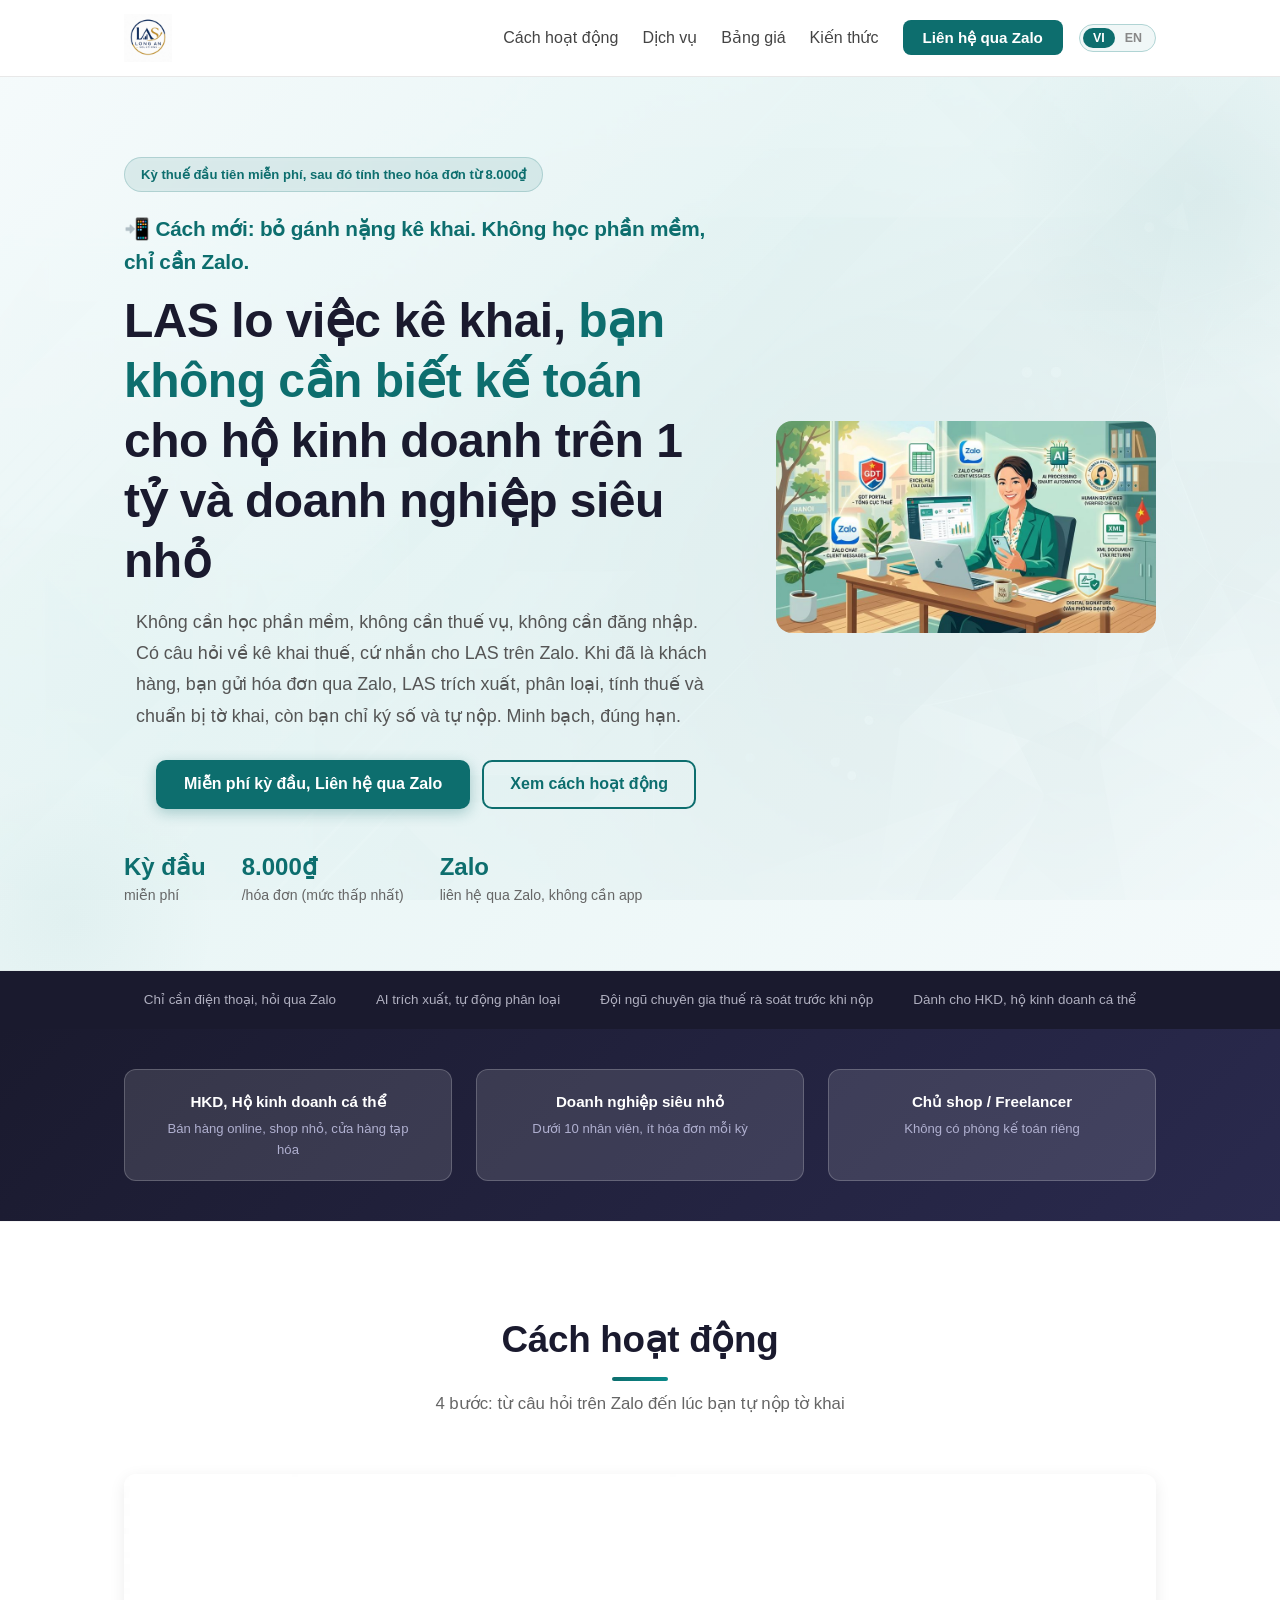
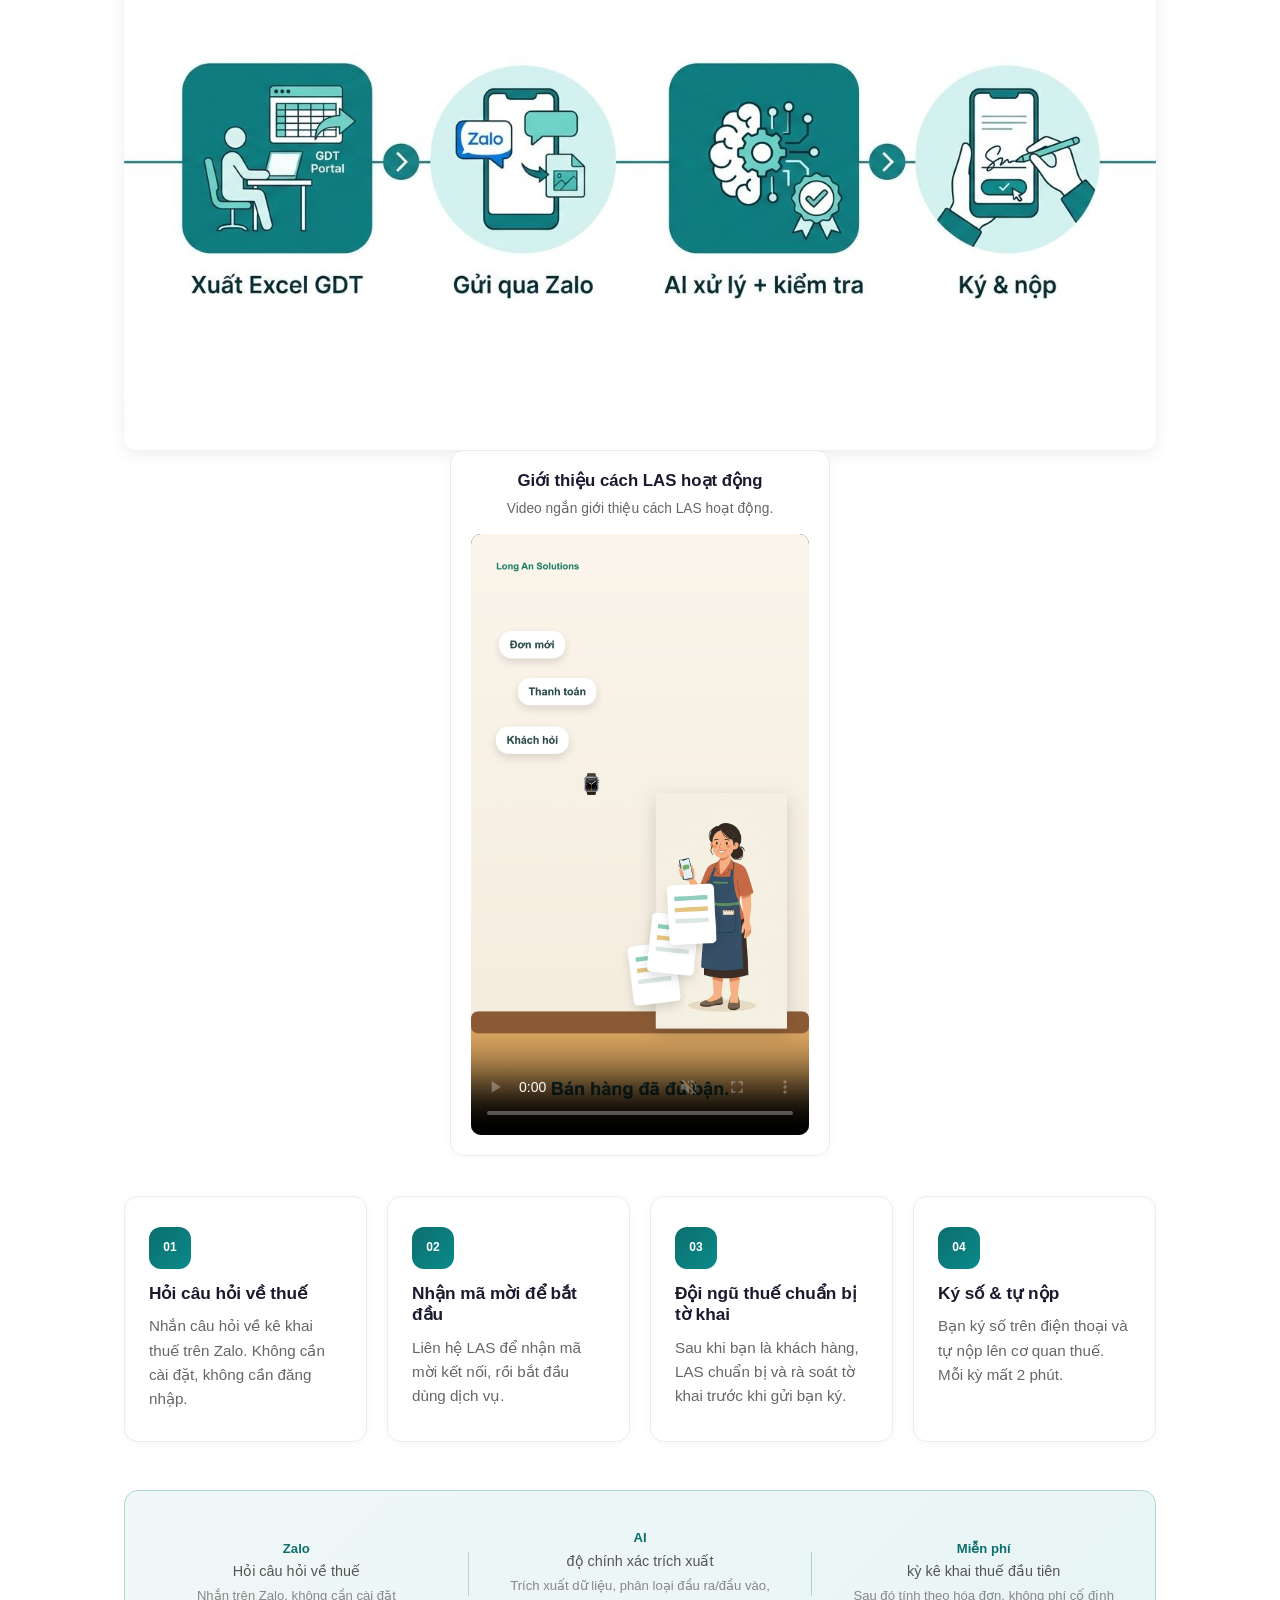
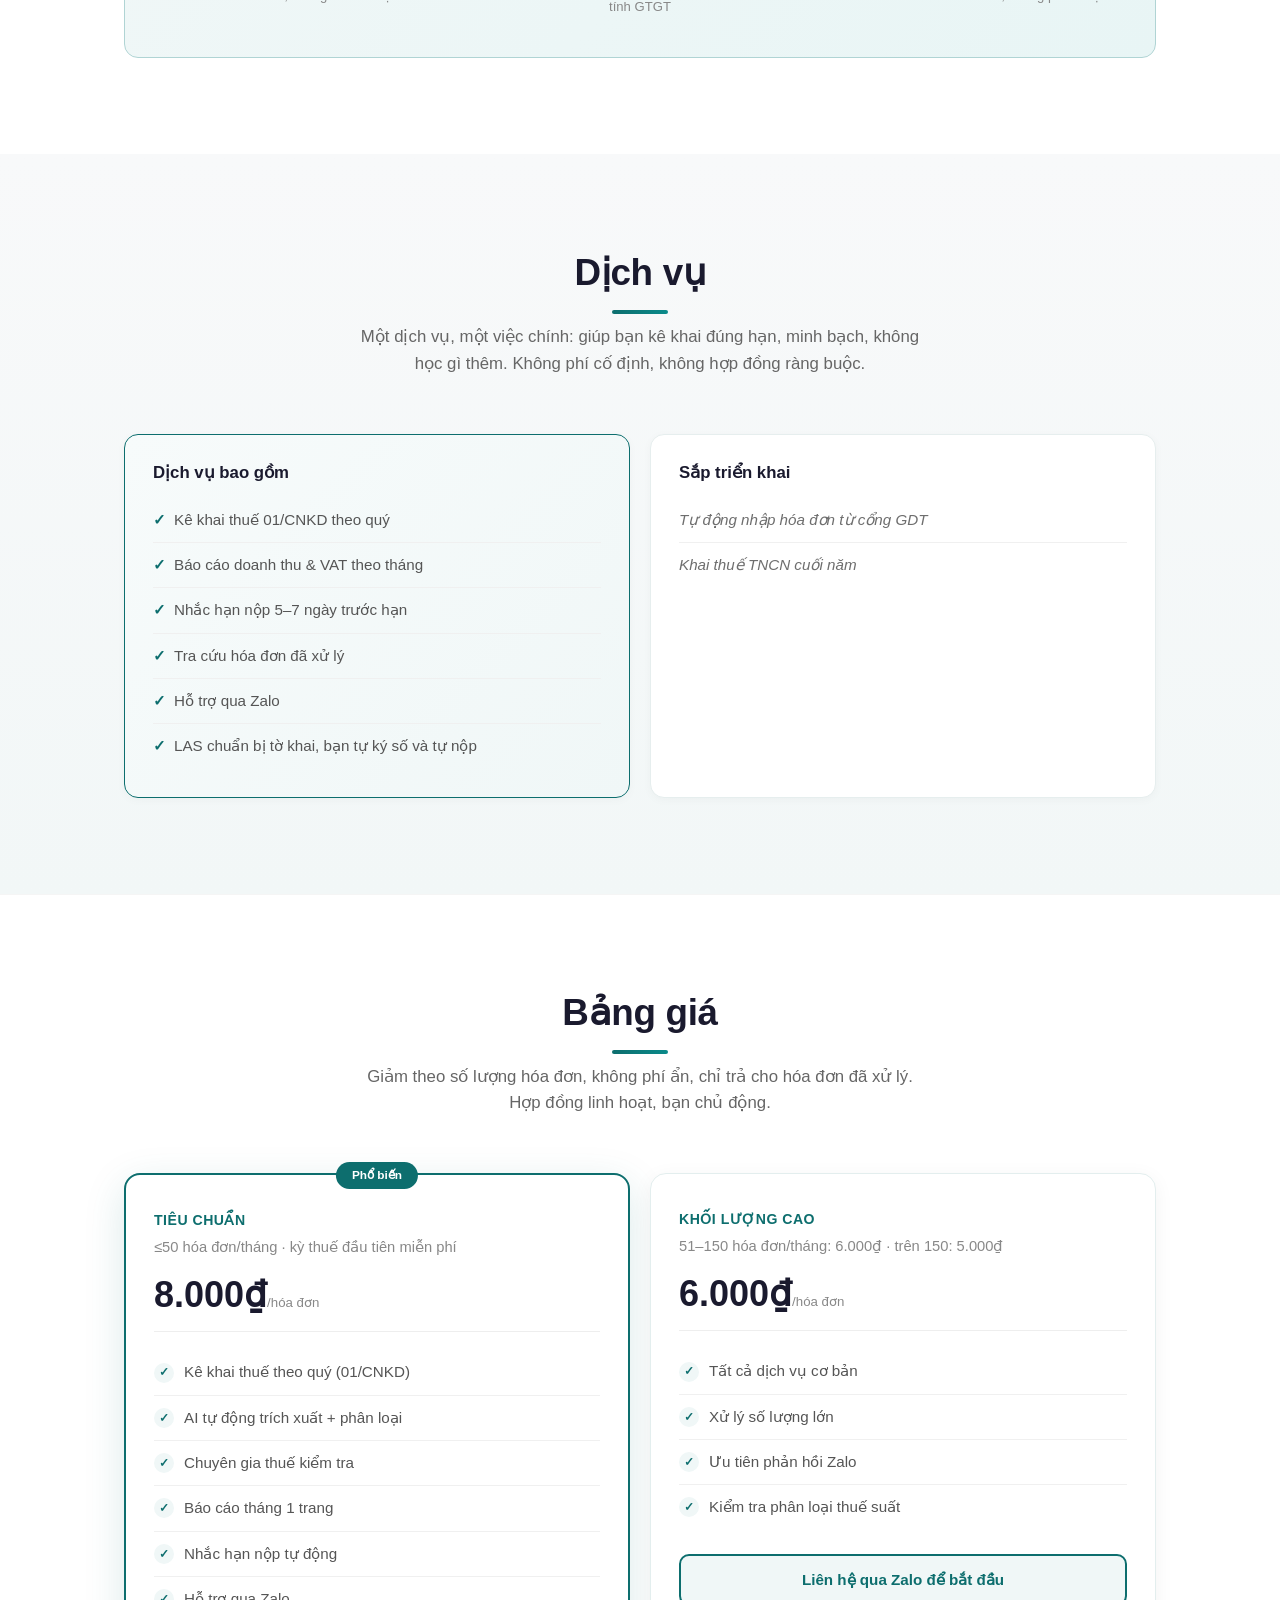
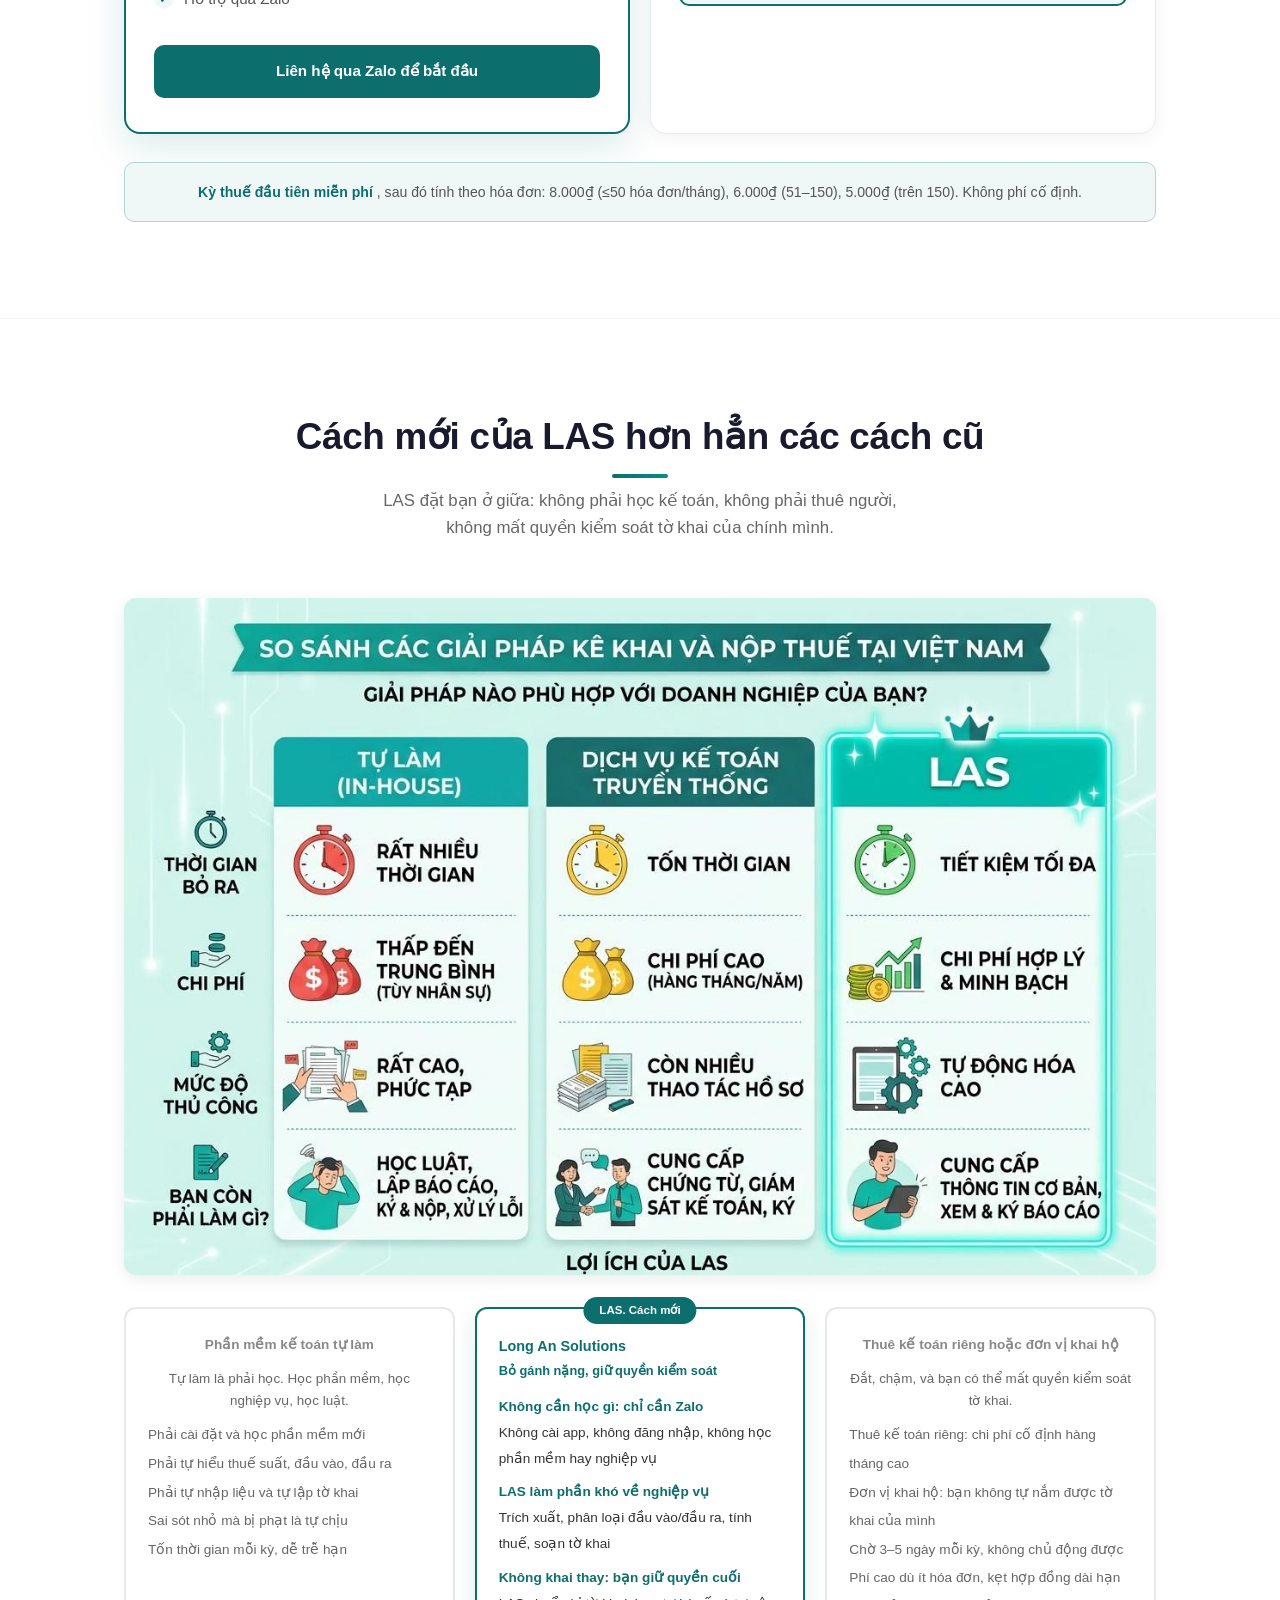
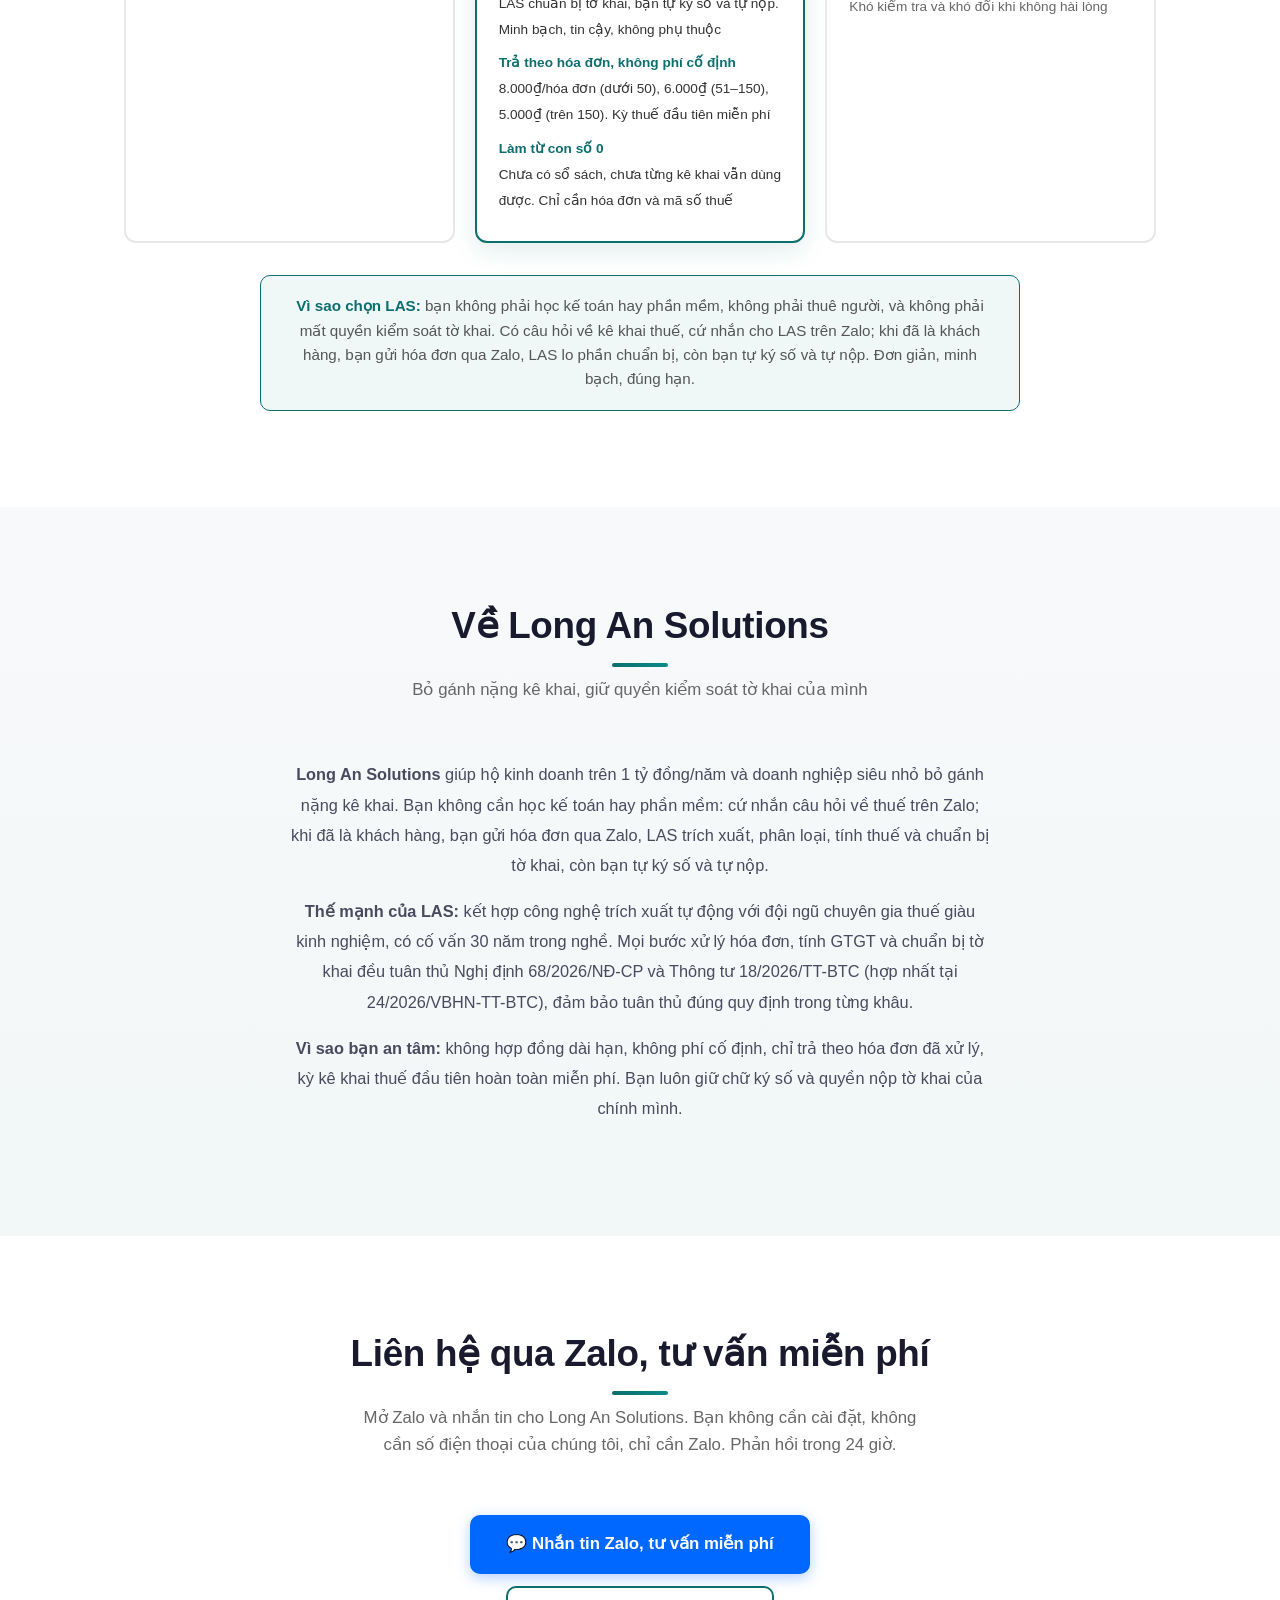
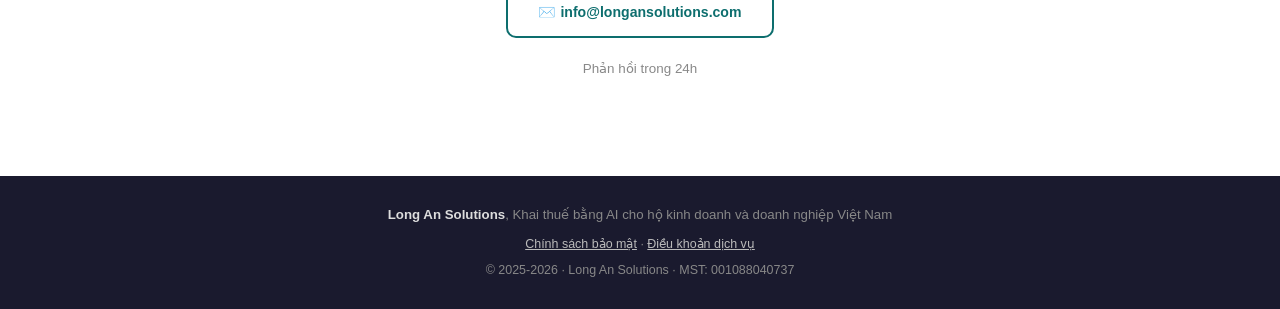
==== index.html @ e0d5f717 "index: add poster and aria-describedby to intro video Poster is the approved v10 first frame (busy s" ====
<!DOCTYPE html>
<html lang="vi">
<head>
  <meta charset="UTF-8">
  <meta name="viewport" content="width=device-width, initial-scale=1.0">
  <title>Long An Solutions, khai thuế bằng AI cho hộ kinh doanh</title>
  <meta name="description" content="Dịch vụ khai thuế cho hộ kinh doanh trên 1 tỷ và doanh nghiệp siêu nhỏ. Chỉ cần Zalo, không cần học phần mềm. Có câu hỏi về kê khai thuế, cứ nhắn cho LAS trên Zalo. LAS chuẩn bị tờ khai, bạn tự ký số và tự nộp. Kỳ kê khai thuế đầu tiên miễn phí, sau đó tính theo hóa đơn.">
  <link rel="canonical" href="https://longansolutions.com/">
  <link rel="icon" href="favicon.ico" sizes="any">
  <link rel="icon" type="image/png" href="apple-touch-icon.png" sizes="180x180">
  <link rel="apple-touch-icon" href="apple-touch-icon.png">
  <style>
    *,*::before,*::after{box-sizing:border-box;margin:0;padding:0}
    html{scroll-behavior:smooth}
    body{font-family:-apple-system,BlinkMacSystemFont,'Segoe UI',Roboto,'Noto Sans',sans-serif;color:#1a1a2e;background:#f8f9fa;line-height:1.6;-webkit-font-smoothing:antialiased}
    .container{max-width:1080px;margin:0 auto;padding:0 24px}
    h1,h2,h3{line-height:1.25}
    a{color:#0d6e6e;text-decoration:none}
    a:hover{text-decoration:underline}
    .skip-link{position:absolute;top:-120%;left:16px;background:#0d6e6e;color:#fff;padding:10px 20px;border-radius:0 0 8px 8px;font-weight:600;z-index:9999;transition:top .15s}
    .skip-link:focus{top:0}
    :focus-visible{outline:3px solid #0d6e6e;outline-offset:3px;border-radius:4px}
    [id]{scroll-margin-top:76px}

    /* ── Scroll-triggered fade-in ── */
    .fade-in{opacity:0;transform:translateY(24px);transition:opacity .6s ease-out,transform .6s ease-out}
    .fade-in.visible{opacity:1;transform:translateY(0)}

    /* ── Nav ── */
    nav{background:rgba(255,255,255,.96);backdrop-filter:blur(8px);-webkit-backdrop-filter:blur(8px);border-bottom:1px solid #e8e8e8;padding:14px 0;position:sticky;top:0;z-index:100}
    .nav-inner{display:flex;align-items:center}
    .logo{font-size:1.25rem;font-weight:800;color:#1a1a2e;letter-spacing:-.3px;white-space:nowrap}
    .logo span{color:#0d6e6e}
    nav ul{display:flex;gap:24px;list-style:none;margin-left:auto;align-items:center}
    nav ul a{font-size:.9rem;color:#555;font-weight:500;transition:color .2s}
    nav ul a:hover{color:#0d6e6e;text-decoration:none}
    .nav-cta{background:#0d6e6e;color:#fff!important;padding:9px 20px;border-radius:8px;font-weight:600;transition:background .2s}
    .nav-cta:hover{background:#095a5a!important}
    .nav-end{display:flex;align-items:center;gap:10px;margin-left:16px}
    .lang-toggle{display:flex;background:#f0f7f7;border:1.5px solid #b0d4d4;border-radius:20px;padding:3px}
    .lang-btn{background:none;border:none;cursor:pointer;padding:3px 10px;border-radius:16px;color:#888;font-size:.78rem;font-weight:700;font-family:inherit;transition:background .15s,color .15s}
    .lang-btn.active{background:#0d6e6e;color:#fff}
    .nav-toggle{display:none;background:none;border:none;font-size:1.3rem;cursor:pointer;color:#1a1a2e;padding:10px 14px;border-radius:8px;line-height:1;min-height:44px;min-width:44px}
    .nav-toggle:hover{background:#f0f0f0}

    /* ── Hero ── */
    .hero{background:linear-gradient(135deg,rgba(244,250,251,.95) 0,rgba(232,245,245,.95) 40%,rgba(244,250,251,.95) 100%),url('hero-bg.jpg') center/cover fixed;padding:80px 0 64px;border-bottom:1px solid #e0eaea;text-align:center;position:relative;overflow:hidden}
    .hero-inner{display:flex;align-items:center;gap:48px}
    .hero-text{flex:1;text-align:center}
    .hero-visual{display:none}
    @media(min-width:860px){.hero-text{text-align:left}.hero-visual{display:block;flex:0 0 380px}.hero-visual img{width:100%;height:auto;border-radius:16px}}
    .hero::before{content:"";position:absolute;top:-80px;right:-120px;width:400px;height:400px;background:radial-gradient(circle,rgba(13,110,110,.06) 0,transparent 70%);pointer-events:none;border-radius:50%}
    .hero::after{content:"";position:absolute;bottom:-100px;left:-80px;width:300px;height:300px;background:radial-gradient(circle,rgba(13,110,110,.04) 0,transparent 70%);pointer-events:none;border-radius:50%}
    .hero-badge{display:inline-block;background:rgba(13,110,110,.1);color:#0d6e6e;font-size:.82rem;font-weight:700;padding:6px 16px;border-radius:20px;margin-bottom:20px;border:1px solid rgba(13,110,110,.2);backdrop-filter:blur(2px)}
    .hero h1{font-size:clamp(1.9rem,5vw,3rem);font-weight:900;color:#1a1a2e;margin-bottom:16px;letter-spacing:-.5px}
    .hero h1 .accent{color:#0d6e6e}
    .hero-tagline{font-size:clamp(1.05rem,2.5vw,1.3rem);font-weight:700;color:#0d6e6e;margin-bottom:12px;letter-spacing:-.2px}
    .hero-sub{font-size:1.05rem;color:#555;max-width:580px;margin:0 auto 28px;line-height:1.75}
    .hero-ctas{display:flex;gap:12px;justify-content:center;flex-wrap:wrap;margin-bottom:44px}
    .hero-ctas .btn-primary{box-shadow:0 4px 14px rgba(13,110,110,.3)}
    .btn-primary{background:#0d6e6e;color:#fff;padding:14px 28px;border-radius:10px;font-weight:700;font-size:1rem;transition:background .2s,transform .15s,box-shadow .2s;display:inline-flex;align-items:center;text-align:center;line-height:1.3}
    .btn-primary:hover{background:#095a5a;transform:translateY(-1px);box-shadow:0 6px 20px rgba(13,110,110,.35);text-decoration:none;color:#fff}
    .btn-ghost{border:2px solid #0d6e6e;color:#0d6e6e;padding:12px 26px;border-radius:10px;font-weight:600;font-size:1rem;transition:background .2s;display:inline-flex;align-items:center;text-align:center;line-height:1.3}
    .btn-ghost:hover{background:rgba(13,110,110,.08);text-decoration:none}
    .hero-stats{display:flex;justify-content:center;gap:36px;flex-wrap:wrap;margin-top:4px}
    .stat{font-size:.88rem;color:#666}
    .stat strong{display:block;font-size:1.5rem;font-weight:900;color:#0d6e6e;line-height:1.2;margin-bottom:2px}
    @media(max-width:540px){
      .btn-primary,.btn-ghost{width:100%;justify-content:center;padding:16px 20px}
      .hero-ctas{flex-direction:column;gap:10px}
      .hero-stats{display:flex;justify-content:center;gap:40px;flex-wrap:wrap}
      .stat strong{display:block;font-size:1.65rem;font-weight:900;color:#0d6e6e}
    }

    /* ── Social proof bar ── */
    .proof-bar{background:#1a1a2e;padding:18px 0;text-align:center}
    .proof-bar-inner{display:flex;justify-content:center;gap:40px;flex-wrap:wrap;align-items:center}
    .proof-item{color:#b0b0c0;font-size:.84rem;font-weight:500}
    .proof-item strong{color:#fff;font-weight:700}

    /* ── Sections ── */
    .section{padding:72px 0}
    .section.bg-white{background:#fff;box-shadow:inset 0 1px 0 rgba(0,0,0,.04)}
    .section:not(.bg-white){background:linear-gradient(180deg,#f8f9fa 0%,#f2f7f7 100%)}
    .section-header{text-align:center;margin-bottom:48px}
    .section-header h2{font-size:clamp(1.6rem,3.2vw,2.1rem);font-weight:800;margin-bottom:10px;letter-spacing:-.3px}
    .section-header h2::after{content:"";display:block;width:56px;height:4px;background:linear-gradient(90deg,#0d6e6e,#0a8a8a);border-radius:2px;margin:14px auto 0}
    .section-header p{color:#666;font-size:.97rem;max-width:480px;margin:0 auto}

    /* ── Intro video ── */
    .intro-video{max-width:380px;margin:0 auto 40px;background:#fff;border:1px solid #e6eeee;border-radius:14px;padding:20px;box-shadow:0 2px 10px rgba(0,0,0,.03);text-align:center}
    .intro-video h3{font-size:1.05rem;font-weight:700;color:#1a1a2e;margin-bottom:6px}
    .intro-video p{font-size:.86rem;color:#666;line-height:1.6;margin-bottom:14px}
    .intro-video video{display:block;width:100%;height:auto;aspect-ratio:9/16;border-radius:10px;background:#1a1a2e}

    /* ── Steps ── */
    .steps{display:grid;grid-template-columns:repeat(4,1fr);gap:20px}
    .step{background:#fff;border:1px solid #e6eeee;border-radius:14px;padding:30px 24px;box-shadow:0 2px 10px rgba(0,0,0,.03);transition:box-shadow .25s,transform .2s}
    .step:hover{box-shadow:0 10px 30px rgba(0,0,0,.08);transform:translateY(-3px)}
    .step-icon{width:42px;height:42px;background:linear-gradient(135deg,#0d6e6e,#0a8a8a);color:#fff;border-radius:12px;display:flex;align-items:center;justify-content:center;font-size:1.2rem;margin-bottom:14px}
    .step h3{font-size:.97rem;font-weight:700;margin-bottom:8px;color:#1a1a2e}
    .step p{font-size:.86rem;color:#666;line-height:1.6}

    /* ── Tech callout ── */
    .tech-callout{background:linear-gradient(135deg,#f0f7f7,#e8f5f5);border:1px solid #b0d4d4;border-radius:14px;padding:36px 32px;margin-top:48px;display:flex;align-items:center;justify-content:center;gap:36px;flex-wrap:wrap;text-align:center}
    .tech-stat{flex:1;min-width:130px}
    .tech-stat .num{font-size:2rem;font-weight:900;color:#0d6e6e;line-height:1.1}
    .tech-stat .label{font-size:.82rem;color:#555;margin-top:4px}
    .tech-stat .sub{font-size:.75rem;color:#888;margin-top:2px}
    .tech-divider{width:1px;height:44px;background:#b0d4d4;flex-shrink:0}

    /* ── Services ── */
    .services-grid{display:grid;grid-template-columns:repeat(2,1fr);gap:20px}
    .svc-card{background:#fff;border:1px solid #e6eeee;border-radius:14px;padding:28px;box-shadow:0 2px 10px rgba(0,0,0,.03);transition:box-shadow .25s,transform .2s}
    .svc-card:hover{box-shadow:0 10px 28px rgba(0,0,0,.08);transform:translateY(-2px)}
    .svc-card.highlight{border-color:#0d6e6e;background:linear-gradient(135deg,#f7fbfb,#f0f7f7)}
    .svc-card h3{font-size:.95rem;font-weight:700;margin-bottom:14px;color:#1a1a2e}
    .svc-card ul{list-style:none}
    .svc-card ul li{font-size:.88rem;color:#555;padding:8px 0;border-bottom:1px solid #f0f0f0}
    .svc-card ul li:last-child{border-bottom:none}
    .svc-card.highlight ul li{display:flex;align-items:flex-start;gap:8px}
    .svc-card.highlight ul li::before{content:"✓";color:#0d6e6e;font-weight:700;flex-shrink:0}
    .svc-card ul li.soon{color:#6e6e6e;font-style:italic}
    .svc-card ul li.out{color:#6e6e6e;text-decoration:line-through}

    /* ── Pricing ── */
    .pricing-grid{display:grid;grid-template-columns:repeat(2,1fr);gap:20px}
    .price-card{background:#fff;border:1px solid #e3eeee;border-radius:16px;padding:34px 28px;position:relative;box-shadow:0 4px 20px rgba(0,0,0,.05);transition:box-shadow .25s,transform .2s}
    .price-card:hover{box-shadow:0 14px 36px rgba(0,0,0,.1);transform:translateY(-4px)}
    .price-card.popular{border:2px solid #0d6e6e;box-shadow:0 12px 40px rgba(13,110,110,.15)}
    .popular-badge{position:absolute;top:-13px;left:50%;transform:translateX(-50%);background:#0d6e6e;color:#fff;font-size:.74rem;font-weight:700;padding:4px 16px;border-radius:20px;white-space:nowrap}
    .price-name{font-size:.82rem;font-weight:700;color:#0d6e6e;text-transform:uppercase;letter-spacing:.5px;margin-bottom:4px}
    .price-sub{font-size:.82rem;color:#888;margin-bottom:18px}
    .price-amount{font-size:1.75rem;font-weight:900;color:#1a1a2e;line-height:1}
    .price-amount em{font-size:.83rem;font-weight:500;color:#888;font-style:normal}
    .price-divider{border:none;border-top:1px solid #eee;margin:18px 0}
    .price-features{list-style:none;font-size:.86rem;color:#555}
    .price-features li{padding:8px 0;display:flex;gap:10px;align-items:center;border-bottom:1px solid #f0f0f0}
    .price-features li:last-child{border-bottom:none}
    .price-features li::before{content:"✓";color:#0d6e6e;font-weight:700;flex-shrink:0;width:20px;height:20px;background:#f0f7f7;border-radius:50%;display:flex;align-items:center;justify-content:center;font-size:.72rem}
    .price-cta{display:block;width:100%;margin-top:24px;padding:12px;background:#f0f7f7;color:#0d6e6e;border:2px solid #0d6e6e;border-radius:10px;text-align:center;font-weight:600;font-size:.9rem;transition:background .2s}
    .price-cta:hover{background:#e0f0f0;text-decoration:none}
    .price-card.popular .price-cta{background:#0d6e6e;color:#fff}
    .price-card.popular .price-cta:hover{background:#095a5a;text-decoration:none}
    .price-offer{text-align:center;margin-top:28px;padding:18px 24px;background:#f0f7f7;border-radius:10px;font-size:.88rem;color:#555;border:1px solid #b0d4d4}
    .price-offer strong{color:#0d6e6e}

    /* ── About ── */
    .about-wrap{max-width:700px;margin:0 auto;text-align:center}
    .about-wrap p{color:#4a4a5e;font-size:.96rem;line-height:1.85;margin-bottom:16px}

    /* ── Contact ── */
    .contact-info{text-align:center;max-width:480px;margin:0 auto}
    .contact-info h3{font-size:1.05rem;font-weight:700;margin-bottom:10px}
    .contact-info p{color:#666;font-size:.9rem;margin-bottom:22px;line-height:1.7}
    .contact-btn{display:inline-flex;align-items:center;justify-content:center;gap:8px;padding:14px 32px;border-radius:10px;font-weight:700;font-size:.92rem;transition:background .2s,transform .15s}
    .btn-zalo{background:#0068FF;color:#fff;font-size:1.05rem;padding:16px 36px;box-shadow:0 4px 14px rgba(0,104,255,.3)}
    .btn-zalo:hover{background:#0055d4;transform:translateY(-1px);text-decoration:none;color:#fff}
    .contact-btn-secondary{display:inline-flex;align-items:center;justify-content:center;gap:8px;padding:13px 30px;border-radius:10px;font-weight:700;font-size:.88rem;margin-top:12px;border:2px solid #0d6e6e;color:#0d6e6e;background:#fff;transition:background .2s,transform .15s}
    .contact-btn-secondary:hover{background:rgba(13,110,110,.08);transform:translateY(-1px);text-decoration:none;color:#0d6e6e}
    .contact-meta{margin-top:20px;display:flex;justify-content:center;gap:24px;flex-wrap:wrap;font-size:.84rem;color:#888}
    .contact-meta a{color:#0d6e6e;font-weight:600}

    /* ── Footer ── */
    footer{background:#1a1a2e;color:#888;padding:28px 0;text-align:center;font-size:.83rem}
    footer strong{color:#ddd}

    /* ── Desktop polish ── */
    @media(min-width:901px){
      body{font-size:17px}
      nav ul a{font-size:1rem;color:#444}
      .nav-cta{font-size:.95rem}
      .hero-stats{justify-content:flex-start}
      .hero-sub{font-size:1.12rem}
      .section{padding:96px 0}
      .section-header{margin-bottom:56px}
      .section-header h2{font-size:2.3rem}
      .section-header p{font-size:1.05rem;max-width:560px}
      .step h3{font-size:1.08rem;margin-bottom:10px}
      .step p{font-size:.95rem}
      .svc-card h3{font-size:1.05rem}
      .svc-card ul li{font-size:.95rem;padding:10px 0}
      .price-name{font-size:.88rem}
      .price-sub{font-size:.92rem}
      .price-amount{font-size:2.25rem}
      .price-features{font-size:.95rem}
      .price-features li{padding:10px 0}
      .price-cta{font-size:.95rem}
      .about-wrap p{font-size:1.02rem}
      .contact-info p{font-size:.95rem}
      .tech-stat .label{font-size:.9rem}
      .tech-stat .sub{font-size:.82rem}
      .tech-callout{padding:40px 36px}
    }

    /* ── Responsive ── */
    @media(max-width:900px){
      .steps{grid-template-columns:1fr 1fr}
      .services-grid,.pricing-grid{grid-template-columns:1fr 1fr}
      .tech-callout{gap:18px;padding:28px 20px}
      .proof-bar-inner{gap:20px}
    }
    @media(max-width:700px){
      .tech-divider{width:60%;height:1px}
    }
    @media(max-width:640px){
      .steps,.services-grid,.pricing-grid{grid-template-columns:1fr}
      #why-us [style*="grid-template-columns:repeat(3,1fr)"]{grid-template-columns:1fr!important}
      nav ul{display:none;flex-direction:column;position:absolute;top:100%;left:0;right:0;background:rgba(255,255,255,.98);border-bottom:1px solid #e8e8e8;padding:16px 24px;gap:14px;z-index:99;box-shadow:0 4px 12px rgba(0,0,0,.08)}
      nav ul.open{display:flex}
      .nav-toggle{display:block}
      .logo img{height:40px!important}
      .hero{padding:52px 0 44px}
      .hero-stats{gap:20px}
      .section{padding:52px 0}
      .hero-tagline{font-size:1rem}
      .tech-callout{flex-direction:column;gap:12px}
    }
  </style>
  <!-- Google Analytics -->
  <script async src="https://www.googletagmanager.com/gtag/js?id=G-XXEYJRVGB8"></script>
  <script>
    window.dataLayer = window.dataLayer || [];
    function gtag(){dataLayer.push(arguments);}
    gtag('js', new Date());
    gtag('config', 'G-XXEYJRVGB8');
  </script>
</head>
<body>
<a href="#main" class="skip-link" data-key="skip">Bỏ qua điều hướng</a>
<nav>
  <div class="container nav-inner">
    <a href="#" class="logo"><img src="logo-nav.png" alt="Long An Solutions" style="height:48px;width:auto;max-width:220px;vertical-align:middle"></a>
    <ul id="nav-links">
      <li><a href="#how-it-works" data-key="nav_how">Cách hoạt động</a></li>
      <li><a href="#services" data-key="nav_svc">Dịch vụ</a></li>
      <li><a href="#pricing" data-key="nav_price">Bảng giá</a></li>
      <li><a href="knowledge.html" data-key="nav_kb">Kiến thức</a></li>
      <li><a href="https://zalo.me/3707648784961165171" target="_blank" rel="noopener" class="nav-cta" data-key="nav_contact">Liên hệ qua Zalo</a></li>
    </ul>
    <div class="nav-end">
      <div class="lang-toggle" role="group" aria-label="Language / Ngôn ngữ">
        <button class="lang-btn active" id="btn-vi" onclick="setLang('vi')">VI</button>
        <button class="lang-btn" id="btn-en" onclick="setLang('en')">EN</button>
      </div>
      <button class="nav-toggle" id="nav-toggle" aria-label="Mở menu" aria-expanded="false" onclick="toggleNav()">☰</button>
    </div>
  </div>
</nav>
<main id="main">
  <!-- ─── HERO ─── -->
  <section class="hero">
    <div class="container hero-inner">
      <div class="hero-text">
        <div class="hero-badge" data-key="badge">Kỳ thuế đầu tiên miễn phí, sau đó tính theo hóa đơn từ 8.000₫</div>
        <p class="hero-tagline" data-key="tagline">📲 Cách mới: bỏ gánh nặng kê khai. Không học phần mềm, chỉ cần Zalo.</p>
        <h1 data-key="h1">LAS lo việc kê khai, <span class="accent">bạn không cần biết kế toán</span><br>cho hộ kinh doanh trên 1 tỷ và doanh nghiệp siêu nhỏ</h1>
        <p class="hero-sub" data-key="sub">Không cần học phần mềm, không cần thuế vụ, không cần đăng nhập. Có câu hỏi về kê khai thuế, cứ nhắn cho LAS trên Zalo. Khi đã là khách hàng, bạn gửi hóa đơn qua Zalo, LAS trích xuất, phân loại, tính thuế và chuẩn bị tờ khai, còn bạn chỉ ký số và tự nộp. Minh bạch, đúng hạn.</p>
        <div class="hero-ctas">
          <a href="https://zalo.me/3707648784961165171" target="_blank" rel="noopener" class="btn-primary" data-key="cta1">Miễn phí kỳ đầu, Liên hệ qua Zalo</a>
          <a href="#how-it-works" class="btn-ghost" data-key="cta2">Xem cách hoạt động</a>
        </div>
        <div class="hero-stats">
          <div class="stat"><strong data-key="s1l_strong">Kỳ đầu</strong><span data-key="s1l_span"> miễn phí</span></div>
          <div class="stat"><strong>8.000₫</strong><span data-key="s3l">/hóa đơn (mức thấp nhất)</span></div>
          <div class="stat"><strong>Zalo</strong> <span data-key="s4l">liên hệ qua Zalo, không cần app</span></div>
        </div>
      </div>
      <div class="hero-visual">
        <img src="hero-illustration.jpg" alt="Long An Solutions" loading="lazy">
      </div>
    </div>
  </section>

  <!-- ─── SOCIAL PROOF ─── -->
  <div class="proof-bar">
    <div class="container proof-bar-inner">
      <span class="proof-item"><span data-key="pf1l">Chỉ cần điện thoại, hỏi qua Zalo</span></span>
      <span class="proof-item"><span data-key="pf2l">AI trích xuất, tự động phân loại</span></span>
      <span class="proof-item"><span data-key="pf3l">Đội ngũ chuyên gia thuế rà soát trước khi nộp</span></span>
      <span class="proof-item"><span data-key="pf4l">Dành cho HKD, hộ kinh doanh cá thể</span></span>
    </div>
  </div>

  <!-- ─── AUDIENCE SECTION ─── -->
  <section id="audience" class="section" style="padding:40px 0;background:linear-gradient(135deg,#1a1a2e,#2a2a4e)">
    <div class="container">
      <div style="display:flex;justify-content:center;gap:24px;flex-wrap:wrap;text-align:center">
        <div style="background:rgba(255,255,255,.12);border:1px solid rgba(255,255,255,.2);border-radius:12px;padding:20px 30px;flex:1;min-width:200px" class="fade-in">
          
          <div style="font-weight:700;color:#fff;font-size:.95rem" data-key="aud1">HKD, Hộ kinh doanh cá thể</div>
          <div style="color:#b0b0d0;font-size:.82rem;margin-top:4px" data-key="aud1_sub">Bán hàng online, shop nhỏ, cửa hàng tạp hóa</div>
        </div>
        <div style="background:rgba(255,255,255,.12);border:1px solid rgba(255,255,255,.2);border-radius:12px;padding:20px 30px;flex:1;min-width:200px" class="fade-in">
          
          <div style="font-weight:700;color:#fff;font-size:.95rem" data-key="aud2">Doanh nghiệp siêu nhỏ</div>
          <div style="color:#b0b0d0;font-size:.82rem;margin-top:4px" data-key="aud2_sub">Dưới 10 nhân viên, ít hóa đơn mỗi kỳ</div>
        </div>
        <div style="background:rgba(255,255,255,.12);border:1px solid rgba(255,255,255,.2);border-radius:12px;padding:20px 30px;flex:1;min-width:200px" class="fade-in">
          
          <div style="font-weight:700;color:#fff;font-size:.95rem" data-key="aud3">Chủ shop / Freelancer</div>
          <div style="color:#b0b0d0;font-size:.82rem;margin-top:4px" data-key="aud3_sub">Không có phòng kế toán riêng</div>
        </div>
      </div>
    </div>
  </section>

  <!-- ─── HOW IT WORKS ─── -->
  <section id="how-it-works" class="section bg-white">
    <div class="container">
      <div class="section-header fade-in">
        <h2 data-key="hw_h">Cách hoạt động</h2>
        <p data-key="hw_sub">4 bước: từ câu hỏi trên Zalo đến lúc bạn tự nộp tờ khai</p>
      </div>
      <div class="text-center mb-8 fade-in">
        <img src="process-flow-illustration.jpg" alt="Quy trình từ xuất Excel GDT đến ký nộp tờ khai" loading="lazy" style="max-width:100%;height:auto;border-radius:12px;box-shadow:0 4px 16px rgba(0,0,0,.08);display:block;margin:0 auto">
      </div>
      <div class="intro-video fade-in">
        <h3 id="hw_video_h" data-key="hw_video_h">Giới thiệu cách LAS hoạt động</h3>
        <p id="hw_video_p" data-key="hw_video_p">Video ngắn giới thiệu cách LAS hoạt động.</p>
        <video controls muted playsinline preload="metadata" poster="assets/video/las-core-persona-v10-poster.png" aria-labelledby="hw_video_h" aria-describedby="hw_video_p">
          <source src="assets/video/las-core-persona-narrative-v10.mp4" type="video/mp4">
          <span data-key="hw_video_fb">Trình duyệt của bạn không hỗ trợ video.</span>
        </video>
      </div>
      <div class="steps">
        <div class="step fade-in">
          <div class="step-icon" style="font-weight:700;font-size:.75rem">01</div>
          <h3 data-key="s1_h">Hỏi câu hỏi về thuế</h3>
          <p data-key="s1_p">Nhắn câu hỏi về kê khai thuế trên Zalo. Không cần cài đặt, không cần đăng nhập.</p>
        </div>
        <div class="step fade-in">
          <div class="step-icon" style="font-weight:700;font-size:.75rem">02</div>
          <h3 data-key="s2_h">Nhận mã mời để bắt đầu</h3>
          <p data-key="s2_p">Liên hệ LAS để nhận mã mời kết nối, rồi bắt đầu dùng dịch vụ.</p>
        </div>
        <div class="step fade-in">
          <div class="step-icon" style="font-weight:700;font-size:.75rem">03</div>
          <h3 data-key="s3_h">Đội ngũ thuế chuẩn bị tờ khai</h3>
          <p data-key="s3_p">Sau khi bạn là khách hàng, LAS chuẩn bị và rà soát tờ khai trước khi gửi bạn ký.</p>
        </div>
        <div class="step fade-in">
          <div class="step-icon" style="font-weight:700;font-size:.75rem">04</div>
          <h3 data-key="s4_h">Ký số &amp; tự nộp</h3>
          <p data-key="s4_p">Bạn ký số trên điện thoại và tự nộp lên cơ quan thuế. Mỗi kỳ mất 2 phút.</p>
        </div>
      </div>

      <!-- ─── TECH CALLOUT ─── -->
      <div class="tech-callout fade-in">
        <div class="tech-stat">
          <div class="num" style="font-size:.82rem;font-weight:600;color:#0d6e6e">Zalo</div>
          <div class="label" data-key="tc1l">Hỏi câu hỏi về thuế</div>
          <div class="sub" data-key="tc1s">Nhắn trên Zalo, không cần cài đặt</div>
        </div>
        <div class="tech-divider"></div>
        <div class="tech-stat">
          <div class="num" style="font-size:.82rem;font-weight:600;color:#0d6e6e">AI</div>
          <div class="label" data-key="tc2l">độ chính xác trích xuất</div>
          <div class="sub" data-key="tc2s">Trích xuất dữ liệu, phân loại đầu ra/đầu vào, tính GTGT</div>
        </div>
        <div class="tech-divider"></div>
        <div class="tech-stat">
          <div class="num" style="font-size:.82rem;font-weight:600;color:#0d6e6e">Miễn phí</div>
          <div class="label" data-key="tc3l">kỳ kê khai thuế đầu tiên</div>
          <div class="sub" data-key="tc3s">Sau đó tính theo hóa đơn, không phí cố định</div>
        </div>
      </div>

    </div>
  </section>

  <!-- ─── SERVICES ─── -->
  <section id="services" class="section">
    <div class="container">
      <div class="section-header fade-in">
        <h2 data-key="sv_h">Dịch vụ</h2>
        <p data-key="sv_sub">Một dịch vụ, một việc chính: giúp bạn kê khai đúng hạn, minh bạch, không học gì thêm. Không phí cố định, không hợp đồng ràng buộc.</p>
      </div>
      <div class="services-grid">
        <div class="svc-card highlight fade-in">
          <h3 data-key="sv1_h">Dịch vụ bao gồm</h3>
          <ul>
            <li data-key="sv1_1">Kê khai thuế 01/CNKD theo quý</li>
            <li data-key="sv1_2">Báo cáo doanh thu &amp; VAT theo tháng</li>
            <li data-key="sv1_3">Nhắc hạn nộp 5–7 ngày trước hạn</li>
            <li data-key="sv1_4">Tra cứu hóa đơn đã xử lý</li>
            <li data-key="sv1_5">Hỗ trợ qua Zalo</li>
            <li data-key="sv1_6">LAS chuẩn bị tờ khai, bạn tự ký số và tự nộp</li>
          </ul>
        </div>
        <div class="svc-card fade-in">
          <h3 data-key="sv2_h">Sắp triển khai</h3>
          <ul>
            <li class="soon" data-key="sv2_4">Tự động nhập hóa đơn từ cổng GDT</li>
            <li class="soon" data-key="sv2_8">Khai thuế TNCN cuối năm</li>
          </ul>
        </div>
      </div>
    </div>
  </section>

  <!-- ─── PRICING ─── -->
  <section id="pricing" class="section bg-white">
    <div class="container">
      <div class="section-header fade-in">
        <h2 data-key="pr_h">Bảng giá</h2>
        <p data-key="pr_sub">Giảm theo số lượng hóa đơn, không phí ẩn, chỉ trả cho hóa đơn đã xử lý. Hợp đồng linh hoạt, bạn chủ động.</p>
      </div>
      <div class="pricing-grid">
        <div class="price-card popular fade-in">
          <div class="popular-badge" data-key="pop_badge">Phổ biến</div>
          <div class="price-name" data-key="pr1_name">Tiêu chuẩn</div>
          <div class="price-sub" data-key="pr1_sub">≤50 hóa đơn/tháng · kỳ thuế đầu tiên miễn phí</div>
          <div class="price-amount">8.000₫<em data-key="pr_per">/hóa đơn</em></div>
          <hr class="price-divider">
          <ul class="price-features">
            <li data-key="pr1_f1">Kê khai thuế theo quý (01/CNKD)</li>
            <li data-key="pr1_f3">AI tự động trích xuất + phân loại</li>
            <li data-key="pr1_f4">Chuyên gia thuế kiểm tra</li>
            <li data-key="pr1_f5">Báo cáo tháng 1 trang</li>
            <li data-key="pr1_f6">Nhắc hạn nộp tự động</li>
            <li data-key="pr1_f7">Hỗ trợ qua Zalo</li>
          </ul>
          <a href="https://zalo.me/3707648784961165171" target="_blank" rel="noopener" class="price-cta" data-key="pr_cta" onclick="gtag('event', 'click_pricing_cta', {'label': this.closest('.price-card').querySelector('.price-name').textContent.trim()})">Liên hệ qua Zalo để bắt đầu</a>
        </div>
        <div class="price-card fade-in">
          <div class="price-name" data-key="pr2_name">Khối lượng cao</div>
          <div class="price-sub" data-key="pr_sub_bulk">51–150 hóa đơn/tháng: 6.000₫ · trên 150: 5.000₫</div>
          <div class="price-amount">6.000₫<em data-key="pr_per">/hóa đơn</em></div>
          <hr class="price-divider">
          <ul class="price-features">
            <li data-key="pr2_f1">Tất cả dịch vụ cơ bản</li>
            <li data-key="pr2_f2">Xử lý số lượng lớn</li>
            <li data-key="pr2_f3">Ưu tiên phản hồi Zalo</li>
            <li data-key="pr2_f4">Kiểm tra phân loại thuế suất</li>
          </ul>
          <a href="https://zalo.me/3707648784961165171" target="_blank" rel="noopener" class="price-cta" data-key="pr_cta" onclick="gtag('event', 'click_pricing_cta', {'label': this.closest('.price-card').querySelector('.price-name').textContent.trim()})">Liên hệ qua Zalo để bắt đầu</a>
        </div>
      </div>
      <div class="price-offer fade-in">
        <strong data-key="offer_s">Kỳ thuế đầu tiên miễn phí</strong>
        <span data-key="offer_t">, sau đó tính theo hóa đơn: 8.000₫ (≤50 hóa đơn/tháng), 6.000₫ (51–150), 5.000₫ (trên 150). Không phí cố định.</span>
      </div>
    </div>
  </section>

  <!-- ─── WHY US (CONTRAST SECTION, ADVANTAGE-LED) ─── -->
  <section id="why-us" class="section bg-white">
    <div class="container">
      <div class="section-header fade-in">
        <h2 data-key="wu_h">Cách mới của LAS hơn hẳn các cách cũ</h2>
        <p data-key="wu_sub">LAS đặt bạn ở giữa: không phải học kế toán, không phải thuê người, không mất quyền kiểm soát tờ khai của chính mình.</p>
      </div>
      <div style="max-width:100%;margin:0 auto 32px;text-align:center;overflow:hidden;border-radius:12px;box-shadow:0 4px 16px rgba(0,0,0,.08)">
        <img src="comparison-infographic.jpg" alt="So sánh LAS với tự làm và dịch vụ truyền thống" loading="lazy" style="width:100%;height:auto;display:block">
      </div>
      <div style="display:grid;grid-template-columns:repeat(3,1fr);gap:20px">
        <div class="fade-in" style="background:#fff;border:2px solid #e8e8e8;border-radius:12px;padding:28px 22px;text-align:center">
          <h3 style="font-size:.85rem;font-weight:700;color:#888;margin-bottom:14px" data-key="wu_soft_h">Phần mềm kế toán tự làm</h3>
          <p style="font-size:.84rem;color:#666;margin-bottom:10px" data-key="wu_soft_lead">Tự làm là phải học. Học phần mềm, học nghiệp vụ, học luật.</p>
          <ul style="list-style:none;font-size:.85rem;color:#666;line-height:2.1;text-align:left">
            <li data-key="wu_soft_1">Phải cài đặt và học phần mềm mới</li>
            <li data-key="wu_soft_2">Phải tự hiểu thuế suất, đầu vào, đầu ra</li>
            <li data-key="wu_soft_3">Phải tự nhập liệu và tự lập tờ khai</li>
            <li data-key="wu_soft_4">Sai sót nhỏ mà bị phạt là tự chịu</li>
            <li data-key="wu_soft_5">Tốn thời gian mỗi kỳ, dễ trễ hạn</li>
          </ul>
        </div>
        <div class="fade-in" style="background:#fff;border:2px solid #0d6e6e;border-radius:12px;padding:28px 22px;position:relative;box-shadow:0 8px 24px rgba(13,110,110,.12)">
          <div style="position:absolute;top:-12px;left:50%;transform:translateX(-50%);background:#0d6e6e;color:#fff;font-size:.72rem;font-weight:700;padding:4px 16px;border-radius:20px;white-space:nowrap" data-key="wu_vs_badge">LAS. Cách mới</div>
          <h3 style="font-size:.9rem;font-weight:800;color:#0d6e6e;margin-bottom:6px" data-key="wu_las_h">Long An Solutions</h3>
          <p style="font-size:.8rem;color:#0d6e6e;font-weight:600;margin-bottom:12px" data-key="wu_las_lead">Bỏ gánh nặng, giữ quyền kiểm soát</p>
          <ul style="list-style:none;font-size:.85rem;color:#333;line-height:1.9;text-align:left">
            <li style="font-weight:700;color:#0d6e6e" data-key="wu_las_1">Không cần học gì: chỉ cần Zalo</li>
            <li data-key="wu_las_1b">Không cài app, không đăng nhập, không học phần mềm hay nghiệp vụ</li>
            <li style="font-weight:700;color:#0d6e6e;margin-top:8px" data-key="wu_las_2">LAS làm phần khó về nghiệp vụ</li>
            <li data-key="wu_las_2b">Trích xuất, phân loại đầu vào/đầu ra, tính thuế, soạn tờ khai</li>
            <li style="font-weight:700;color:#0d6e6e;margin-top:8px" data-key="wu_las_3">Không khai thay: bạn giữ quyền cuối</li>
            <li data-key="wu_las_3b">LAS chuẩn bị tờ khai, bạn tự ký số và tự nộp. Minh bạch, tin cậy, không phụ thuộc</li>
            <li style="font-weight:700;color:#0d6e6e;margin-top:8px" data-key="wu_las_4">Trả theo hóa đơn, không phí cố định</li>
            <li data-key="wu_las_4b">8.000₫/hóa đơn (dưới 50), 6.000₫ (51–150), 5.000₫ (trên 150). Kỳ thuế đầu tiên miễn phí</li>
            <li style="font-weight:700;color:#0d6e6e;margin-top:8px" data-key="wu_las_5">Làm từ con số 0</li>
            <li data-key="wu_las_5b">Chưa có sổ sách, chưa từng kê khai vẫn dùng được. Chỉ cần hóa đơn và mã số thuế</li>
          </ul>
        </div>
        <div class="fade-in" style="background:#fff;border:2px solid #e8e8e8;border-radius:12px;padding:28px 22px;text-align:center">
          <h3 style="font-size:.85rem;font-weight:700;color:#888;margin-bottom:14px" data-key="wu_trad_h">Thuê kế toán riêng hoặc đơn vị khai hộ</h3>
          <p style="font-size:.84rem;color:#666;margin-bottom:10px" data-key="wu_trad_lead">Đắt, chậm, và bạn có thể mất quyền kiểm soát tờ khai.</p>
          <ul style="list-style:none;font-size:.85rem;color:#666;line-height:2.1;text-align:left">
            <li data-key="wu_trad_1">Thuê kế toán riêng: chi phí cố định hàng tháng cao</li>
            <li data-key="wu_trad_2">Đơn vị khai hộ: bạn không tự nắm được tờ khai của mình</li>
            <li data-key="wu_trad_3">Chờ 3–5 ngày mỗi kỳ, không chủ động được</li>
            <li data-key="wu_trad_4">Phí cao dù ít hóa đơn, kẹt hợp đồng dài hạn</li>
            <li data-key="wu_trad_5">Khó kiểm tra và khó đổi khi không hài lòng</li>
          </ul>
        </div>
      </div>
      <div style="margin-top:32px;text-align:center" class="fade-in">
        <p style="font-size:.95rem;color:#555;background:#f0f7f7;border:1px solid #0d6e6e;border-radius:10px;padding:18px 24px;display:inline-block;max-width:760px">
          <span data-key="wu_cta_t"><strong style="color:#0d6e6e">Vì sao chọn LAS:</strong> bạn không phải học kế toán hay phần mềm, không phải thuê người, và không phải mất quyền kiểm soát tờ khai. Có câu hỏi về kê khai thuế, cứ nhắn cho LAS trên Zalo; khi đã là khách hàng, bạn gửi hóa đơn qua Zalo, LAS lo phần chuẩn bị, còn bạn tự ký số và tự nộp. Đơn giản, minh bạch, đúng hạn.</span>
        </p>
      </div>
    </div>
  </section>

  <!-- ─── ABOUT ─── -->
  <section id="about" class="section">
    <div class="container">
      <div class="section-header fade-in">
        <h2 data-key="ab_h">Về Long An Solutions</h2>
        <p data-key="ab_sub">Bỏ gánh nặng kê khai, giữ quyền kiểm soát tờ khai của mình</p>
      </div>
      <div class="about-wrap fade-in">
        <p data-key="ab_p1"><strong>Long An Solutions</strong> giúp hộ kinh doanh trên 1 tỷ đồng/năm và doanh nghiệp siêu nhỏ bỏ gánh nặng kê khai. Bạn không cần học kế toán hay phần mềm: cứ nhắn câu hỏi về thuế trên Zalo; khi đã là khách hàng, bạn gửi hóa đơn qua Zalo, LAS trích xuất, phân loại, tính thuế và chuẩn bị tờ khai, còn bạn tự ký số và tự nộp.</p>
        <p data-key="ab_p2"><strong>Thế mạnh của LAS:</strong> kết hợp công nghệ trích xuất tự động với đội ngũ chuyên gia thuế giàu kinh nghiệm, có cố vấn 30 năm trong nghề. Mọi bước xử lý hóa đơn, tính GTGT và chuẩn bị tờ khai đều tuân thủ Nghị định 68/2026/NĐ-CP và Thông tư 18/2026/TT-BTC (hợp nhất tại 24/2026/VBHN-TT-BTC), đảm bảo tuân thủ đúng quy định trong từng khâu.</p>
        <p data-key="ab_p3"><strong>Vì sao bạn an tâm:</strong> không hợp đồng dài hạn, không phí cố định, chỉ trả theo hóa đơn đã xử lý, kỳ kê khai thuế đầu tiên hoàn toàn miễn phí. Bạn luôn giữ chữ ký số và quyền nộp tờ khai của chính mình.</p>
      </div>
    </div>
  </section>

  <!-- ─── CONTACT ─── -->
  <section id="contact" class="section bg-white">
    <div class="container">
      <div class="section-header fade-in">
        <h2 data-key="ct_h">Liên hệ qua Zalo, tư vấn miễn phí</h2>
        <p data-key="ct_sub">Mở Zalo và nhắn tin cho Long An Solutions. Bạn không cần cài đặt, không cần số điện thoại của chúng tôi, chỉ cần Zalo. Phản hồi trong 24 giờ.</p>
      </div>
      <div class="contact-info fade-in">
        <a href="https://zalo.me/3707648784961165171" target="_blank" rel="noopener" class="contact-btn btn-zalo" onclick="gtag('event', 'click_zalo', {'method': 'button', 'label': 'Contact Zalo'})">💬 Nhắn tin Zalo, tư vấn miễn phí</a>
        <a href="mailto:info@longansolutions.com" class="contact-btn-secondary" onclick="gtag('event', 'click_email', {'method': 'button', 'label': 'Contact Email'})">✉️ info@longansolutions.com</a>
        <div class="contact-meta">
          <span data-key="ct_meta2">Phản hồi trong 24h</span>
        </div>
      </div>
    </div>
  </section>
</main>
<footer>
  <div class="container">
    <p><strong>Long An Solutions</strong>, <span data-key="ft">Khai thuế bằng AI cho hộ kinh doanh và doanh nghiệp Việt Nam</span></p>
    <p style="margin-top:10px;font-size:.78rem"><a href="privacy.html" style="color:#bbb;text-decoration:underline">Chính sách bảo mật</a> · <a href="terms.html" style="color:#bbb;text-decoration:underline">Điều khoản dịch vụ</a></p>
    <p style="margin-top:6px;font-size:.78rem" data-key="ft2">© 2025-2026 · Long An Solutions · MST: 001088040737</p>
  </div>
</footer>
<script>
const EN = {
  skip:"Skip to content",
  nav_how:"How it works", nav_svc:"Services", nav_price:"Pricing", nav_kb:"Knowledge", nav_contact:"Contact on Zalo",
  badge:"First period free, then per-invoice from 8,000₫",
  tagline:"📲 The new way: the filing burden is gone. No software to learn, just Zalo.",
  h1:"<span class=\"accent\">We handle the filing.</span><br>You never need to know accounting",
  sub:"No software to learn, no tax procedure, no login to remember. You just send invoices via Zalo. We extract, classify, calculate and prepare the return, so you only sign and file yourself. Transparent, on time.",
  cta1:"Free first period, Contact on Zalo", cta2:"See how it works",
  s1l_strong:"First period", s1l_span:" free",
  s3l:"/invoice (lowest tier)", s4l:"Send via Zalo, no app needed",
  pf1l:"Just a phone, send via Zalo", pf2l:"AI extracts &amp; auto-classifies", pf3l:"Tax team reviews before filing", pf4l:"Built for HKD, household businesses",
  aud1:"HKD, Household Businesses", aud1_sub:"Online sellers, small shops, grocery stores",
  aud2:"Micro-enterprises", aud2_sub:"Under 10 employees, few invoices per period",
  aud3:"Shop owners / Freelancers", aud3_sub:"No dedicated accounting department",
  hw_h:"How it works", hw_sub:"4 simple steps, you just send invoices",
  hw_video_h:"An introduction to how LAS works", hw_video_p:"A short video introducing how LAS works.", hw_video_fb:"Your browser does not support video.",
  s1_h:"Send invoices via Zalo", s1_p:"No software to install, no email or website login. Open Zalo, snap a photo or forward an e-invoice, send to the Long An Solutions OA. Do it on your phone, anytime.",
  s2_h:"AI processes automatically", s2_p:"Extracts data, auto-detects input/output from MST, classifies tax rates, calculates VAT in seconds.",
  s3_h:"Tax team review", s3_p:"A specialist reviews each invoice and confirms the filing approach. Our tax team checks it before sending it to you.",
  s4_h:"Sign &amp; submit", s4_p:"LAS sends the XML return file, you sign with digital signature (USB token or remote) and submit via the e-tax portal. Takes 2 minutes per period.",
  tc1l:"Send invoices via Zalo", tc1s:"Snap a photo or forward, no app needed",
  tc2l:"extraction accuracy", tc2s:"Extracts data, auto-classifies input/output, calculates VAT",
  tc3l:"first period free", tc3s:"Then per-invoice, no fixed fee",
  wu_h:"LAS's new way beats the old ways", wu_sub:"LAS puts you in control: no accounting to learn, no one to hire, no loss of control over your own return",
  wu_soft_h:"Accounting software, do it yourself",
  wu_soft_lead:"Doing it yourself means learning. Learning software, learning the rules, learning the law.",
  wu_soft_1:"You must install and learn new software",
  wu_soft_2:"You must understand tax rates, input, output",
  wu_soft_3:"You must enter data and prepare returns yourself",
  wu_soft_4:"Small mistakes and fines are on you",
  wu_soft_5:"Takes time each period, easy to miss deadlines",
  wu_vs_badge:"LAS. The new way",
  wu_las_h:"Long An Solutions",
  wu_las_lead:"Remove the burden, keep control",
  wu_las_1:"Nothing to learn: just Zalo",
  wu_las_1b:"No app to install, no login, no software or tax skills to learn",
  wu_las_2:"We do the hard tax work",
  wu_las_2b:"We extract, classify input/output, calculate tax and prepare the return",
  wu_las_3:"No filing on your behalf: you keep the final say",
  wu_las_3b:"We prepare the return, you sign digitally and file yourself. Transparent, trustworthy, no dependency",
  wu_las_4:"Per-invoice pricing, no fixed fee",
  wu_las_4b:"8,000₫/invoice (under 50), 6,000₫ (51–150), 5,000₫ (over 150). First tax period free",
  wu_las_5:"Start from zero",
  wu_las_5b:"No books yet, never filed before, still works. You just need invoices and a tax ID",
  wu_trad_h:"Hire an accountant or a filing agency",
  wu_trad_lead:"Expensive, slow, and you may lose control of your return.",
  wu_trad_1:"Hiring an accountant: high fixed monthly cost",
  wu_trad_2:"Filing agency: you no longer hold your own return",
  wu_trad_3:"Wait 3–5 days each period, not in control",
  wu_trad_4:"High fees even with few invoices, locked in long contract",
  wu_trad_5:"Hard to verify and hard to switch if unhappy",
  wu_cta:"Why choose LAS:", wu_cta_t:"You don't learn accounting or software, you don't hire someone, and you don't lose control of your return. You just send invoices via Zalo; we do the tax work, and you sign and file yourself. Simple, transparent, on time.",

  sv_h:"Services", sv_sub:"One service, one core job: help you file on time, transparently, with nothing new to learn. No fixed fee, no binding contract.",
  sv1_h:"Included",
  sv1_1:"Quarterly tax filing, form 01/CNKD", sv1_2:"Monthly revenue &amp; VAT summary",
  sv1_3:"Deadline reminders 5–7 days out", sv1_4:"Search processed invoices",
  sv1_5:"Zalo support", sv1_6:"LAS prepares the return; you sign digitally and file yourself",
  sv2_h:"Coming soon",
  sv2_4:"Auto-import invoices from GDT portal", sv2_8:"Annual PIT finalization",
  pr_h:"Pricing", pr_sub:"Discounts by invoice volume, no hidden fees, pay only for invoices processed. Flexible contract, you stay in control",
  pr1_name:"Standard", pr1_sub:"≤50 invoices/month · first period free", pr_per:"/invoice",
  pr1_f1:"Quarterly tax filing (form 01/CNKD)",
  pr1_f3:"AI automatic extraction + classification", pr1_f4:"Review by tax experts",
  pr1_f5:"One-page monthly report", pr1_f6:"Automatic filing deadline reminders", pr1_f7:"Zalo support",
  pr2_name:"High volume", pr2_f1:"All core services included", pr2_f2:"High-volume processing",
  pr2_f3:"Priority Zalo response", pr2_f4:"Tax-rate classification review",
  pr_cta:"Contact on Zalo to start",
  pop_badge:"Popular",
  pr_sub_bulk:"51–150 invoices/month: 6,000₫ · over 150: 5,000₫",
  offer_s:"Your first period is free", offer_t:", then per-invoice: 8,000₫ (≤50 invoices/month), 6,000₫ (51–150), 5,000₫ (over 150). No fixed fee.",
  ab_h:"About Long An Solutions", ab_sub:"Remove the filing burden, keep control of your own return",
  ab_p1:"<strong>Long An Solutions</strong> helps household businesses over 1 billion VND/year and micro-enterprises drop the filing burden. You don't learn accounting or software: just send invoices via Zalo, we extract, classify, calculate and prepare the return, and you sign and file yourself.",
  ab_p2:"<strong>Our edge:</strong> automated extraction combined with an experienced tax team, including an advisor with 30 years in the field. Every step of invoice processing, VAT calculation and return preparation complies with Decree 68/2026/NĐ-CP and Circular 18/2026/TT-BTC (consolidated at 24/2026/VBHN-TT-BTC), keeping each step legal.",
  ab_p3:"<strong>Why you can trust us:</strong> no long-term contract, no fixed fee, pay only for invoices processed, first tax period completely free. You always keep your digital signature and the right to file your own return.",
  ct_h:"Contact on Zalo, free consultation", ct_sub:"Open Zalo and message Long An Solutions. No install, no onboarding, no phone number needed, just Zalo. We respond within 24 hours.",
  ct_meta2:"Response within 24h",
  ft:"AI-powered tax filing for Vietnamese household businesses and SMEs",
  ft2:"© 2025-2026 · Long An Solutions · MST: 001088040737"
};
let lang = localStorage.getItem('vkt_lang') || 'vi';
const viCache = {};
function setLang(l) {
  lang = l;
  localStorage.setItem('vkt_lang', l);
  document.documentElement.lang = l;
  document.getElementById('btn-vi').classList.toggle('active', l === 'vi');
  document.getElementById('btn-en').classList.toggle('active', l === 'en');
  document.querySelectorAll('[data-key]').forEach(el => {
    const k = el.dataset.key;
    if (l === 'en') {
      if (!viCache[k]) viCache[k] = el.innerHTML;
      if (EN[k] !== undefined) el.innerHTML = EN[k];
    } else {
      if (viCache[k]) el.innerHTML = viCache[k];
    }
  });
}
function toggleNav() {
  const ul = document.getElementById('nav-links');
  const btn = document.getElementById('nav-toggle');
  const open = ul.classList.toggle('open');
  btn.setAttribute('aria-expanded', open);
  btn.textContent = open ? '✕' : '☰';
}
document.addEventListener('click', e => {
  if (!e.target.closest('nav')) document.getElementById('nav-links').classList.remove('open');
});

/* ── Intersection Observer for fade-in ── */
const observer = new IntersectionObserver((entries) => {
  entries.forEach(entry => {
    if (entry.isIntersecting) entry.target.classList.add('visible');
  });
}, { threshold: 0.1 });
document.querySelectorAll('.fade-in').forEach(el => observer.observe(el));

setLang(lang);
</script>
</body>
</html>
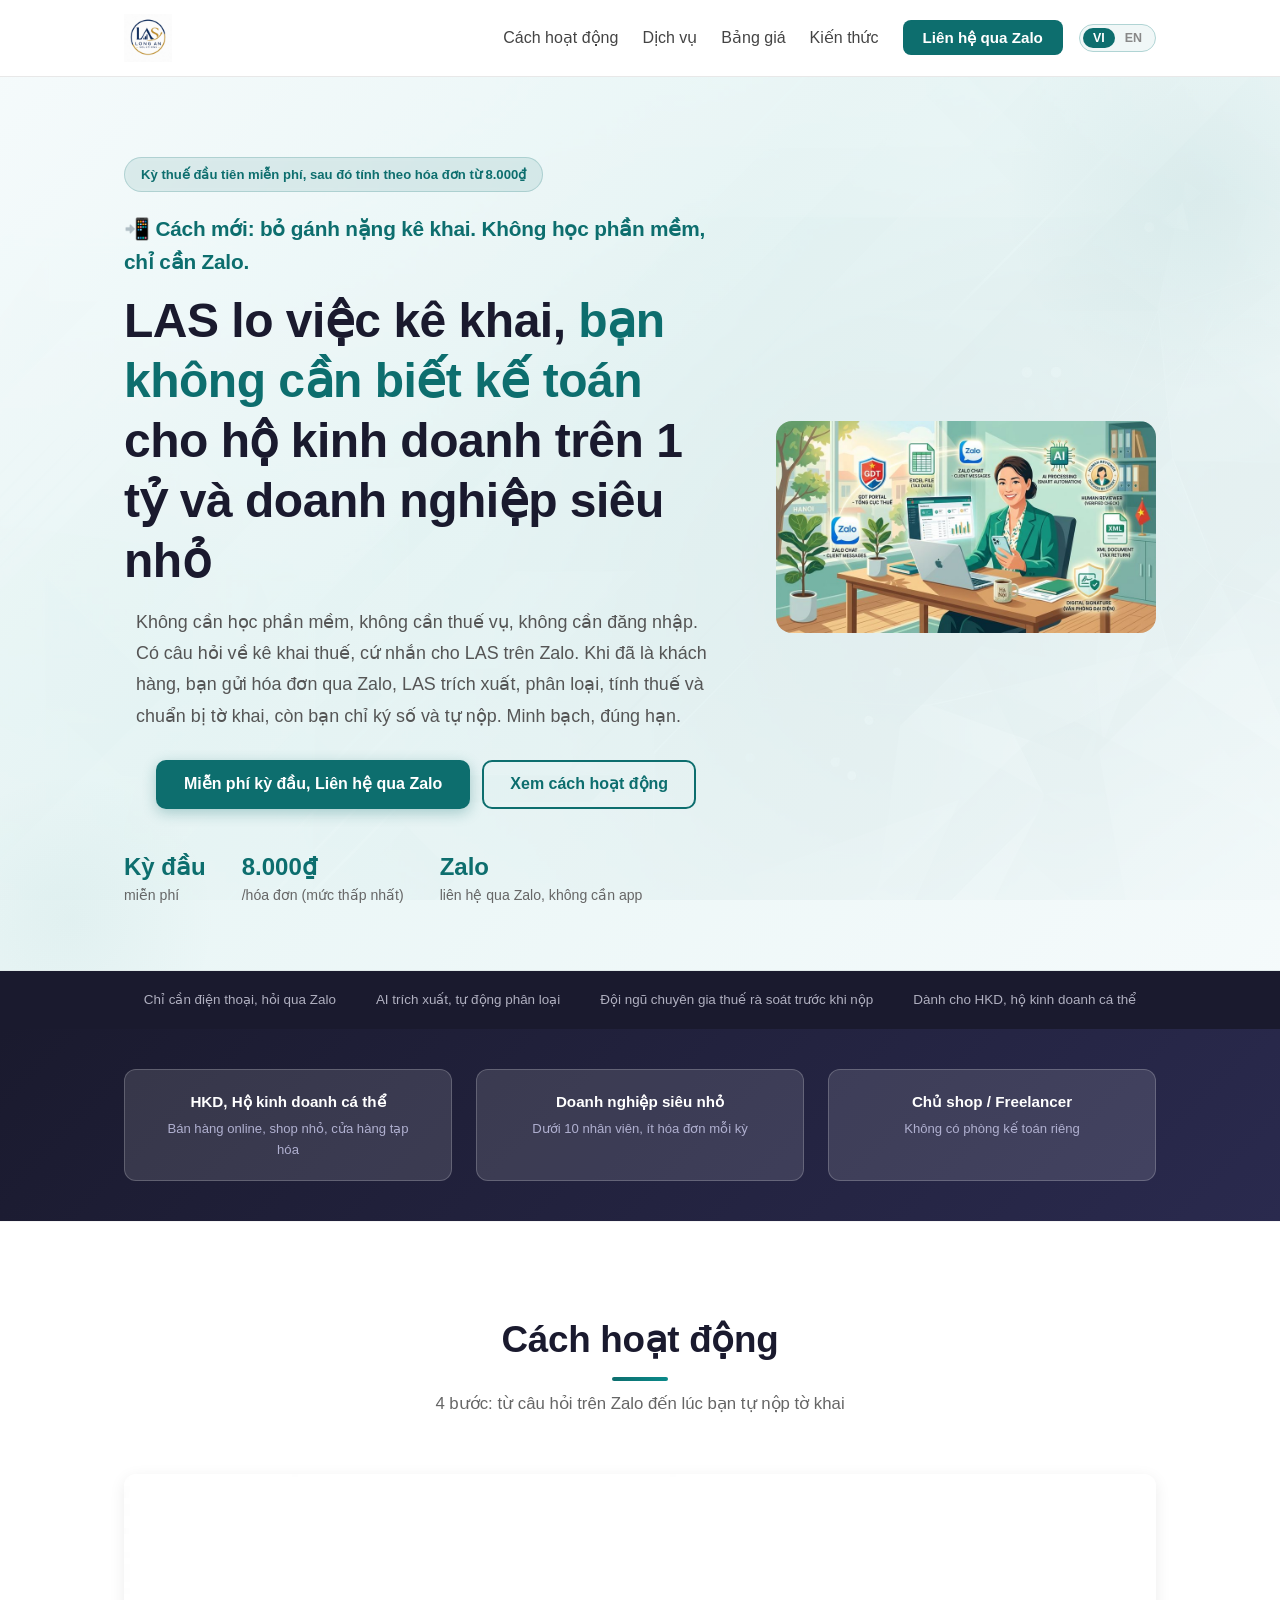
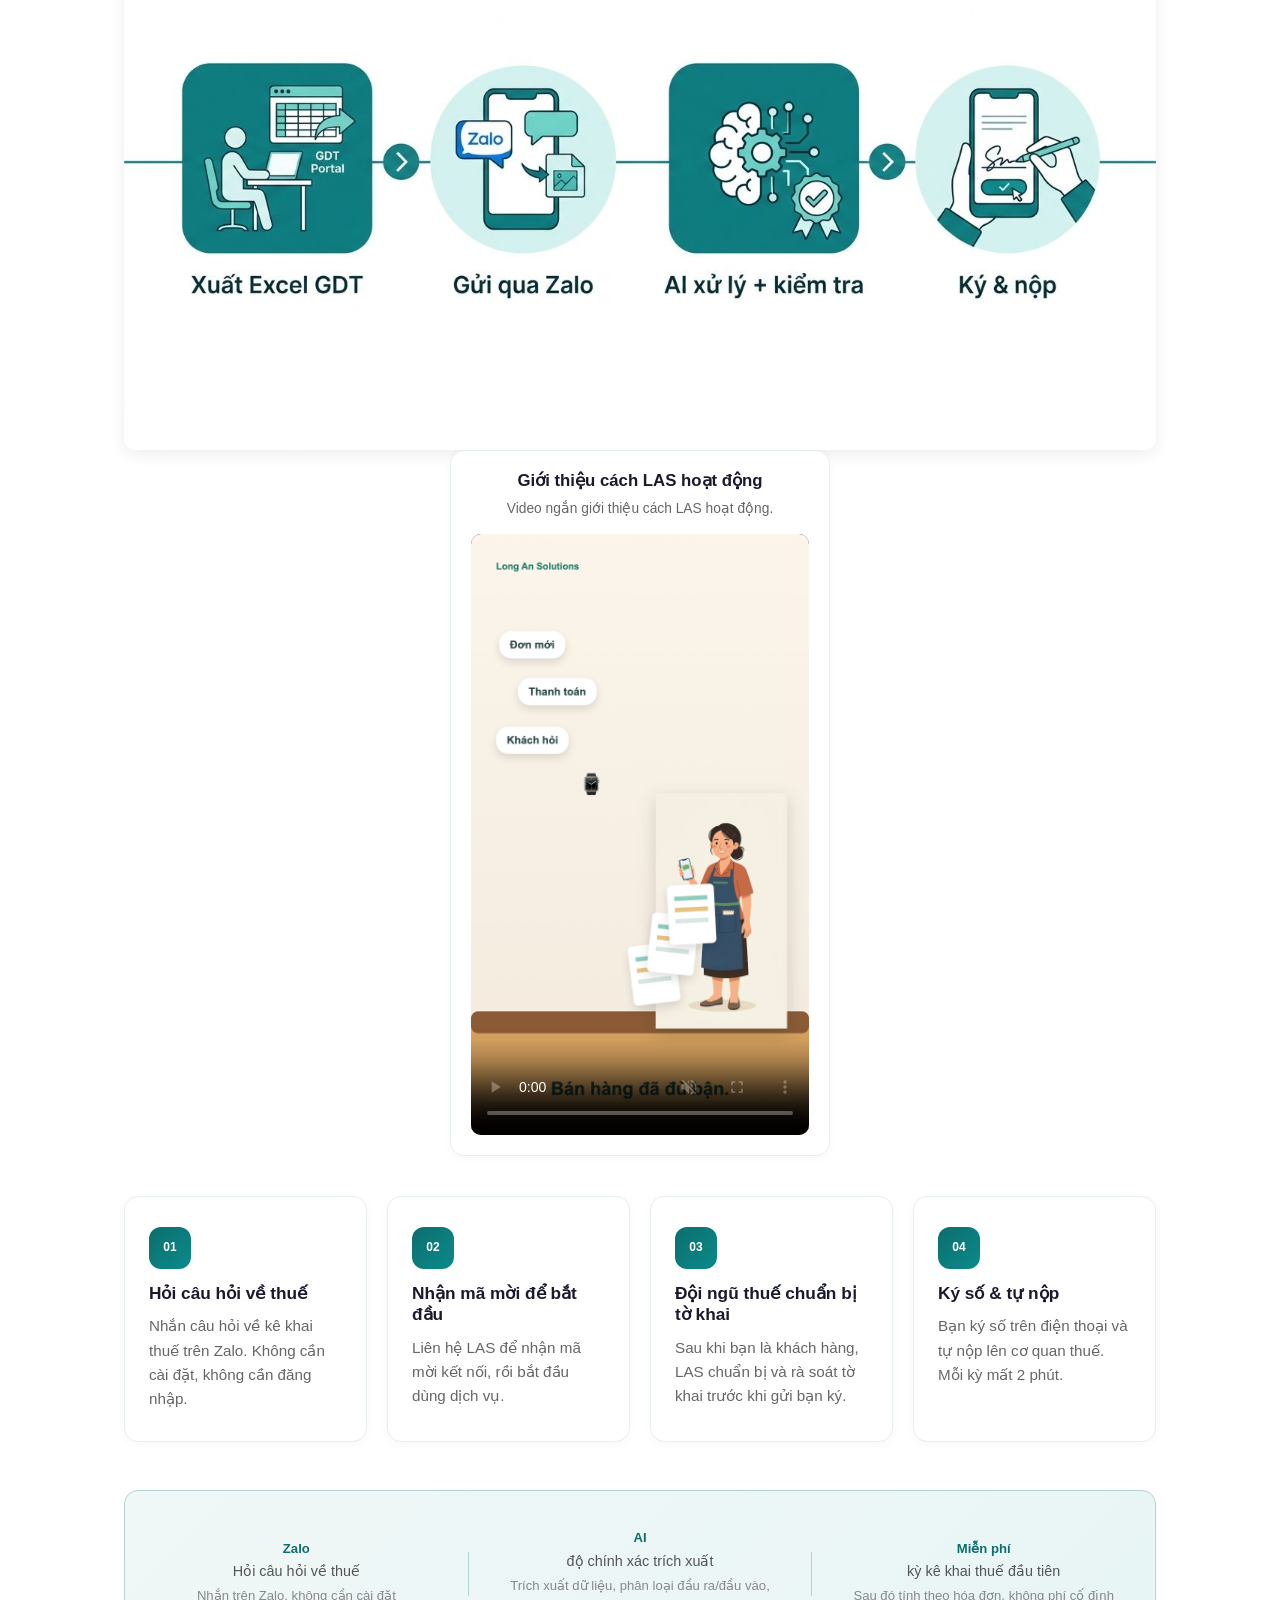
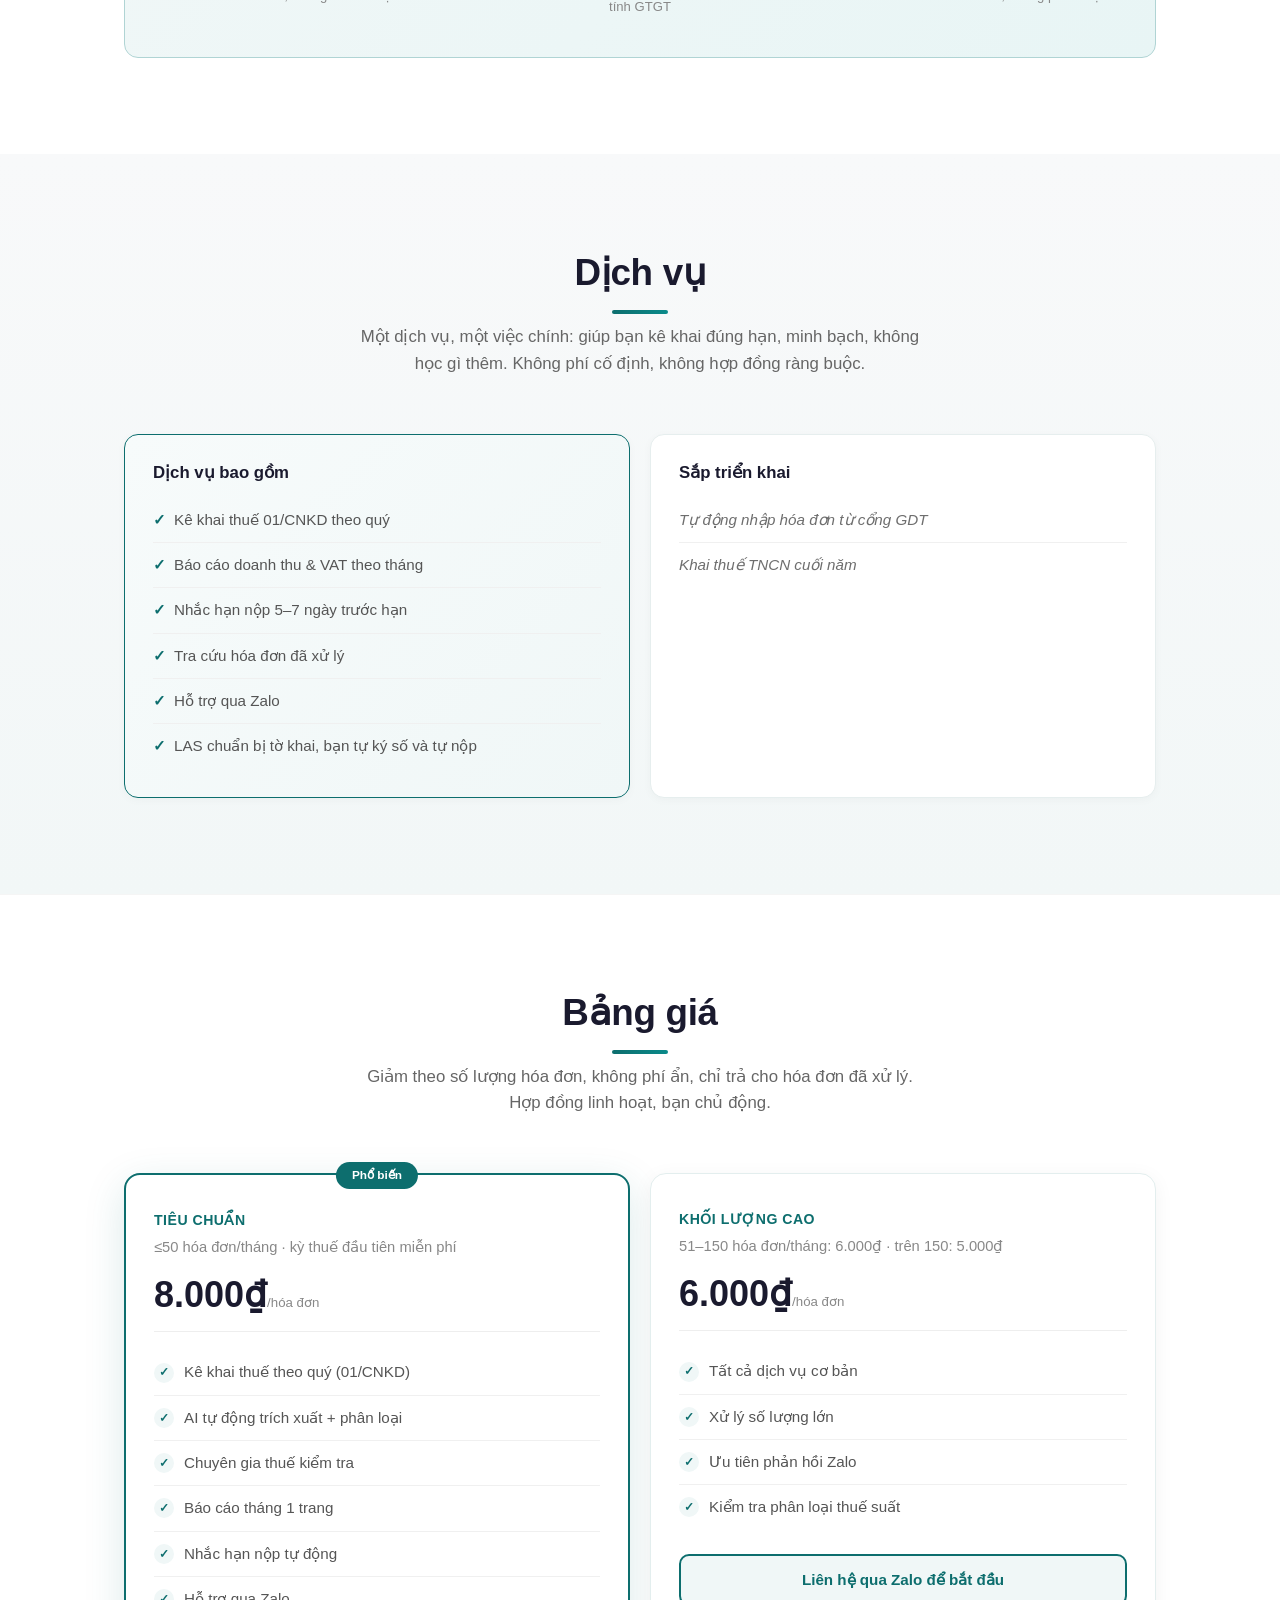
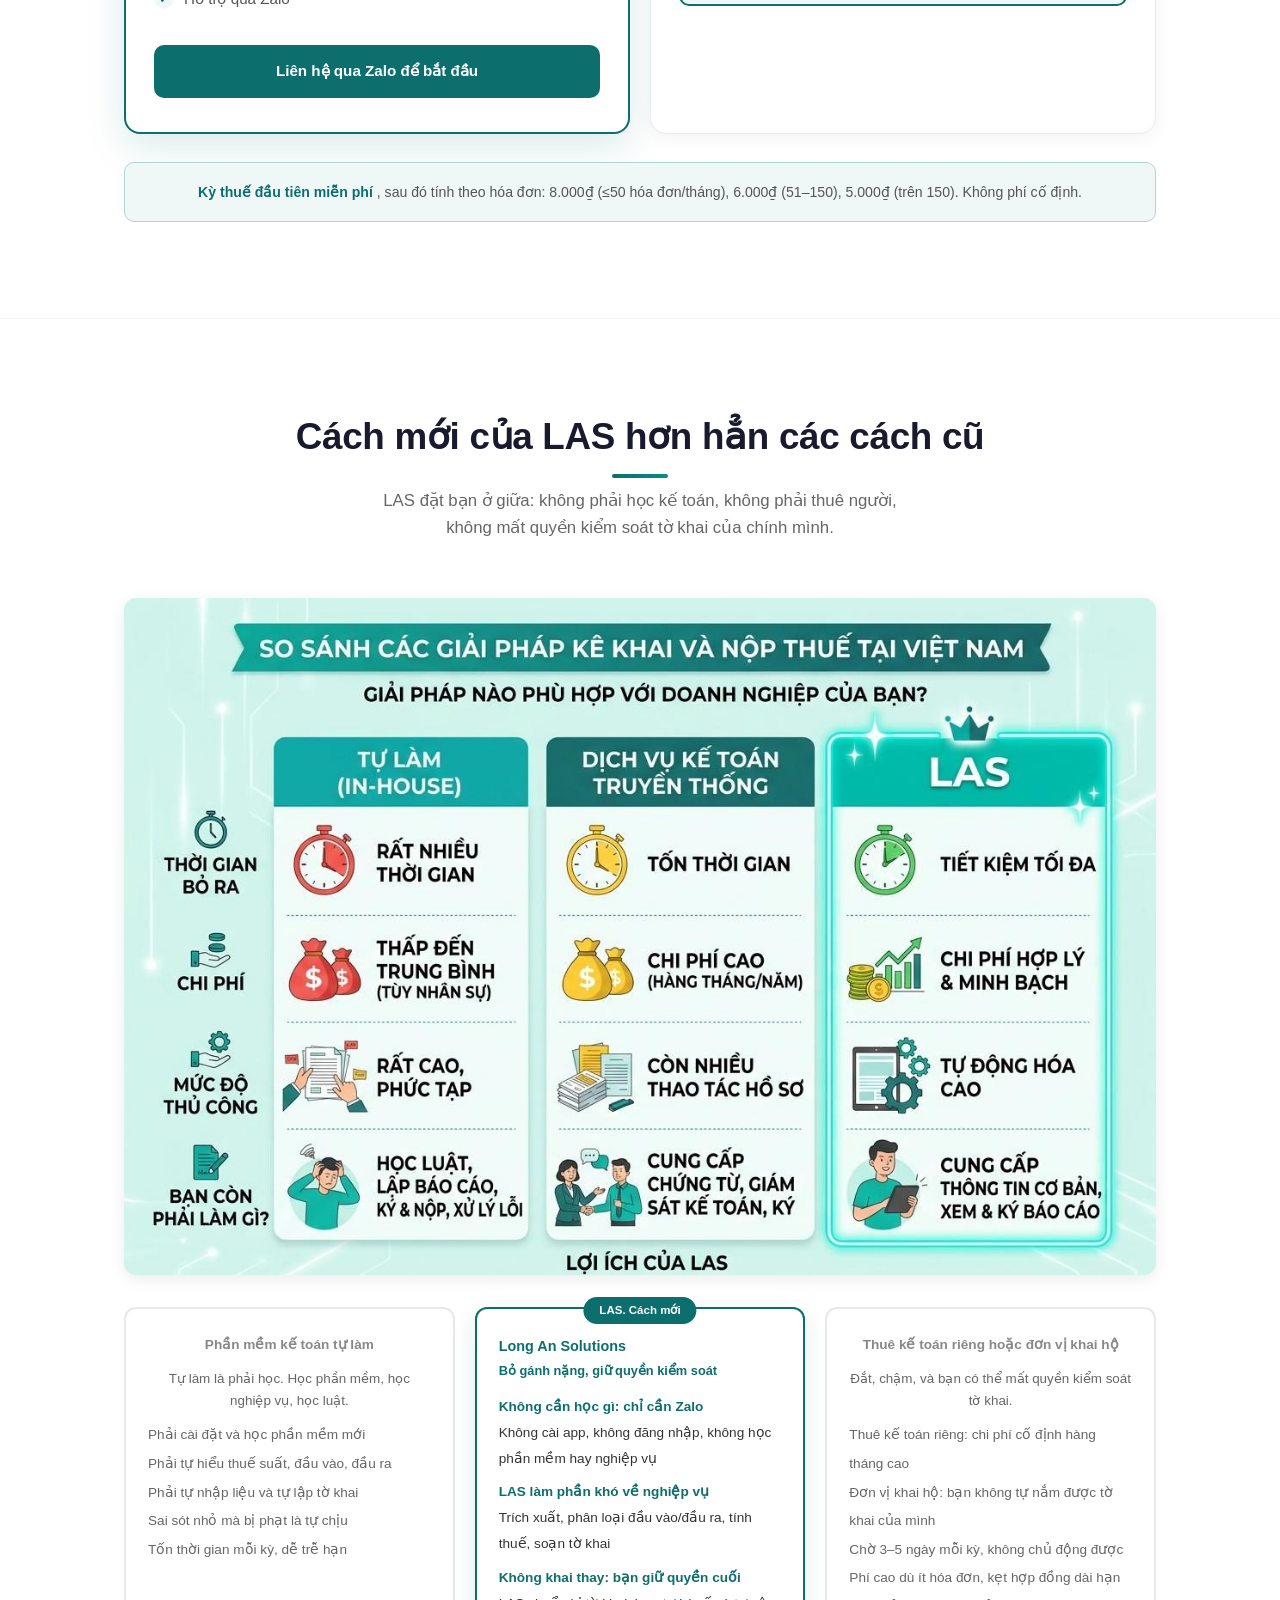
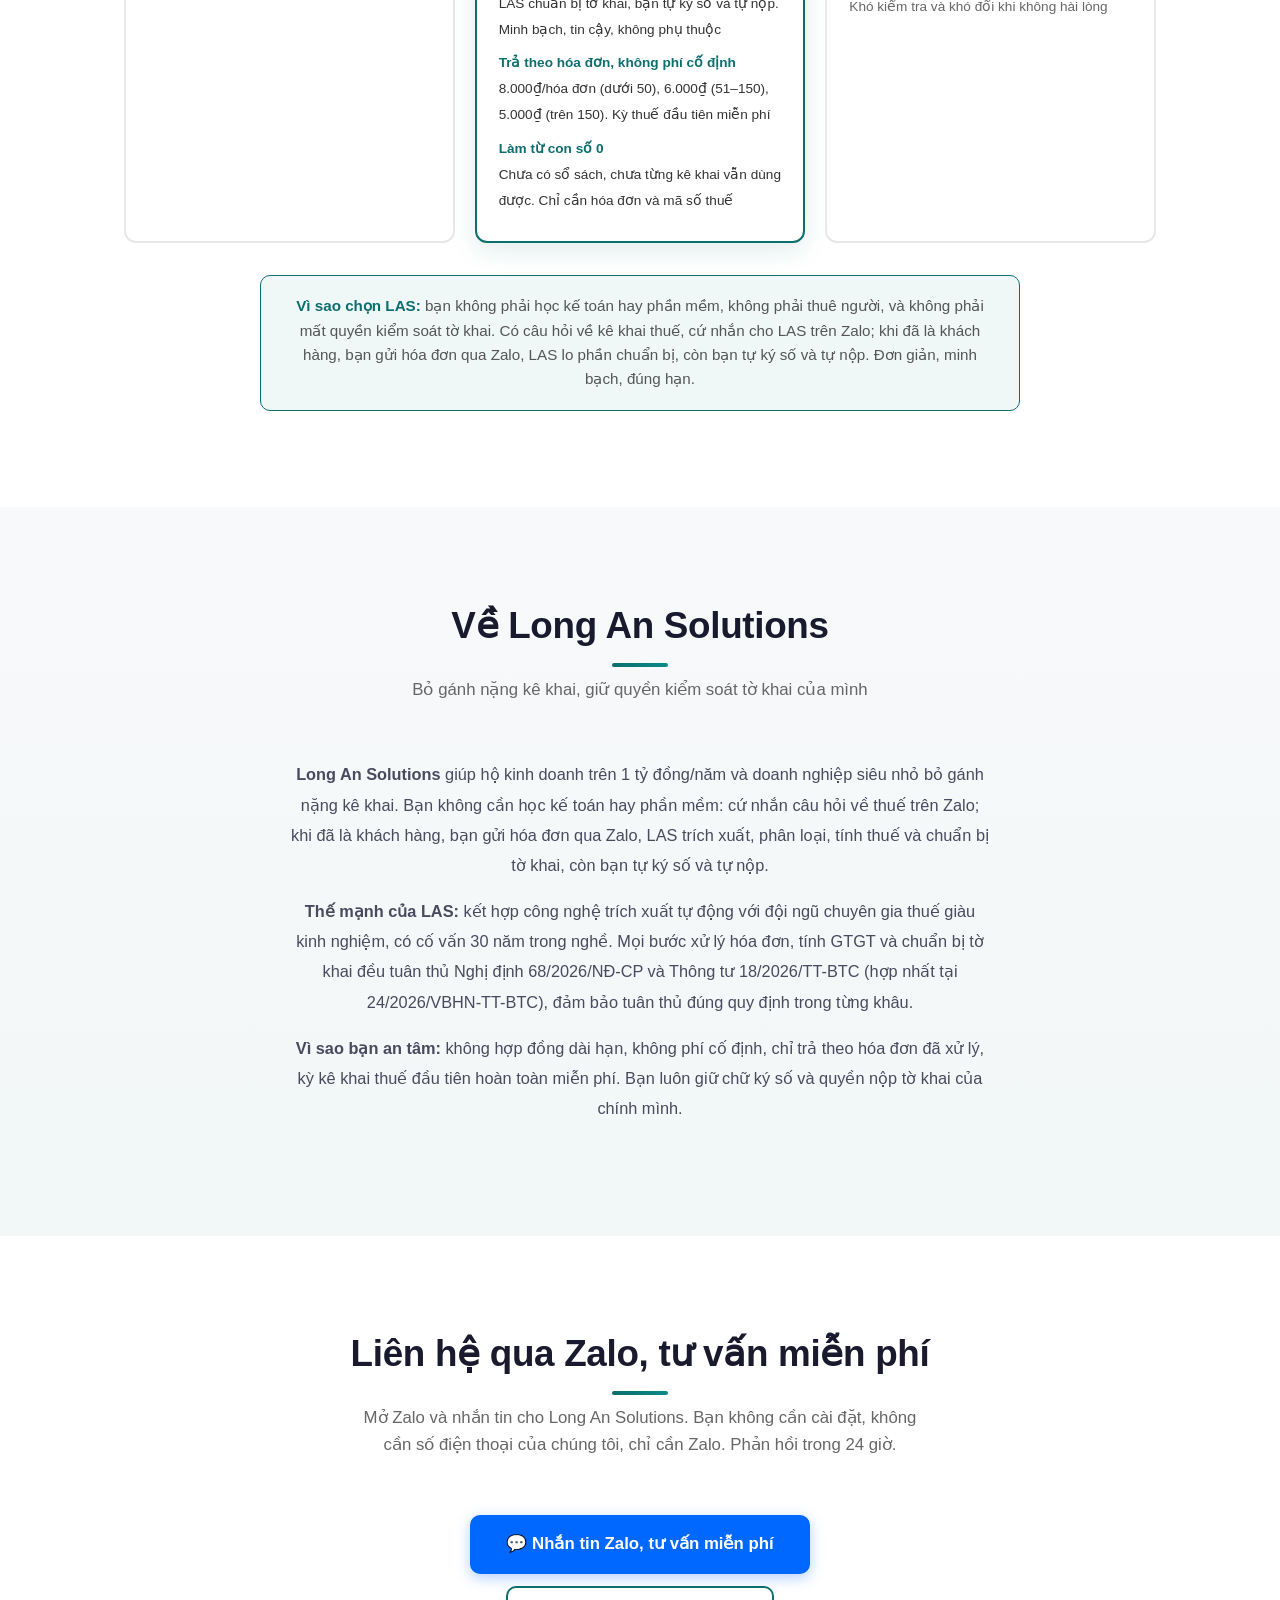
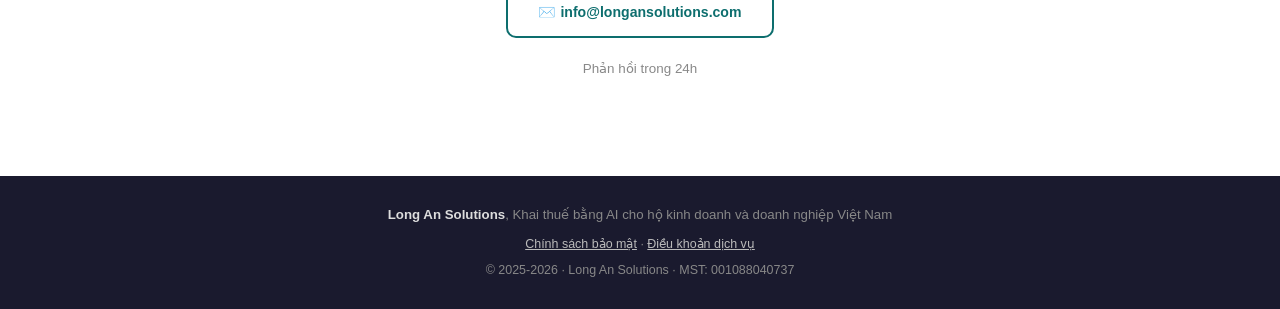
==== commit 270fa230: "index: shrink intro video poster to 720x1280 JPEG (375 KB -> 88 KB) The poster is fetched eagerly on" ====
--- a/index.html
+++ b/index.html
@@ -318,7 +318,8 @@
       <div class="intro-video fade-in">
         <h3 id="hw_video_h" data-key="hw_video_h">Giới thiệu cách LAS hoạt động</h3>
         <p id="hw_video_p" data-key="hw_video_p">Video ngắn giới thiệu cách LAS hoạt động.</p>
-        <video controls muted playsinline preload="metadata" poster="assets/video/las-core-persona-v10-poster.png" aria-labelledby="hw_video_h" aria-describedby="hw_video_p">
+        <video controls muted playsinline preload="metadata" poster="assets/video/las-core-persona-v10-poster.jpg" aria-labelledby="hw_video_h" aria-describedby="hw_video_p">
+          <source src="assets/video/las-core-persona-narrative-v10-mobile.mp4" type="video/mp4" media="(max-width: 767px)">
           <source src="assets/video/las-core-persona-narrative-v10.mp4" type="video/mp4">
           <span data-key="hw_video_fb">Trình duyệt của bạn không hỗ trợ video.</span>
         </video>
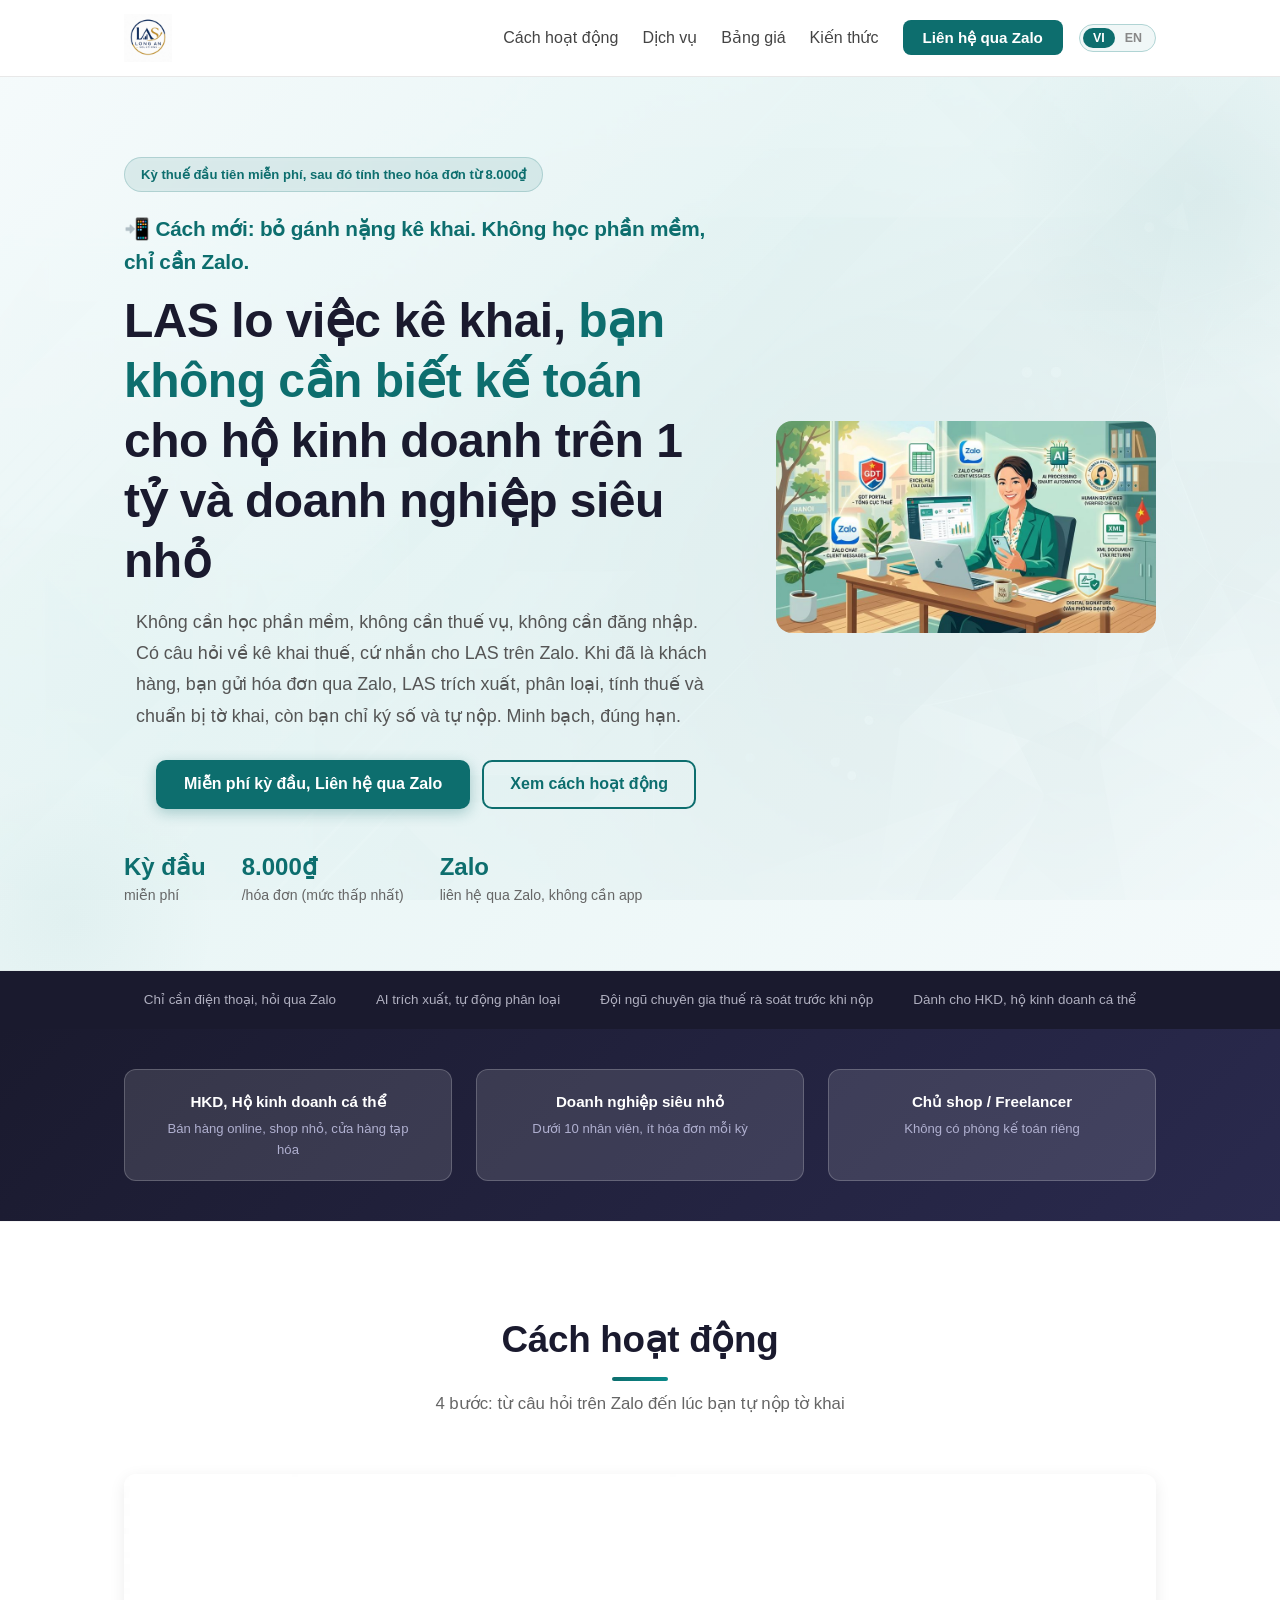
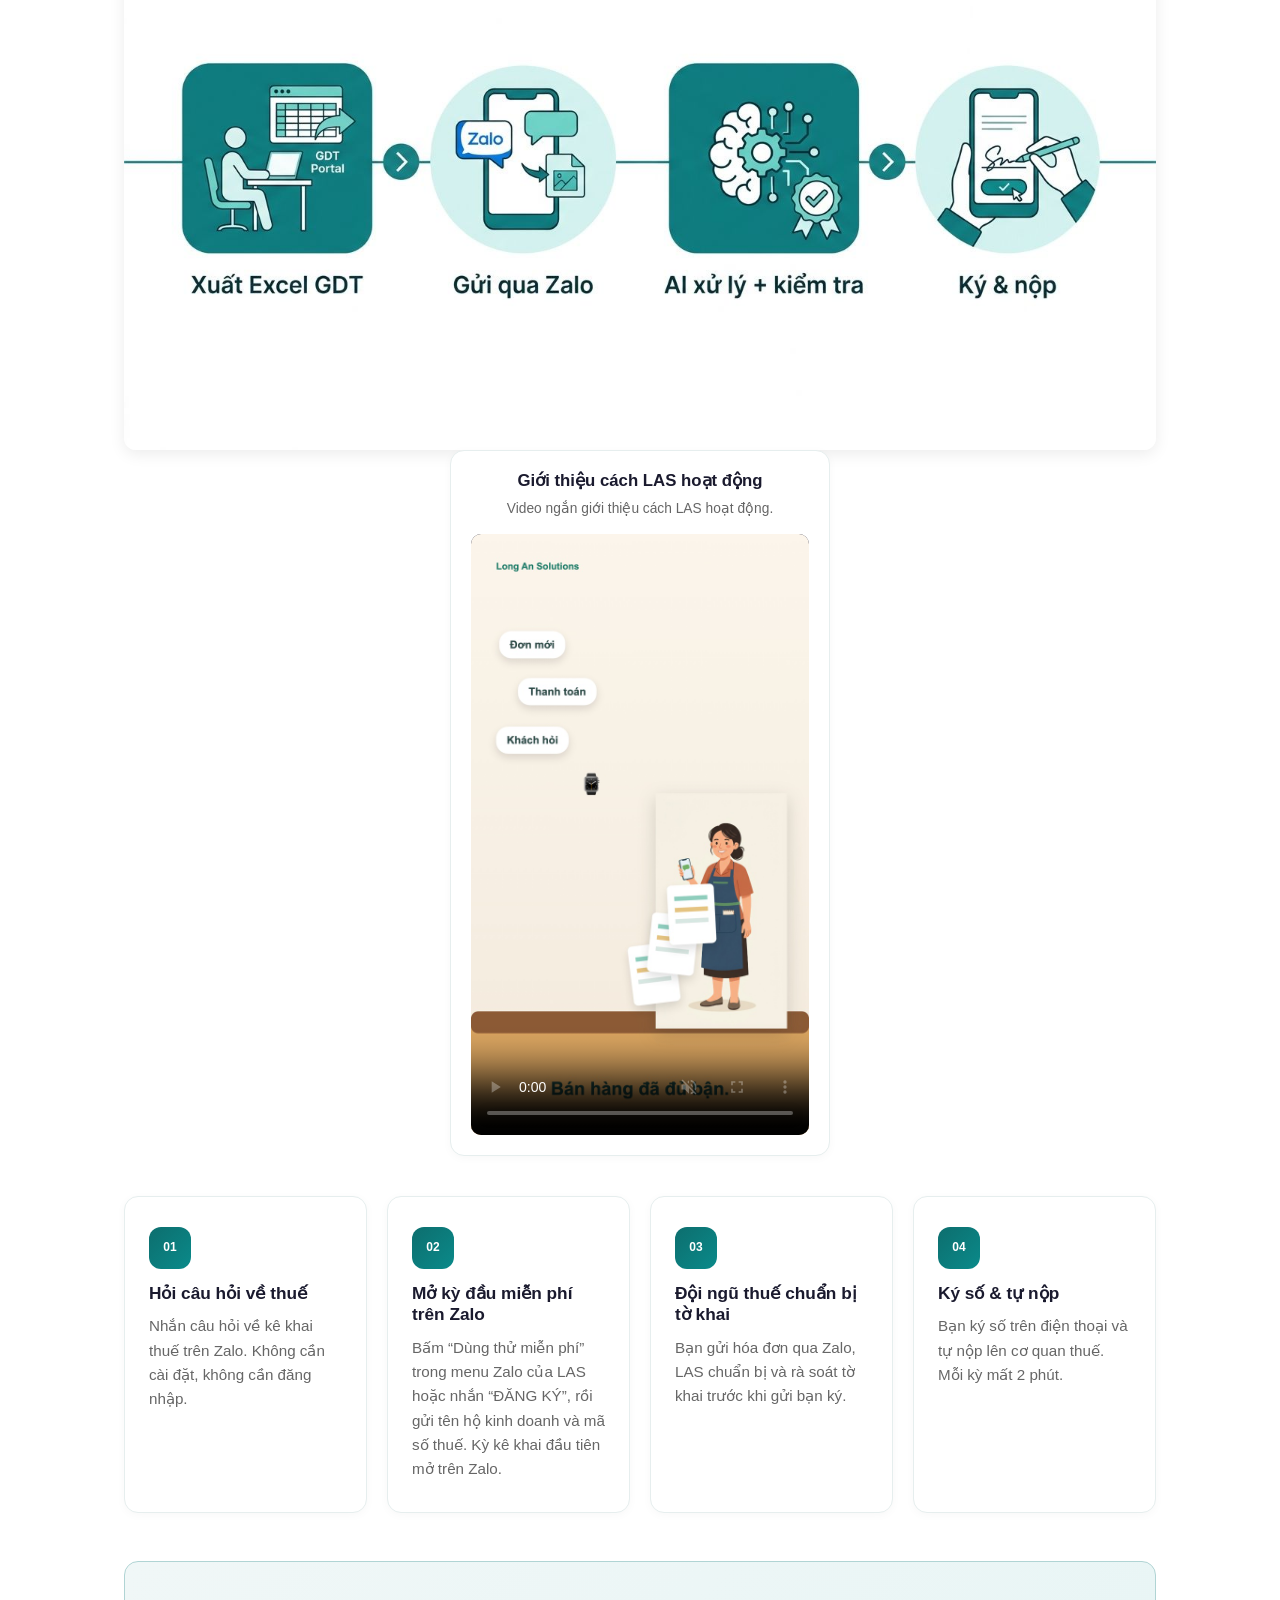
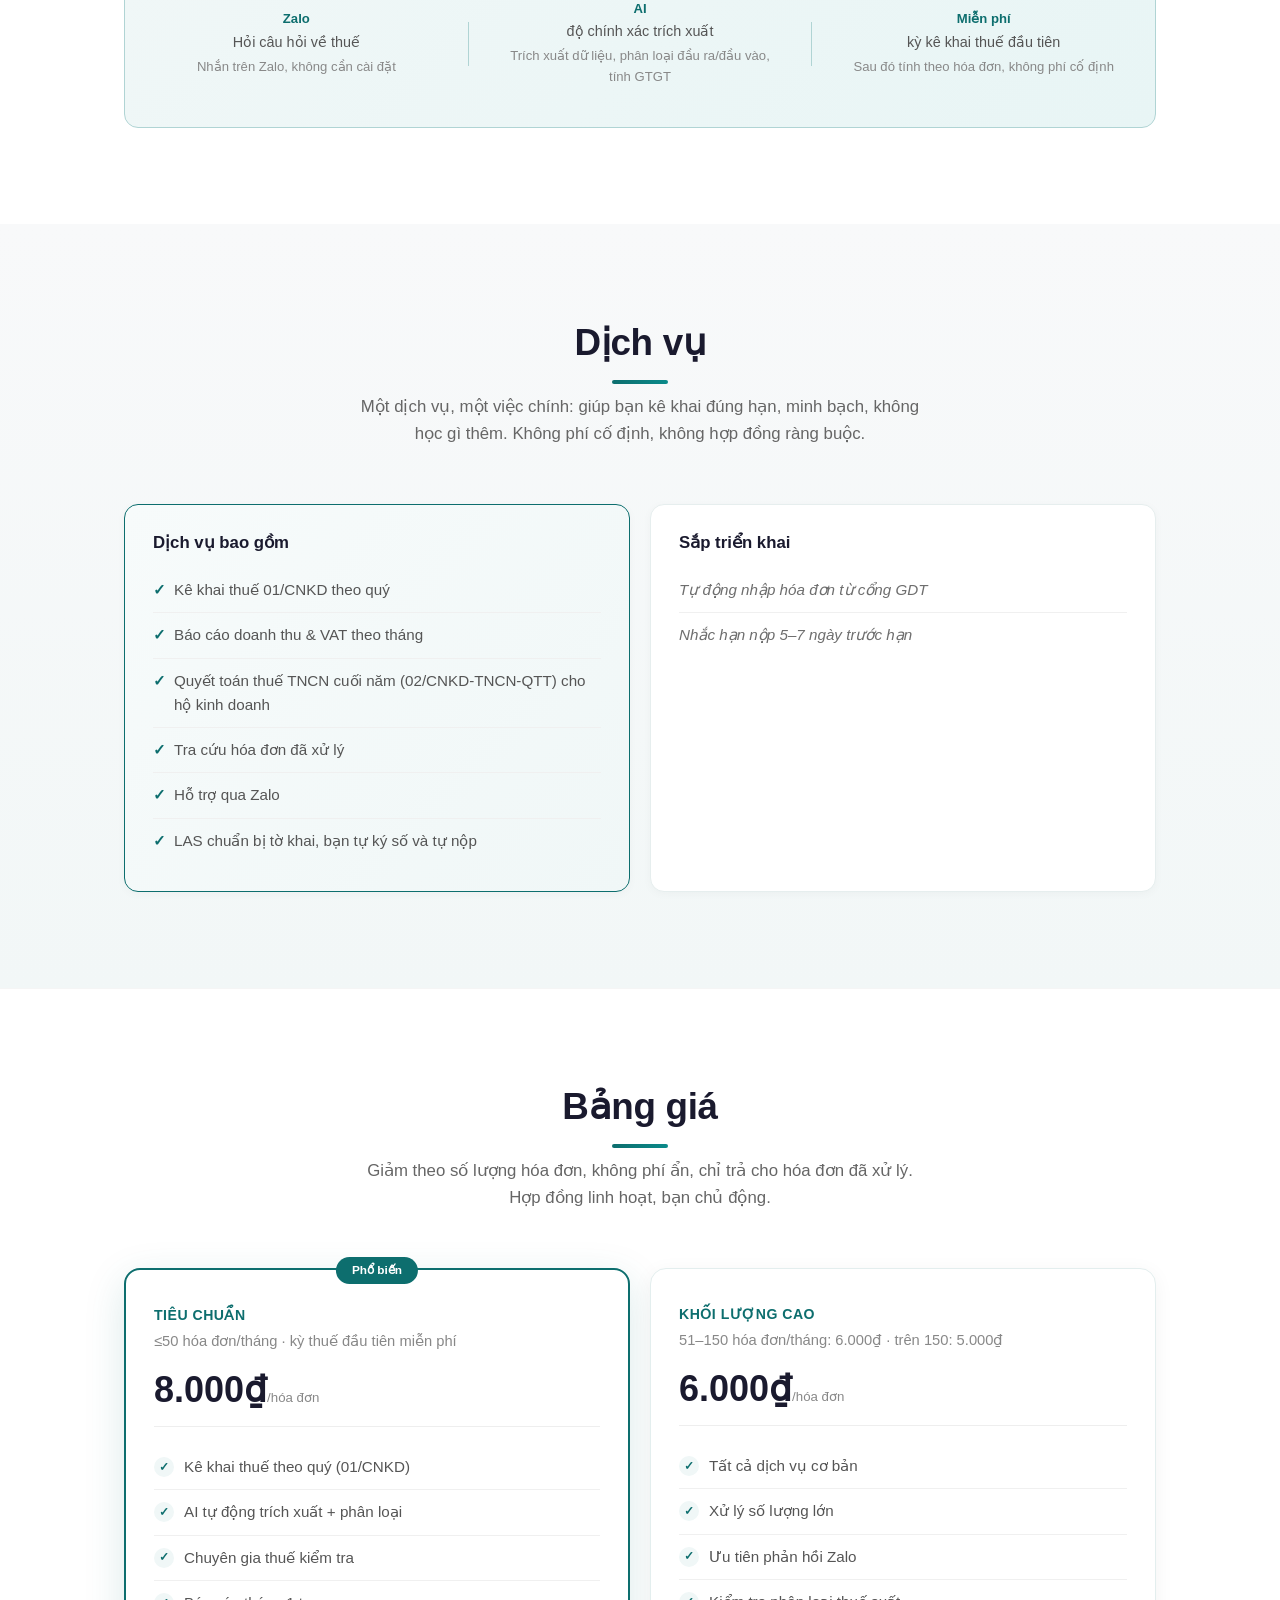
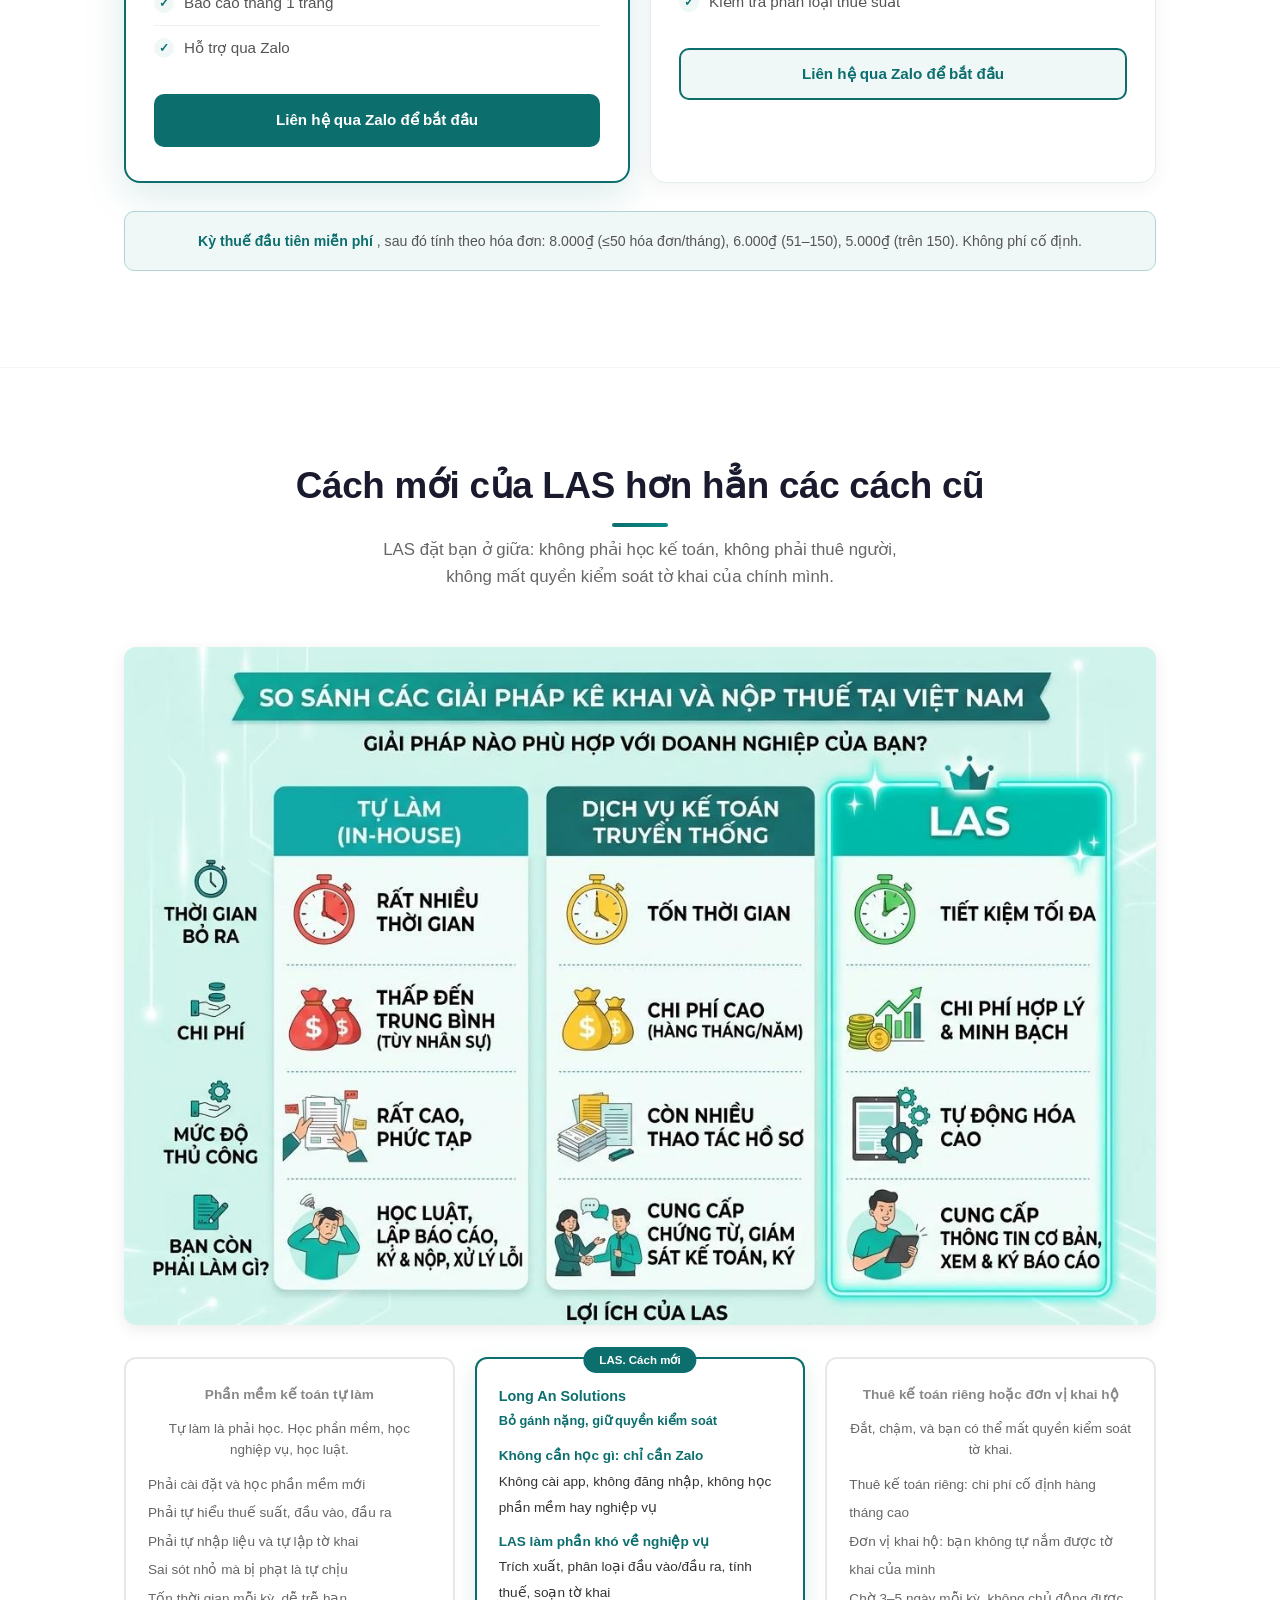
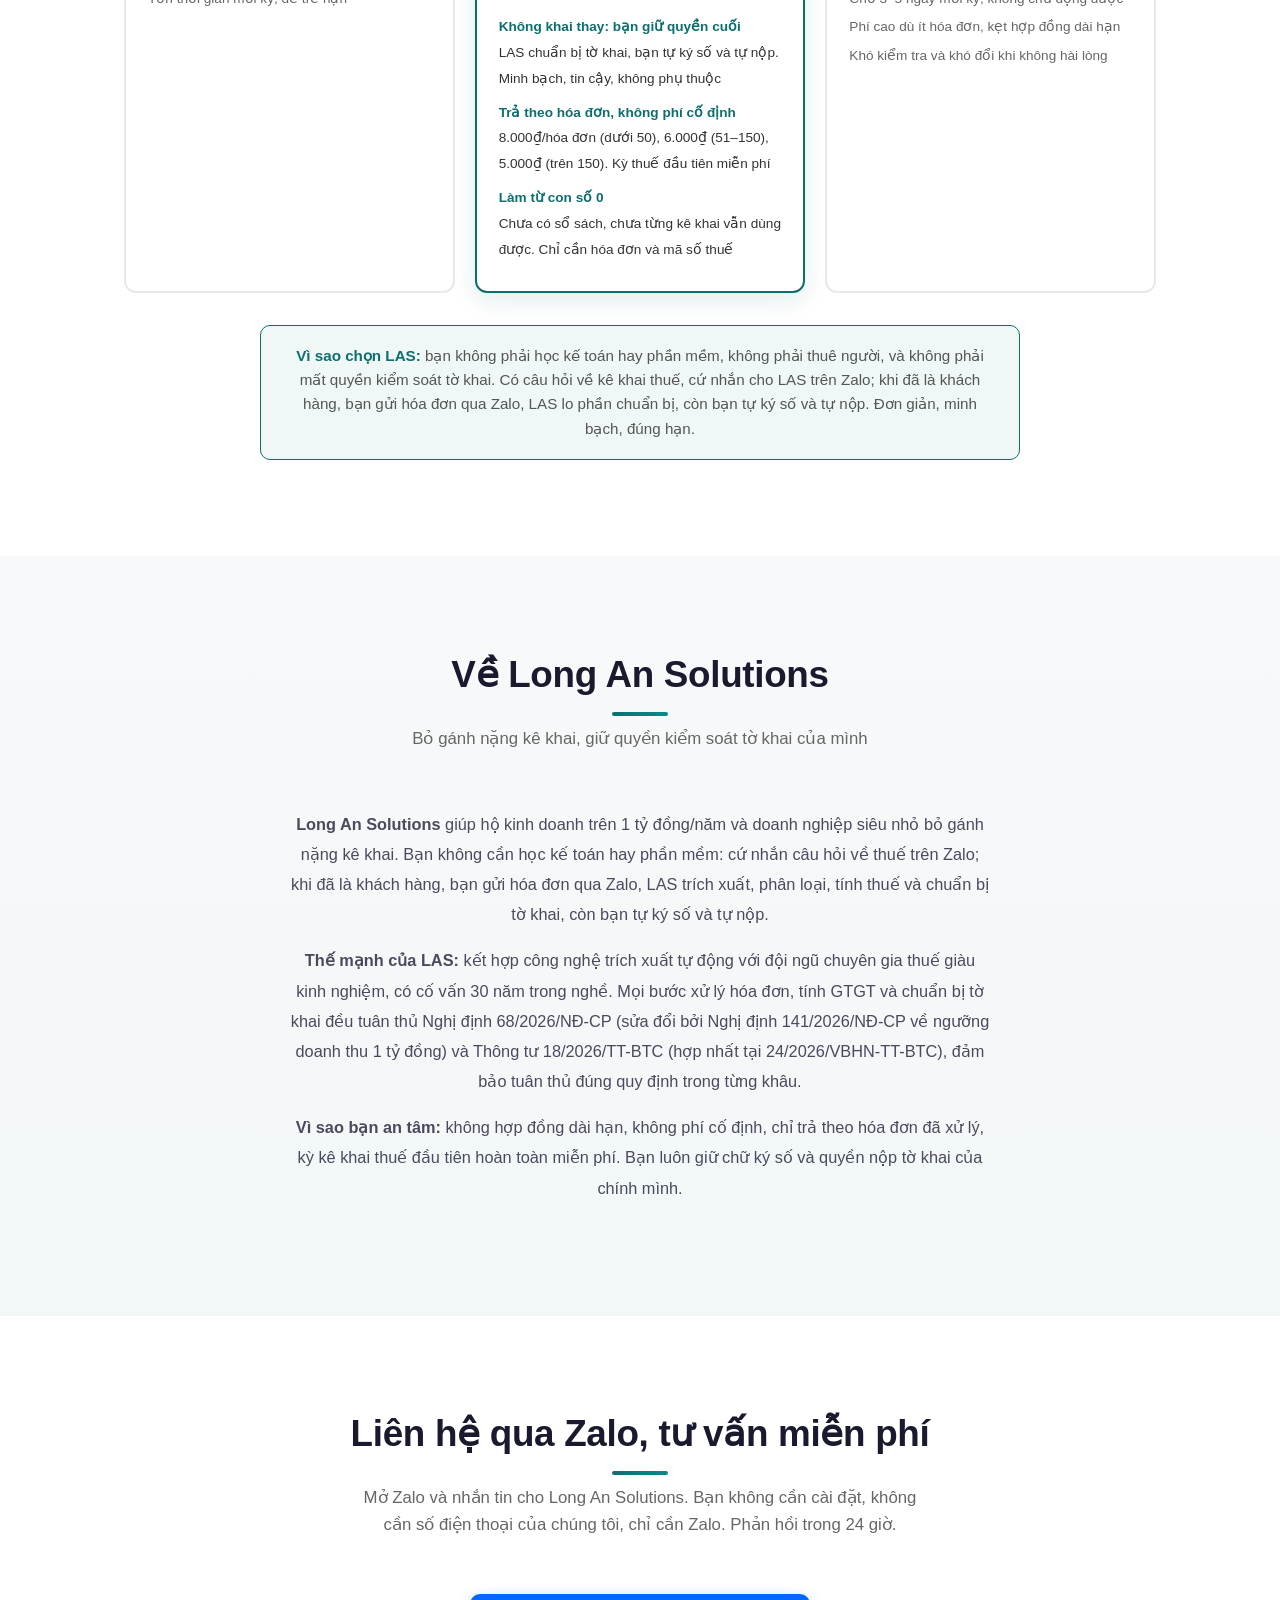
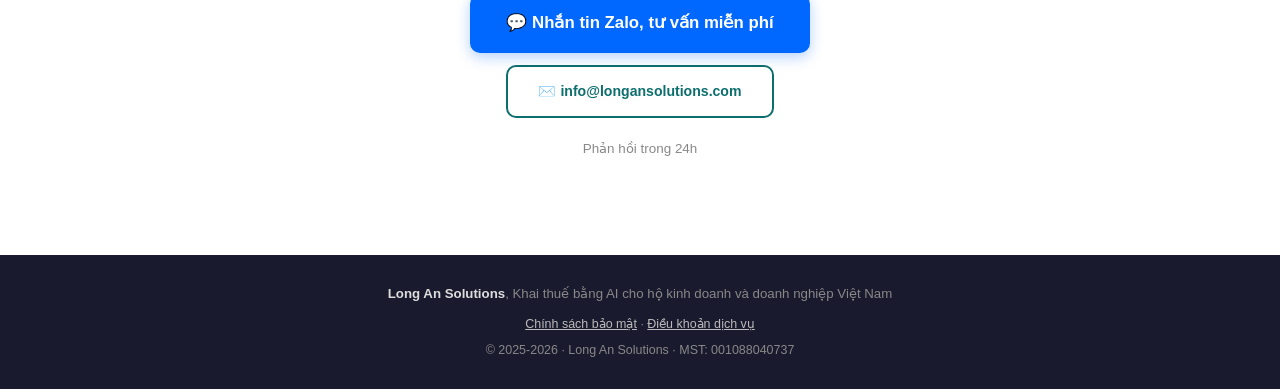
==== commit 7229f903: "site: match how LAS works today (Zalo sign-up, reminders coming, annual TNCN included) - Invite code" ====
--- a/index.html
+++ b/index.html
@@ -332,13 +332,13 @@
         </div>
         <div class="step fade-in">
           <div class="step-icon" style="font-weight:700;font-size:.75rem">02</div>
-          <h3 data-key="s2_h">Nhận mã mời để bắt đầu</h3>
-          <p data-key="s2_p">Liên hệ LAS để nhận mã mời kết nối, rồi bắt đầu dùng dịch vụ.</p>
+          <h3 data-key="s2_h">Mở kỳ đầu miễn phí trên Zalo</h3>
+          <p data-key="s2_p">Bấm “Dùng thử miễn phí” trong menu Zalo của LAS hoặc nhắn “ĐĂNG KÝ”, rồi gửi tên hộ kinh doanh và mã số thuế. Kỳ kê khai đầu tiên mở trên Zalo.</p>
         </div>
         <div class="step fade-in">
           <div class="step-icon" style="font-weight:700;font-size:.75rem">03</div>
           <h3 data-key="s3_h">Đội ngũ thuế chuẩn bị tờ khai</h3>
-          <p data-key="s3_p">Sau khi bạn là khách hàng, LAS chuẩn bị và rà soát tờ khai trước khi gửi bạn ký.</p>
+          <p data-key="s3_p">Bạn gửi hóa đơn qua Zalo, LAS chuẩn bị và rà soát tờ khai trước khi gửi bạn ký.</p>
         </div>
         <div class="step fade-in">
           <div class="step-icon" style="font-weight:700;font-size:.75rem">04</div>
@@ -384,7 +384,7 @@
           <ul>
             <li data-key="sv1_1">Kê khai thuế 01/CNKD theo quý</li>
             <li data-key="sv1_2">Báo cáo doanh thu &amp; VAT theo tháng</li>
-            <li data-key="sv1_3">Nhắc hạn nộp 5–7 ngày trước hạn</li>
+            <li data-key="sv1_7">Quyết toán thuế TNCN cuối năm (02/CNKD-TNCN-QTT) cho hộ kinh doanh</li>
             <li data-key="sv1_4">Tra cứu hóa đơn đã xử lý</li>
             <li data-key="sv1_5">Hỗ trợ qua Zalo</li>
             <li data-key="sv1_6">LAS chuẩn bị tờ khai, bạn tự ký số và tự nộp</li>
@@ -394,7 +394,7 @@
           <h3 data-key="sv2_h">Sắp triển khai</h3>
           <ul>
             <li class="soon" data-key="sv2_4">Tự động nhập hóa đơn từ cổng GDT</li>
-            <li class="soon" data-key="sv2_8">Khai thuế TNCN cuối năm</li>
+            <li class="soon" data-key="sv2_5">Nhắc hạn nộp 5–7 ngày trước hạn</li>
           </ul>
         </div>
       </div>
@@ -420,7 +420,6 @@
             <li data-key="pr1_f3">AI tự động trích xuất + phân loại</li>
             <li data-key="pr1_f4">Chuyên gia thuế kiểm tra</li>
             <li data-key="pr1_f5">Báo cáo tháng 1 trang</li>
-            <li data-key="pr1_f6">Nhắc hạn nộp tự động</li>
             <li data-key="pr1_f7">Hỗ trợ qua Zalo</li>
           </ul>
           <a href="https://zalo.me/3707648784961165171" target="_blank" rel="noopener" class="price-cta" data-key="pr_cta" onclick="gtag('event', 'click_pricing_cta', {'label': this.closest('.price-card').querySelector('.price-name').textContent.trim()})">Liên hệ qua Zalo để bắt đầu</a>
@@ -514,7 +513,7 @@
       </div>
       <div class="about-wrap fade-in">
         <p data-key="ab_p1"><strong>Long An Solutions</strong> giúp hộ kinh doanh trên 1 tỷ đồng/năm và doanh nghiệp siêu nhỏ bỏ gánh nặng kê khai. Bạn không cần học kế toán hay phần mềm: cứ nhắn câu hỏi về thuế trên Zalo; khi đã là khách hàng, bạn gửi hóa đơn qua Zalo, LAS trích xuất, phân loại, tính thuế và chuẩn bị tờ khai, còn bạn tự ký số và tự nộp.</p>
-        <p data-key="ab_p2"><strong>Thế mạnh của LAS:</strong> kết hợp công nghệ trích xuất tự động với đội ngũ chuyên gia thuế giàu kinh nghiệm, có cố vấn 30 năm trong nghề. Mọi bước xử lý hóa đơn, tính GTGT và chuẩn bị tờ khai đều tuân thủ Nghị định 68/2026/NĐ-CP và Thông tư 18/2026/TT-BTC (hợp nhất tại 24/2026/VBHN-TT-BTC), đảm bảo tuân thủ đúng quy định trong từng khâu.</p>
+        <p data-key="ab_p2"><strong>Thế mạnh của LAS:</strong> kết hợp công nghệ trích xuất tự động với đội ngũ chuyên gia thuế giàu kinh nghiệm, có cố vấn 30 năm trong nghề. Mọi bước xử lý hóa đơn, tính GTGT và chuẩn bị tờ khai đều tuân thủ Nghị định 68/2026/NĐ-CP (sửa đổi bởi Nghị định 141/2026/NĐ-CP về ngưỡng doanh thu 1 tỷ đồng) và Thông tư 18/2026/TT-BTC (hợp nhất tại 24/2026/VBHN-TT-BTC), đảm bảo tuân thủ đúng quy định trong từng khâu.</p>
         <p data-key="ab_p3"><strong>Vì sao bạn an tâm:</strong> không hợp đồng dài hạn, không phí cố định, chỉ trả theo hóa đơn đã xử lý, kỳ kê khai thuế đầu tiên hoàn toàn miễn phí. Bạn luôn giữ chữ ký số và quyền nộp tờ khai của chính mình.</p>
       </div>
     </div>
@@ -550,22 +549,22 @@
   nav_how:"How it works", nav_svc:"Services", nav_price:"Pricing", nav_kb:"Knowledge", nav_contact:"Contact on Zalo",
   badge:"First period free, then per-invoice from 8,000₫",
   tagline:"📲 The new way: the filing burden is gone. No software to learn, just Zalo.",
-  h1:"<span class=\"accent\">We handle the filing.</span><br>You never need to know accounting",
-  sub:"No software to learn, no tax procedure, no login to remember. You just send invoices via Zalo. We extract, classify, calculate and prepare the return, so you only sign and file yourself. Transparent, on time.",
+  h1:"<span class=\"accent\">We handle the filing.</span><br>You never need to know accounting<br>for household businesses over 1 billion VND and micro-enterprises",
+  sub:"No software to learn, no tax procedure, no login. Have a tax filing question? Just message LAS on Zalo. Once you are a customer, you send invoices via Zalo; we extract, classify, calculate and prepare the return, and you only sign and file yourself. Transparent, on time.",
   cta1:"Free first period, Contact on Zalo", cta2:"See how it works",
   s1l_strong:"First period", s1l_span:" free",
-  s3l:"/invoice (lowest tier)", s4l:"Send via Zalo, no app needed",
-  pf1l:"Just a phone, send via Zalo", pf2l:"AI extracts &amp; auto-classifies", pf3l:"Tax team reviews before filing", pf4l:"Built for HKD, household businesses",
+  s3l:"/invoice (lowest tier)", s4l:"Contact via Zalo, no app needed",
+  pf1l:"Just a phone, ask via Zalo", pf2l:"AI extracts &amp; auto-classifies", pf3l:"Tax team reviews before filing", pf4l:"Built for HKD, household businesses",
   aud1:"HKD, Household Businesses", aud1_sub:"Online sellers, small shops, grocery stores",
   aud2:"Micro-enterprises", aud2_sub:"Under 10 employees, few invoices per period",
   aud3:"Shop owners / Freelancers", aud3_sub:"No dedicated accounting department",
-  hw_h:"How it works", hw_sub:"4 simple steps, you just send invoices",
+  hw_h:"How it works", hw_sub:"4 steps: from a question on Zalo to filing the return yourself",
   hw_video_h:"An introduction to how LAS works", hw_video_p:"A short video introducing how LAS works.", hw_video_fb:"Your browser does not support video.",
-  s1_h:"Send invoices via Zalo", s1_p:"No software to install, no email or website login. Open Zalo, snap a photo or forward an e-invoice, send to the Long An Solutions OA. Do it on your phone, anytime.",
-  s2_h:"AI processes automatically", s2_p:"Extracts data, auto-detects input/output from MST, classifies tax rates, calculates VAT in seconds.",
-  s3_h:"Tax team review", s3_p:"A specialist reviews each invoice and confirms the filing approach. Our tax team checks it before sending it to you.",
-  s4_h:"Sign &amp; submit", s4_p:"LAS sends the XML return file, you sign with digital signature (USB token or remote) and submit via the e-tax portal. Takes 2 minutes per period.",
-  tc1l:"Send invoices via Zalo", tc1s:"Snap a photo or forward, no app needed",
+  s1_h:"Ask a tax question", s1_p:"Message your tax filing question on Zalo. Nothing to install, no login.",
+  s2_h:"Start your free first period on Zalo", s2_p:"Tap “Dùng thử miễn phí” in the LAS Zalo menu or send “ĐĂNG KÝ”, then send your business name and tax ID (mã số thuế). Your first filing period opens on Zalo.",
+  s3_h:"Our tax team prepares the return", s3_p:"You send invoices via Zalo; LAS prepares and reviews the return before sending it to you to sign.",
+  s4_h:"Sign &amp; file yourself", s4_p:"You sign digitally on your phone and file with the tax authority yourself. Takes 2 minutes per period.",
+  tc1l:"Ask a tax question", tc1s:"Message on Zalo, nothing to install",
   tc2l:"extraction accuracy", tc2s:"Extracts data, auto-classifies input/output, calculates VAT",
   tc3l:"first period free", tc3s:"Then per-invoice, no fixed fee",
   wu_h:"LAS's new way beats the old ways", wu_sub:"LAS puts you in control: no accounting to learn, no one to hire, no loss of control over your own return",
@@ -596,20 +595,20 @@
   wu_trad_3:"Wait 3–5 days each period, not in control",
   wu_trad_4:"High fees even with few invoices, locked in long contract",
   wu_trad_5:"Hard to verify and hard to switch if unhappy",
-  wu_cta:"Why choose LAS:", wu_cta_t:"You don't learn accounting or software, you don't hire someone, and you don't lose control of your return. You just send invoices via Zalo; we do the tax work, and you sign and file yourself. Simple, transparent, on time.",
+  wu_cta_t:"<strong style=\"color:#0d6e6e\">Why choose LAS:</strong> you don't learn accounting or software, you don't hire someone, and you don't lose control of your return. Have a tax filing question? Just message LAS on Zalo; once you are a customer, you send invoices via Zalo, we do the preparation, and you sign and file yourself. Simple, transparent, on time.",
 
   sv_h:"Services", sv_sub:"One service, one core job: help you file on time, transparently, with nothing new to learn. No fixed fee, no binding contract.",
   sv1_h:"Included",
   sv1_1:"Quarterly tax filing, form 01/CNKD", sv1_2:"Monthly revenue &amp; VAT summary",
-  sv1_3:"Deadline reminders 5–7 days out", sv1_4:"Search processed invoices",
+  sv1_7:"Annual personal income tax finalization (02/CNKD-TNCN-QTT) for household businesses", sv1_4:"Search processed invoices",
   sv1_5:"Zalo support", sv1_6:"LAS prepares the return; you sign digitally and file yourself",
   sv2_h:"Coming soon",
-  sv2_4:"Auto-import invoices from GDT portal", sv2_8:"Annual PIT finalization",
+  sv2_4:"Auto-import invoices from GDT portal", sv2_5:"Deadline reminders 5–7 days out",
   pr_h:"Pricing", pr_sub:"Discounts by invoice volume, no hidden fees, pay only for invoices processed. Flexible contract, you stay in control",
   pr1_name:"Standard", pr1_sub:"≤50 invoices/month · first period free", pr_per:"/invoice",
   pr1_f1:"Quarterly tax filing (form 01/CNKD)",
   pr1_f3:"AI automatic extraction + classification", pr1_f4:"Review by tax experts",
-  pr1_f5:"One-page monthly report", pr1_f6:"Automatic filing deadline reminders", pr1_f7:"Zalo support",
+  pr1_f5:"One-page monthly report", pr1_f7:"Zalo support",
   pr2_name:"High volume", pr2_f1:"All core services included", pr2_f2:"High-volume processing",
   pr2_f3:"Priority Zalo response", pr2_f4:"Tax-rate classification review",
   pr_cta:"Contact on Zalo to start",
@@ -617,8 +616,8 @@
   pr_sub_bulk:"51–150 invoices/month: 6,000₫ · over 150: 5,000₫",
   offer_s:"Your first period is free", offer_t:", then per-invoice: 8,000₫ (≤50 invoices/month), 6,000₫ (51–150), 5,000₫ (over 150). No fixed fee.",
   ab_h:"About Long An Solutions", ab_sub:"Remove the filing burden, keep control of your own return",
-  ab_p1:"<strong>Long An Solutions</strong> helps household businesses over 1 billion VND/year and micro-enterprises drop the filing burden. You don't learn accounting or software: just send invoices via Zalo, we extract, classify, calculate and prepare the return, and you sign and file yourself.",
-  ab_p2:"<strong>Our edge:</strong> automated extraction combined with an experienced tax team, including an advisor with 30 years in the field. Every step of invoice processing, VAT calculation and return preparation complies with Decree 68/2026/NĐ-CP and Circular 18/2026/TT-BTC (consolidated at 24/2026/VBHN-TT-BTC), keeping each step legal.",
+  ab_p1:"<strong>Long An Solutions</strong> helps household businesses over 1 billion VND/year and micro-enterprises drop the filing burden. You don't learn accounting or software: just message your tax questions on Zalo; once you are a customer, you send invoices via Zalo, we extract, classify, calculate and prepare the return, and you sign and file yourself.",
+  ab_p2:"<strong>Our edge:</strong> automated extraction combined with an experienced tax team, including an advisor with 30 years in the field. Every step of invoice processing, VAT calculation and return preparation complies with Decree 68/2026/NĐ-CP (amended by Decree 141/2026/NĐ-CP on the 1 billion VND revenue threshold) and Circular 18/2026/TT-BTC (consolidated at 24/2026/VBHN-TT-BTC), keeping each step legal.",
   ab_p3:"<strong>Why you can trust us:</strong> no long-term contract, no fixed fee, pay only for invoices processed, first tax period completely free. You always keep your digital signature and the right to file your own return.",
   ct_h:"Contact on Zalo, free consultation", ct_sub:"Open Zalo and message Long An Solutions. No install, no onboarding, no phone number needed, just Zalo. We respond within 24 hours.",
   ct_meta2:"Response within 24h",
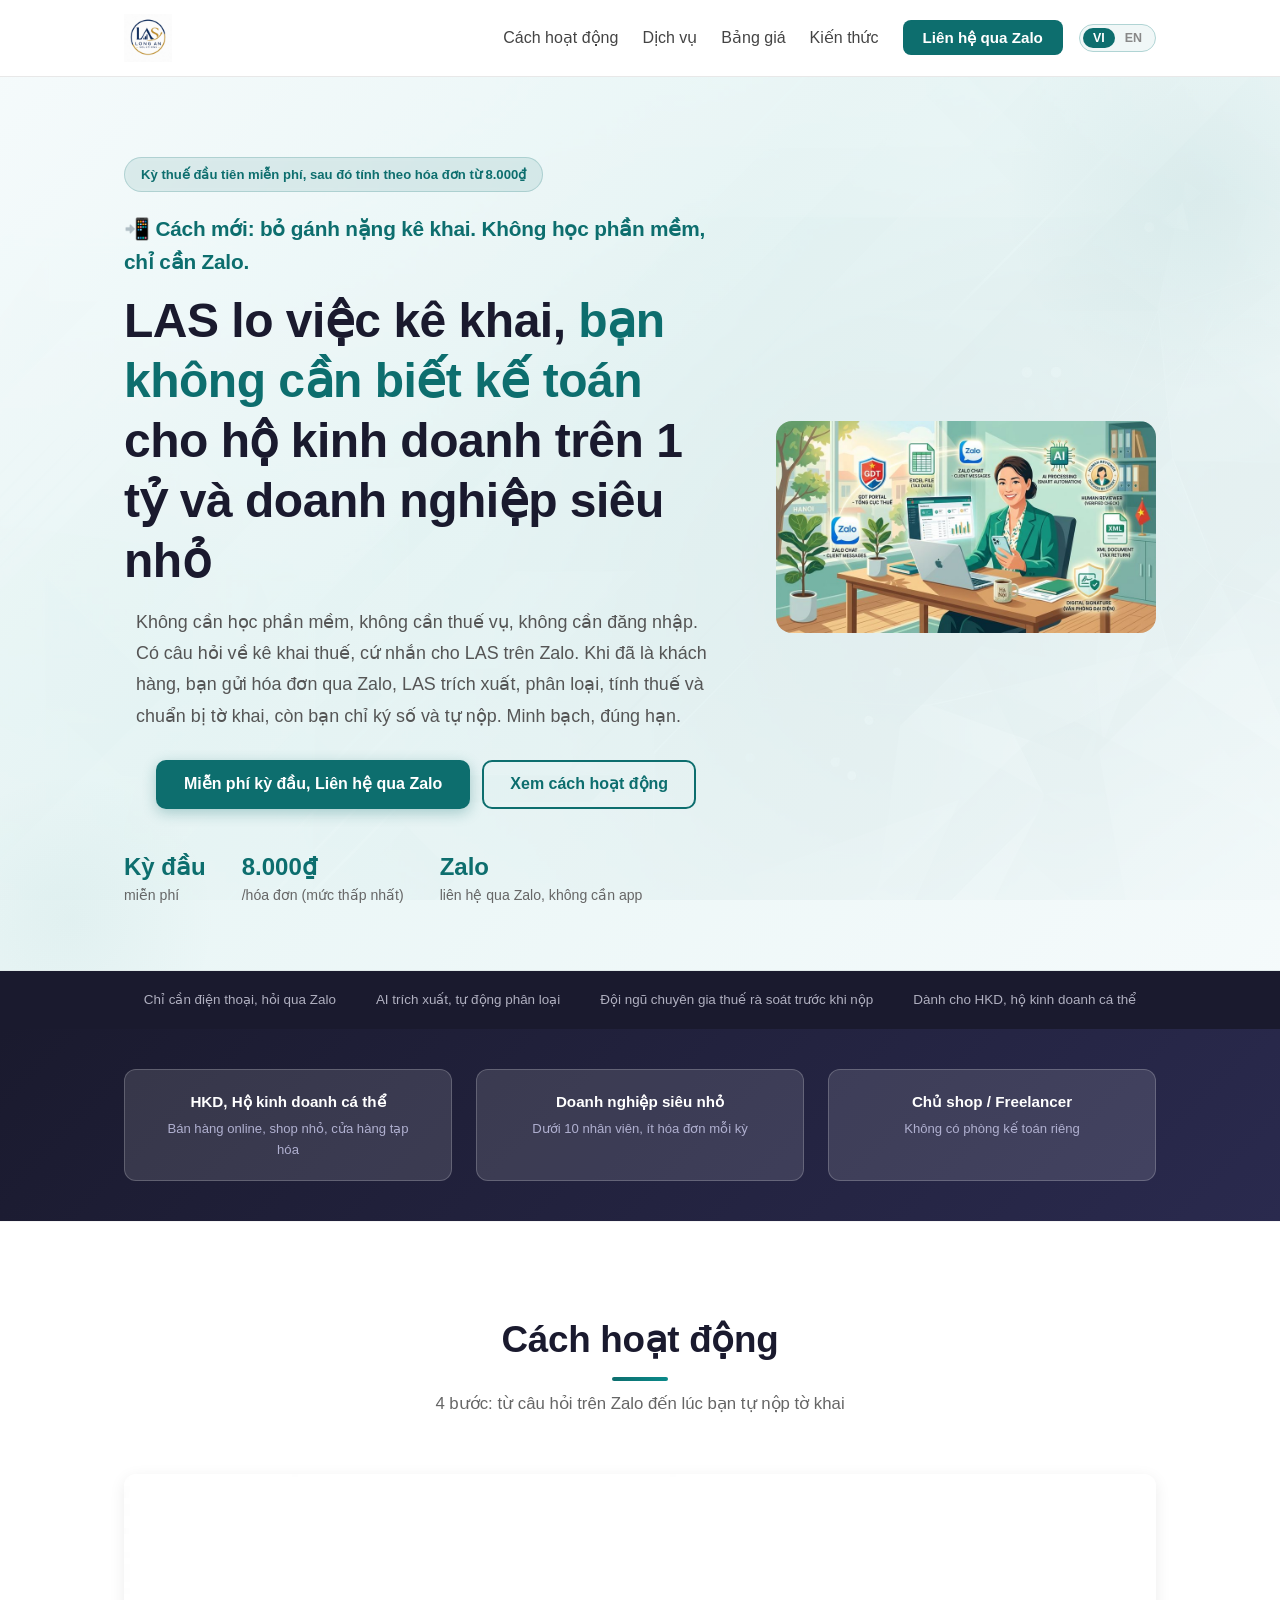
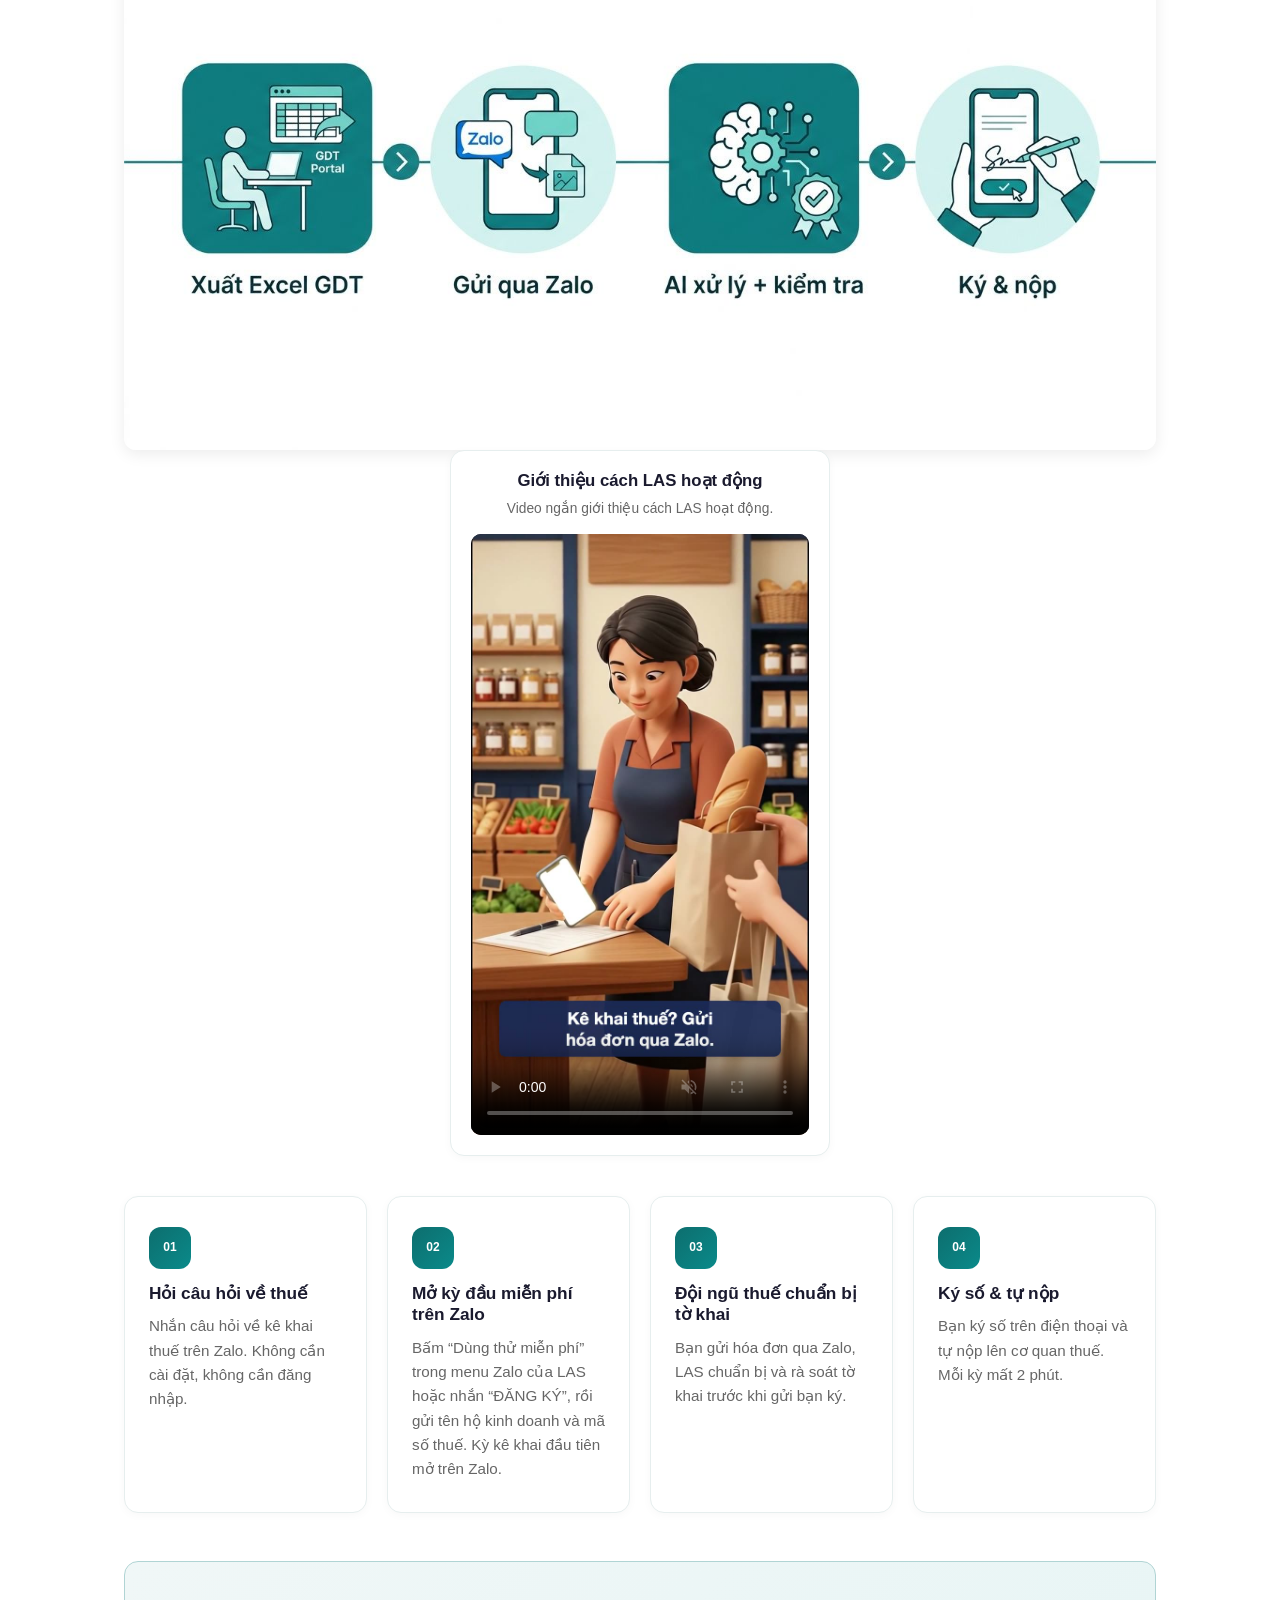
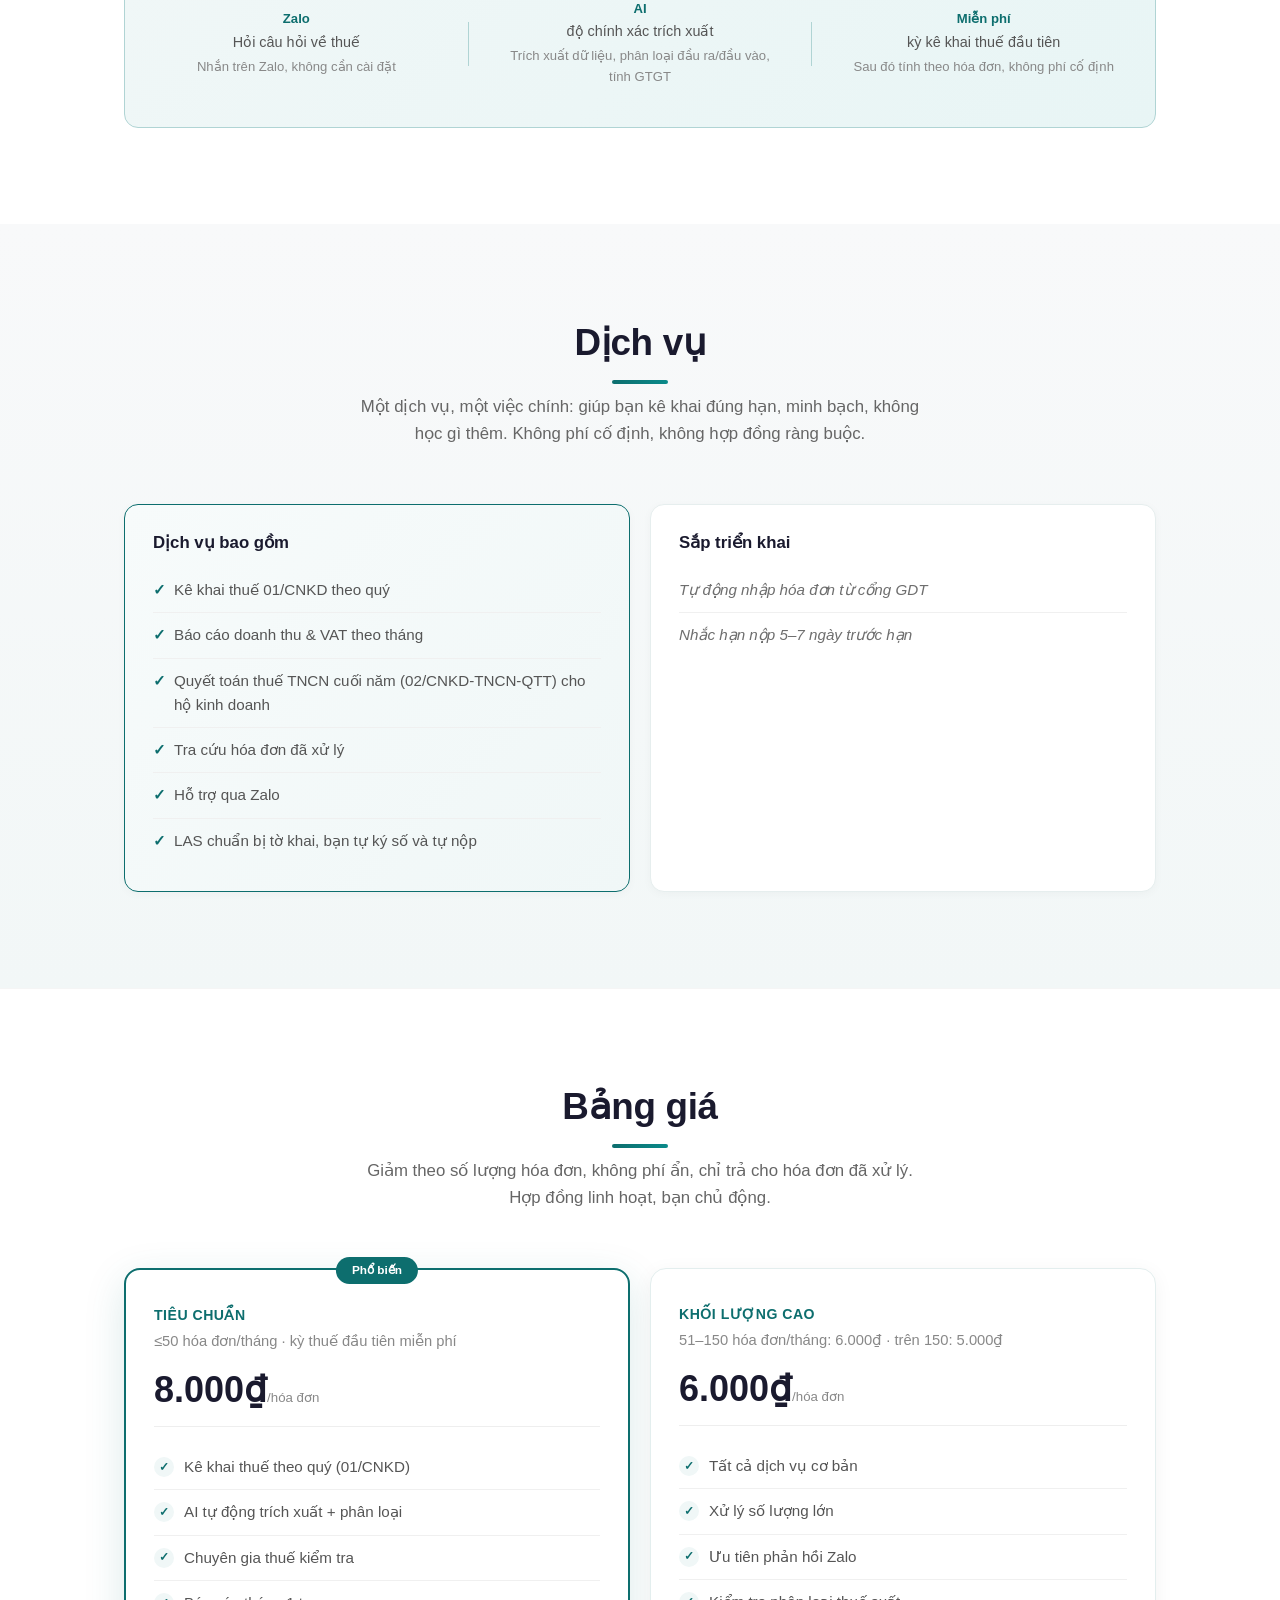
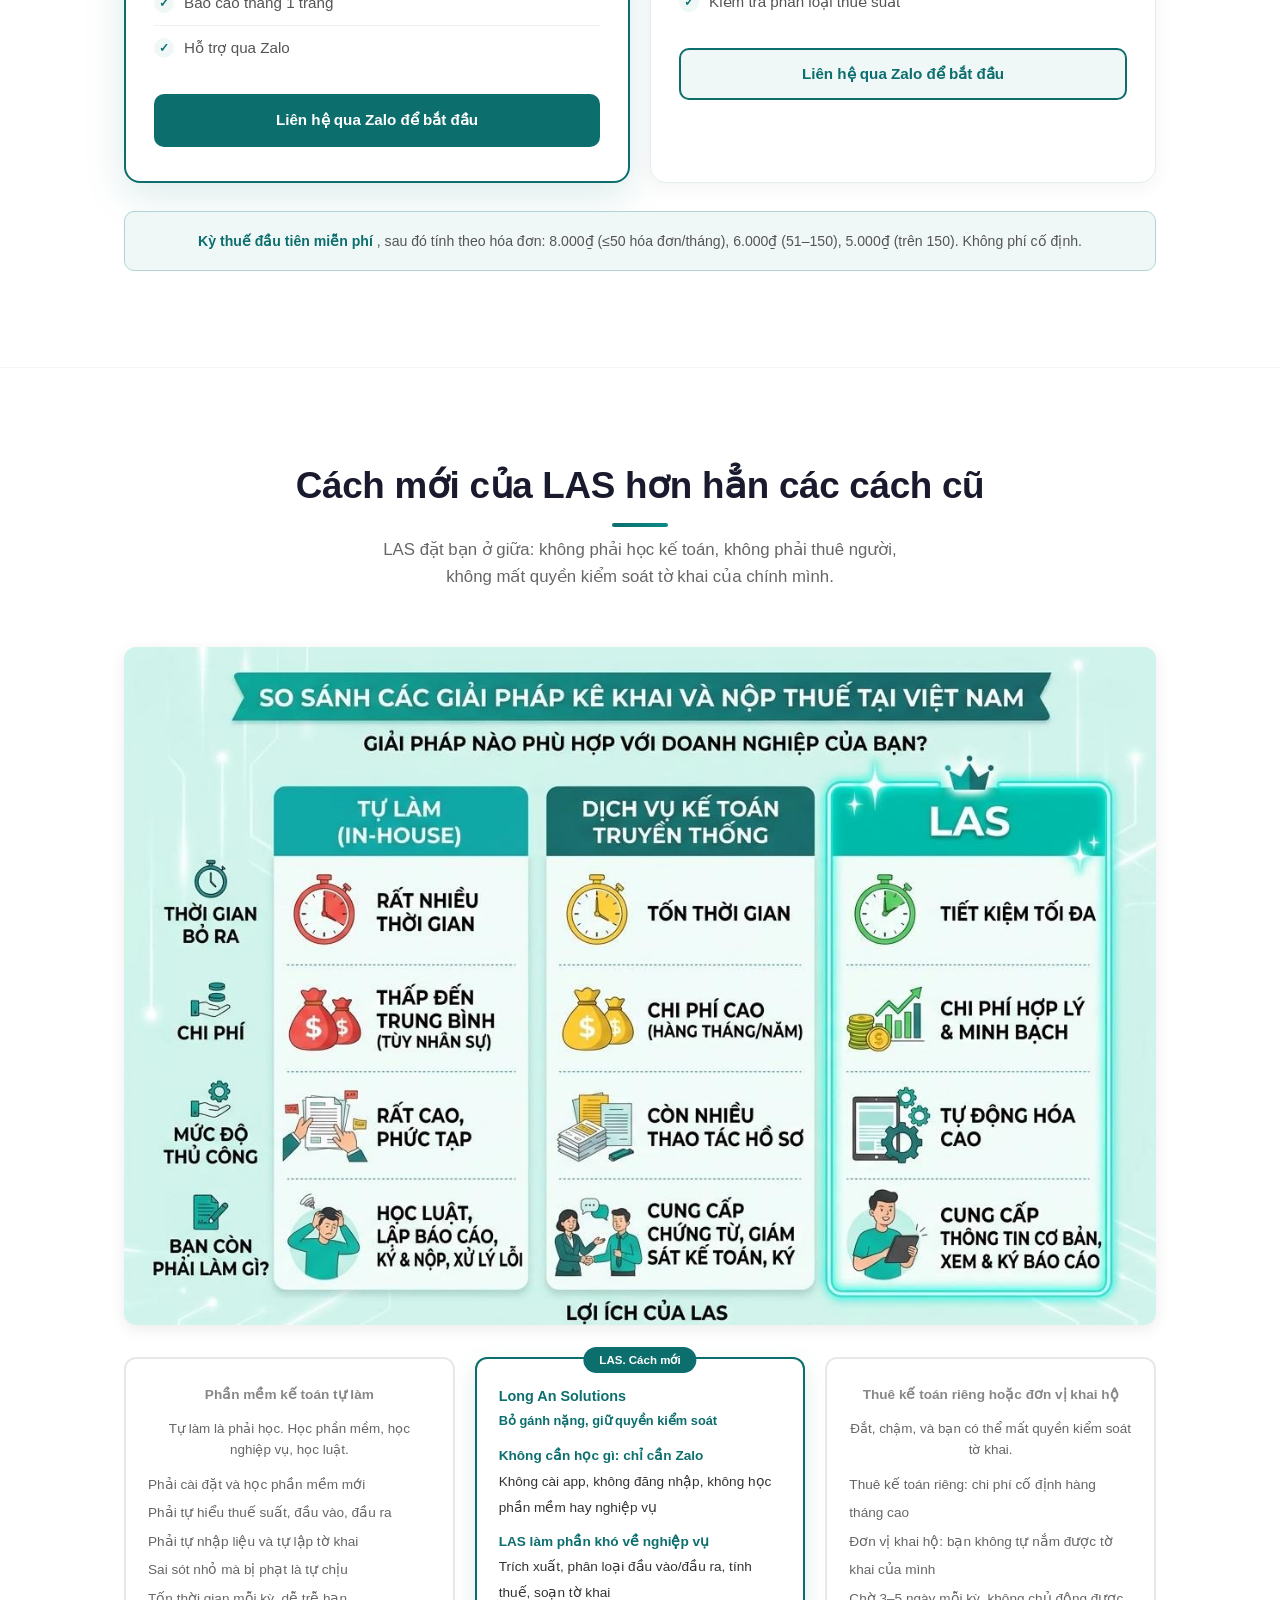
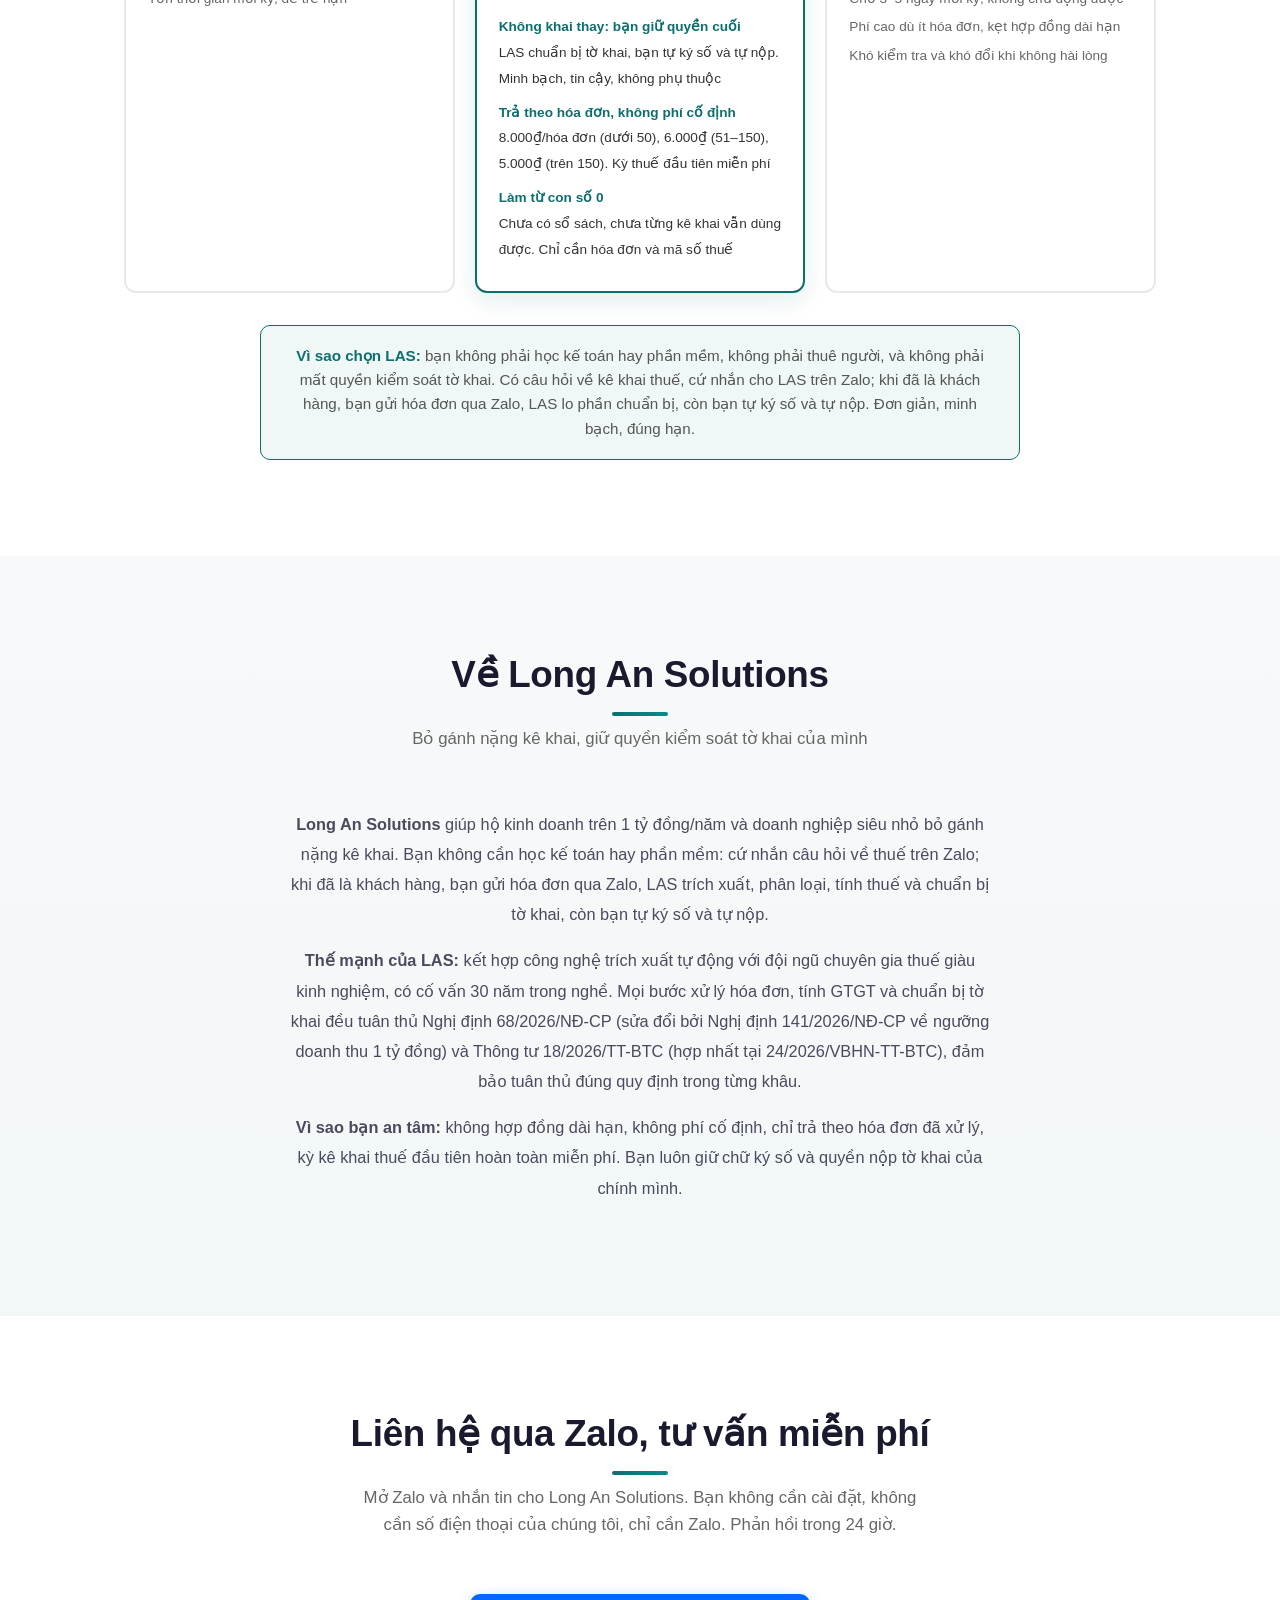
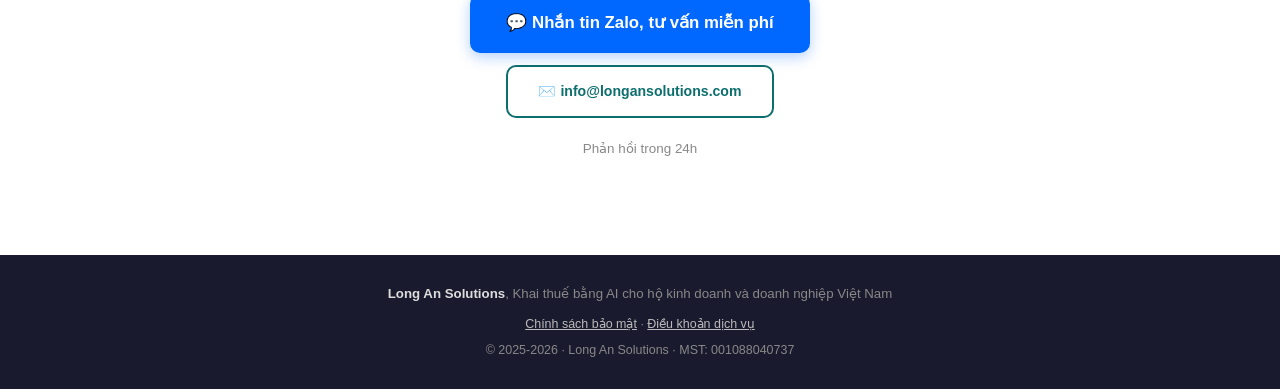
==== commit 9ebb27f3: "Replace demo video with v11: real app screens, one consistent voice, free first period CTA Co-Author" ====
--- a/index.html
+++ b/index.html
@@ -318,9 +318,9 @@
       <div class="intro-video fade-in">
         <h3 id="hw_video_h" data-key="hw_video_h">Giới thiệu cách LAS hoạt động</h3>
         <p id="hw_video_p" data-key="hw_video_p">Video ngắn giới thiệu cách LAS hoạt động.</p>
-        <video controls muted playsinline preload="metadata" poster="assets/video/las-core-persona-v10-poster.jpg" aria-labelledby="hw_video_h" aria-describedby="hw_video_p">
-          <source src="assets/video/las-core-persona-narrative-v10-mobile.mp4" type="video/mp4" media="(max-width: 767px)">
-          <source src="assets/video/las-core-persona-narrative-v10.mp4" type="video/mp4">
+        <video controls muted playsinline preload="metadata" poster="assets/video/las-demo-v11-poster.jpg" aria-labelledby="hw_video_h" aria-describedby="hw_video_p">
+          <source src="assets/video/las-demo-v11-mobile.mp4" type="video/mp4" media="(max-width: 767px)">
+          <source src="assets/video/las-demo-v11.mp4" type="video/mp4">
           <span data-key="hw_video_fb">Trình duyệt của bạn không hỗ trợ video.</span>
         </video>
       </div>
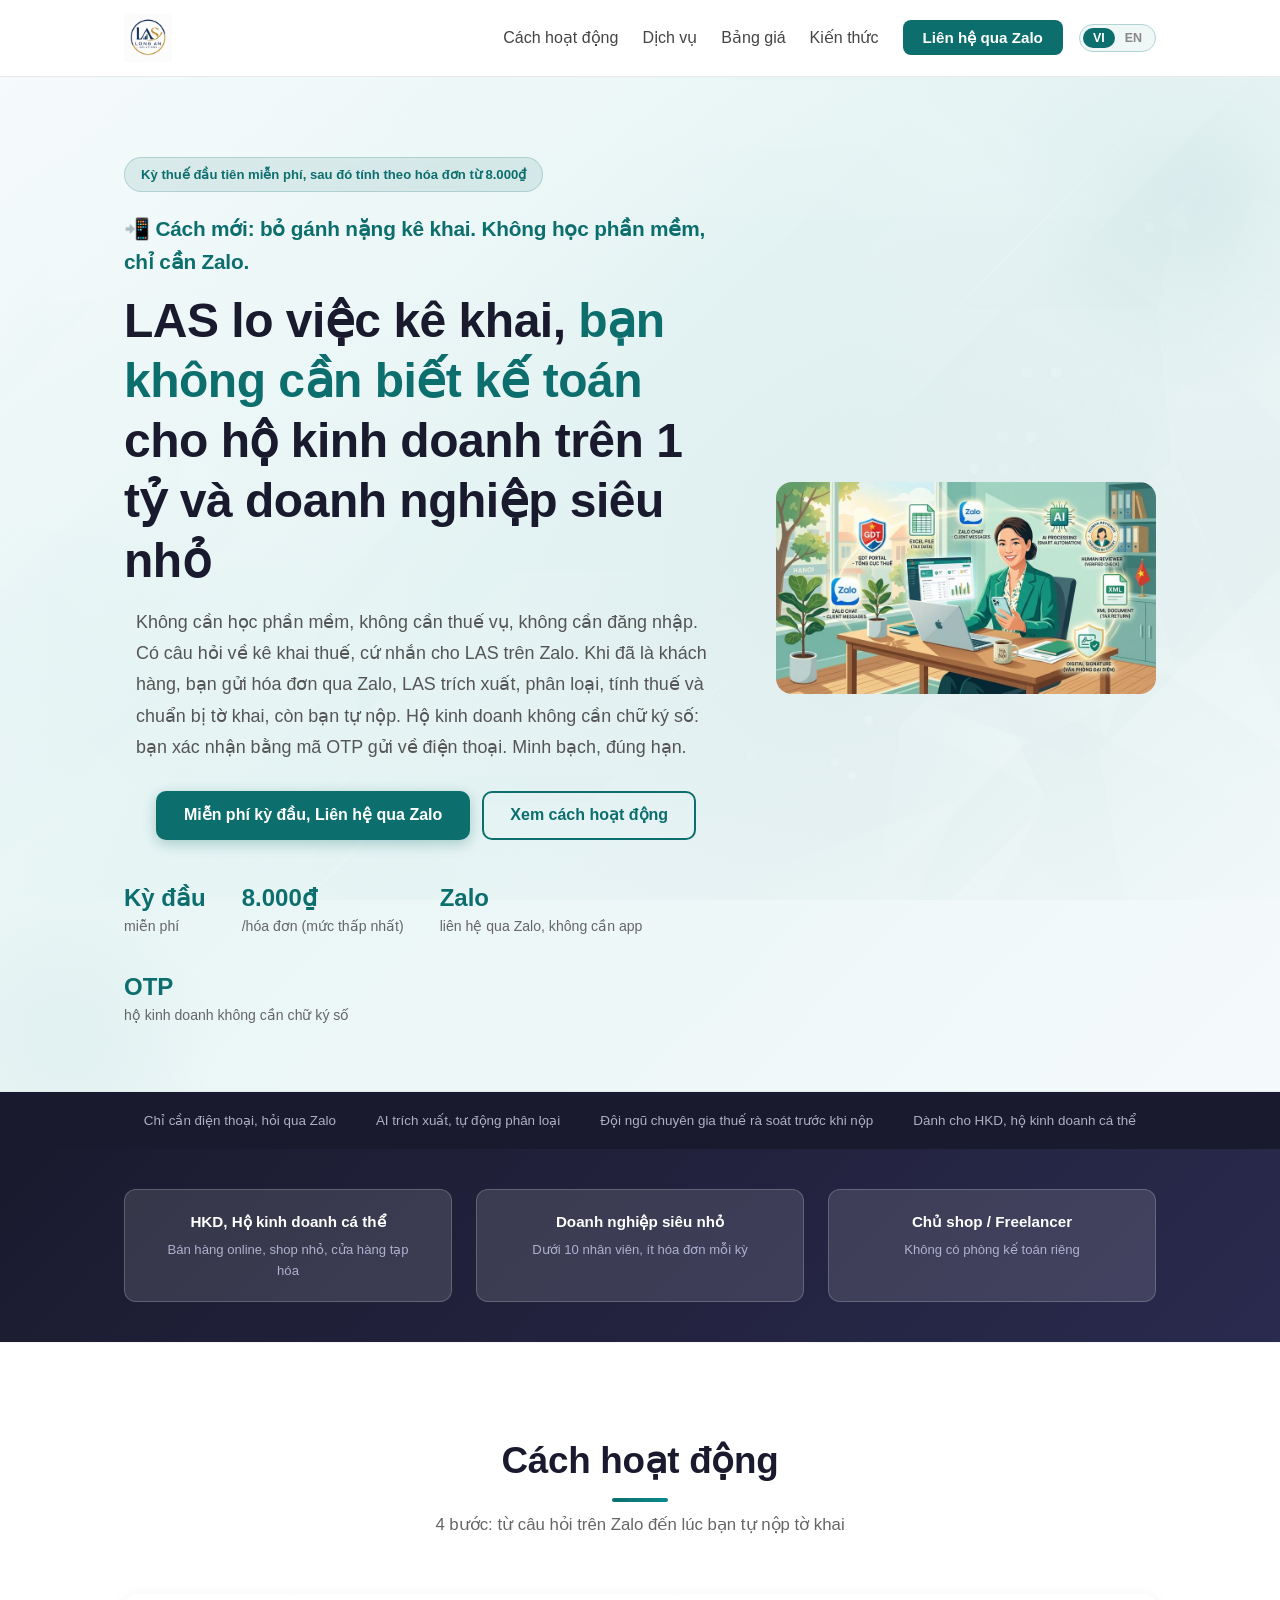
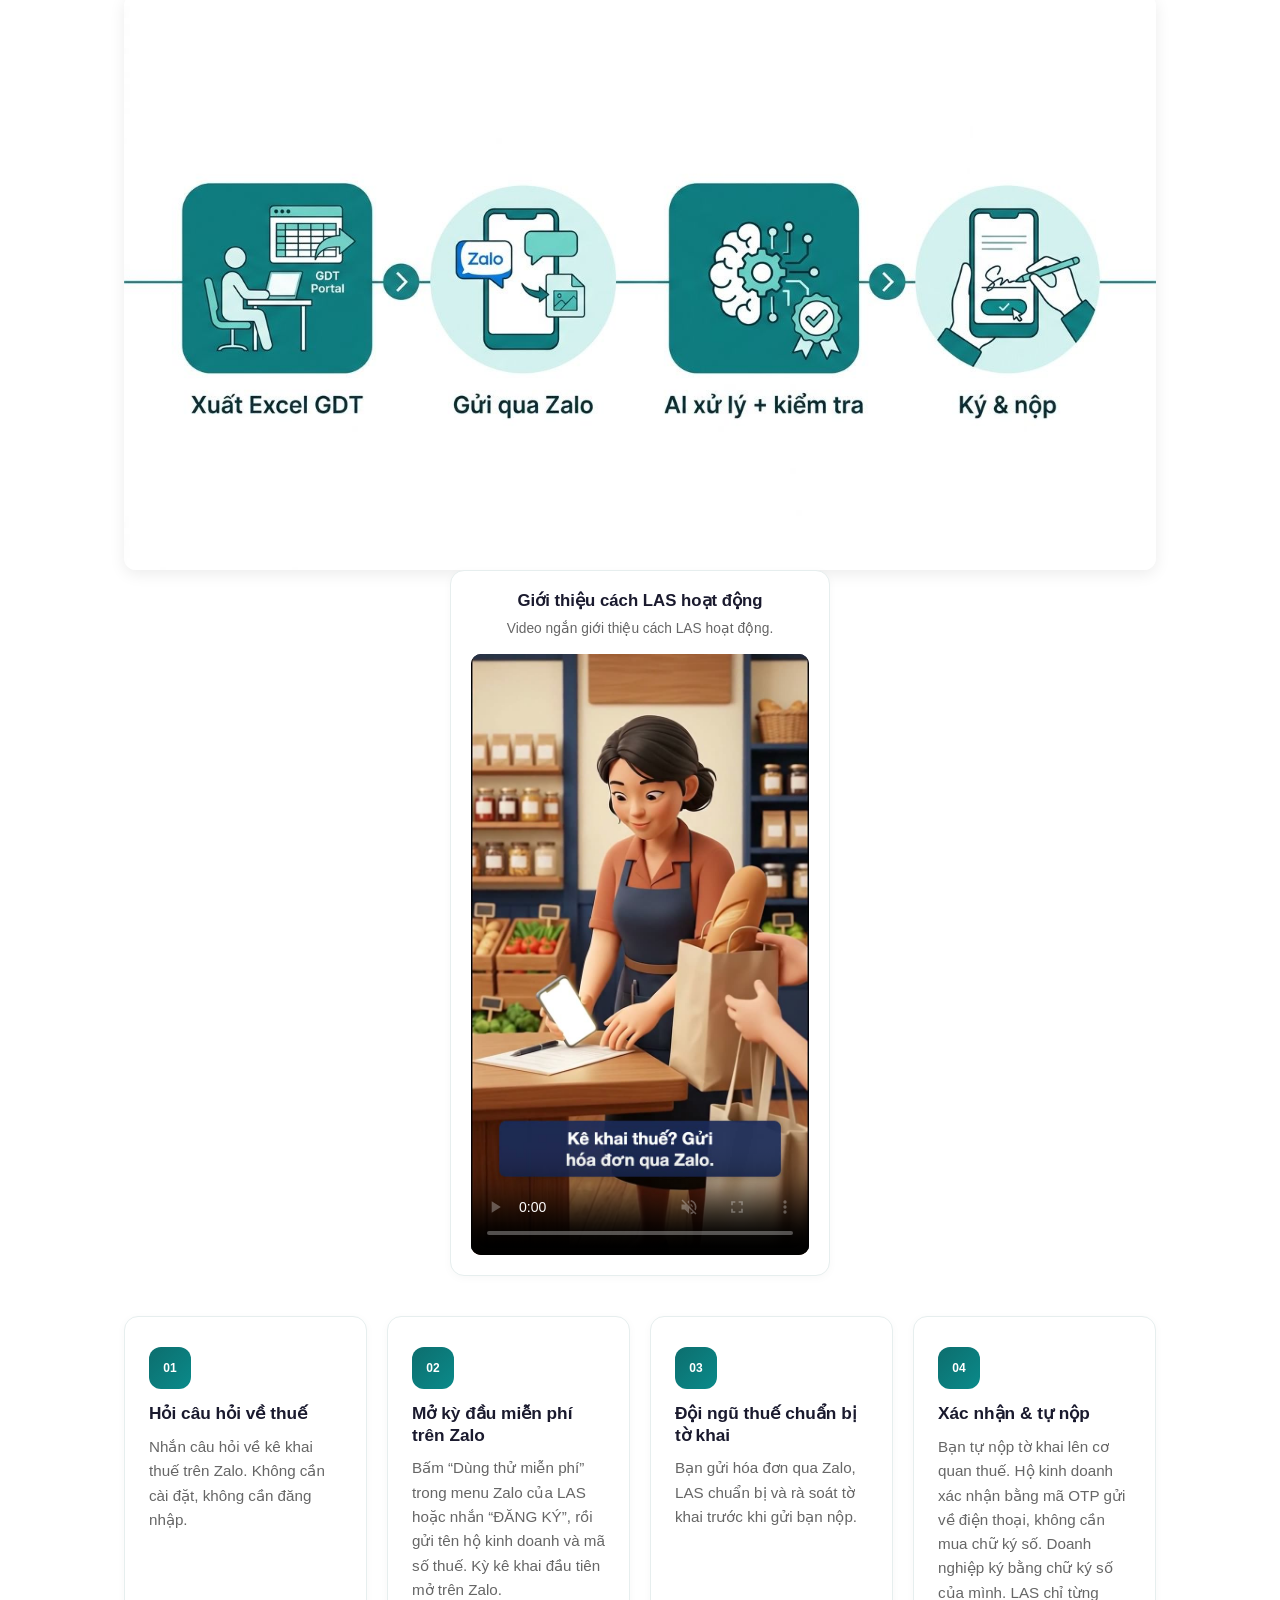
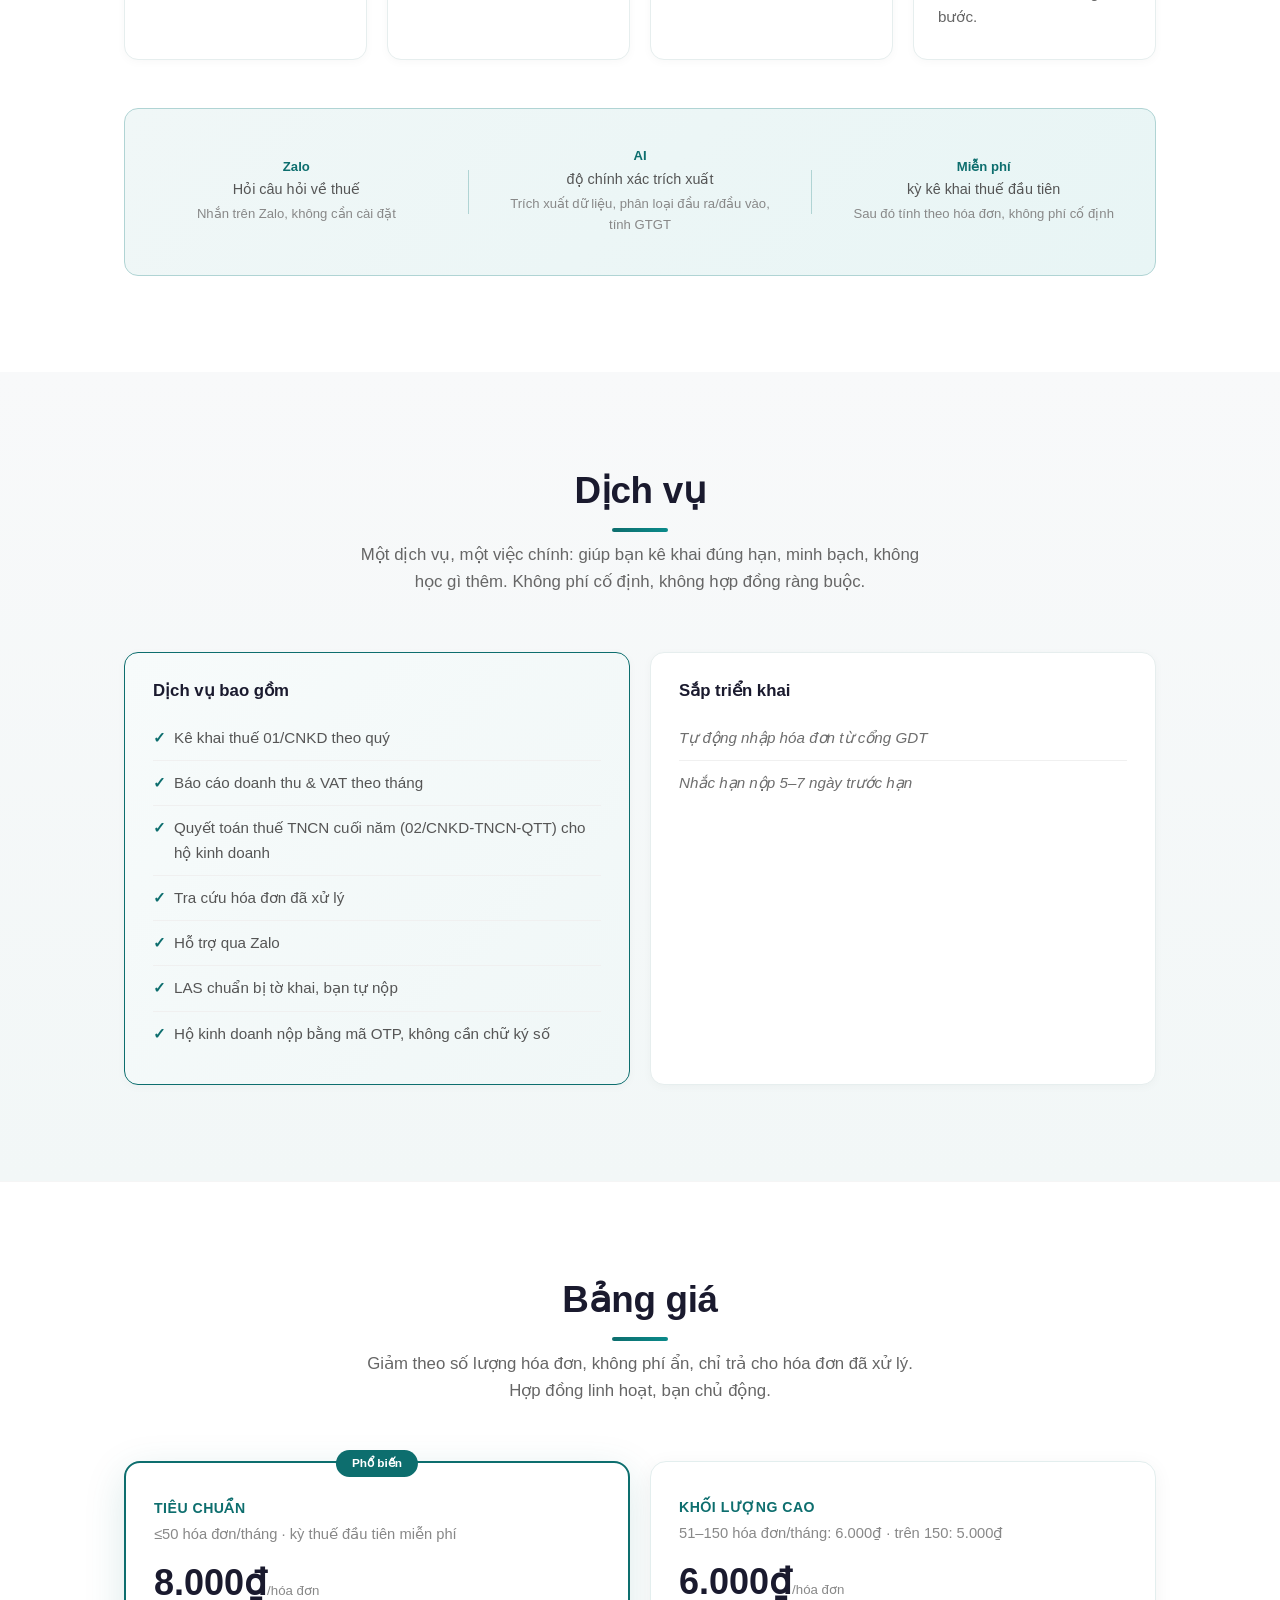
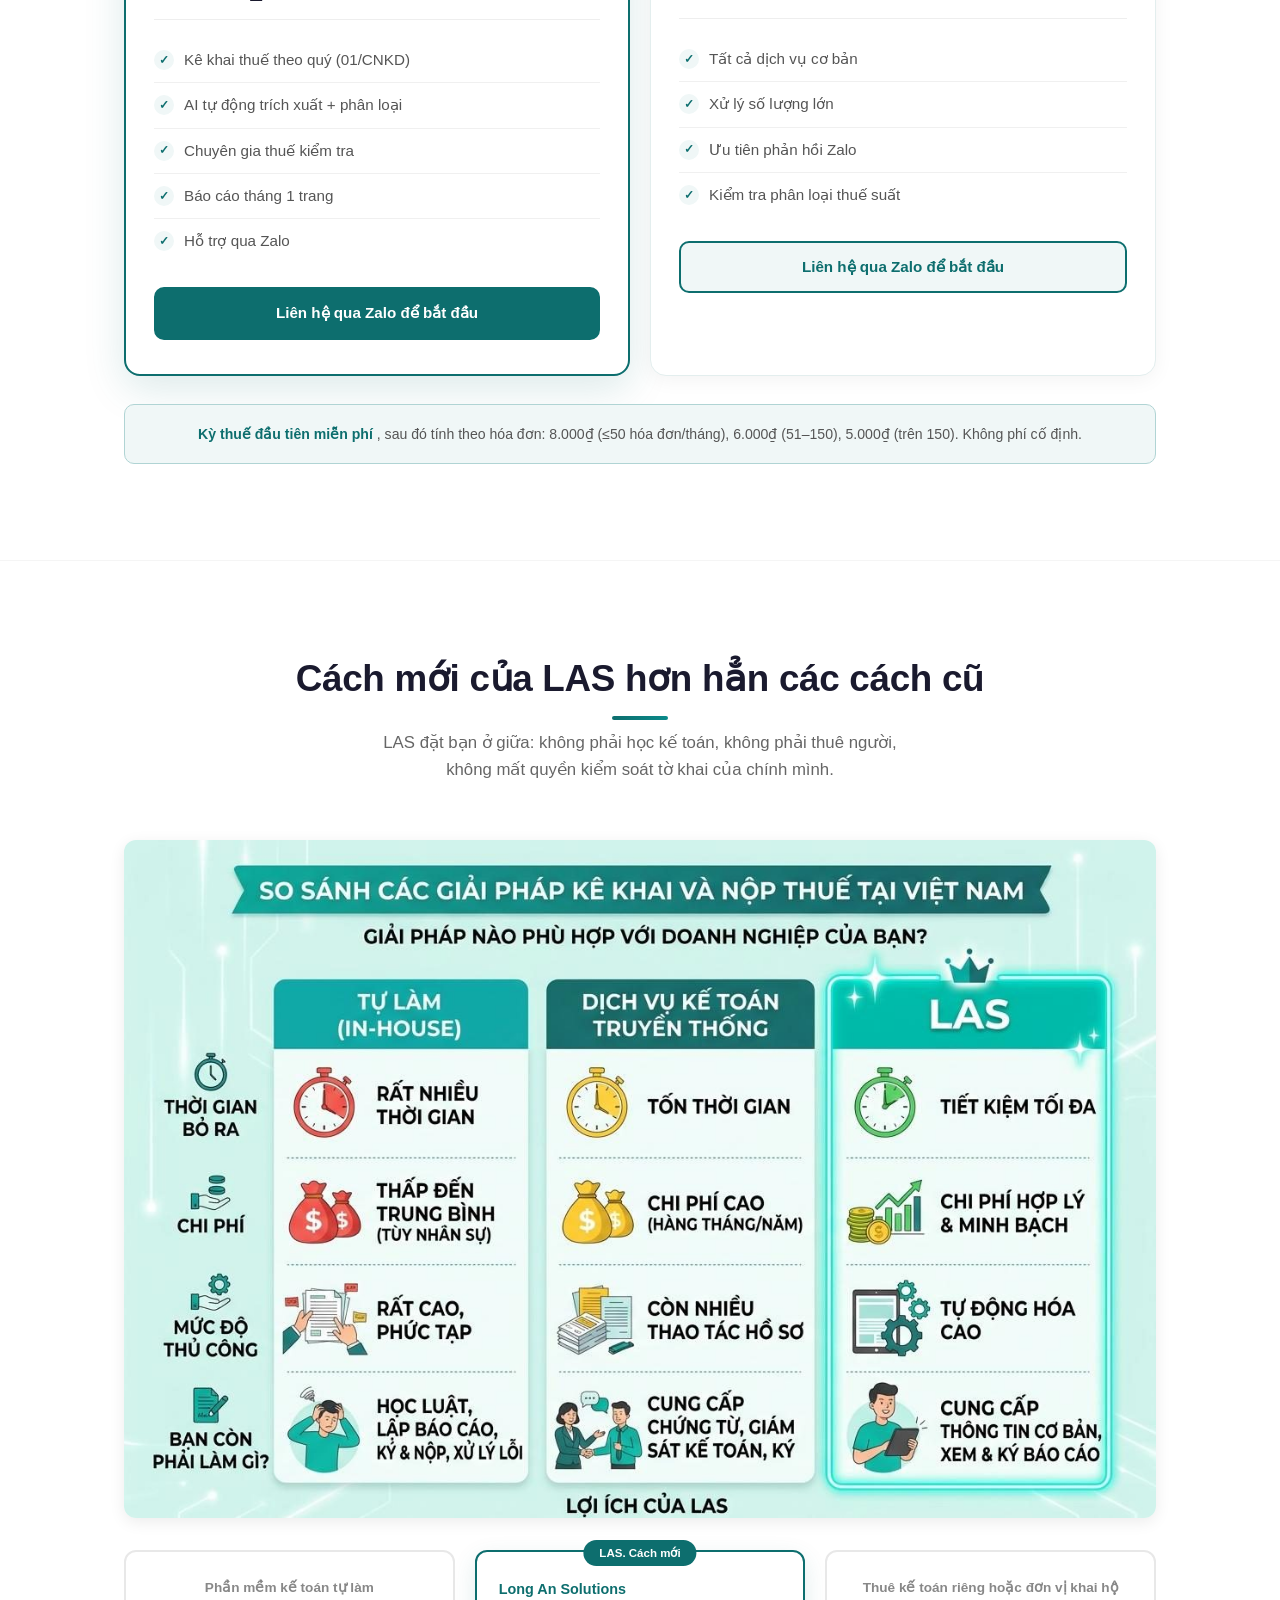
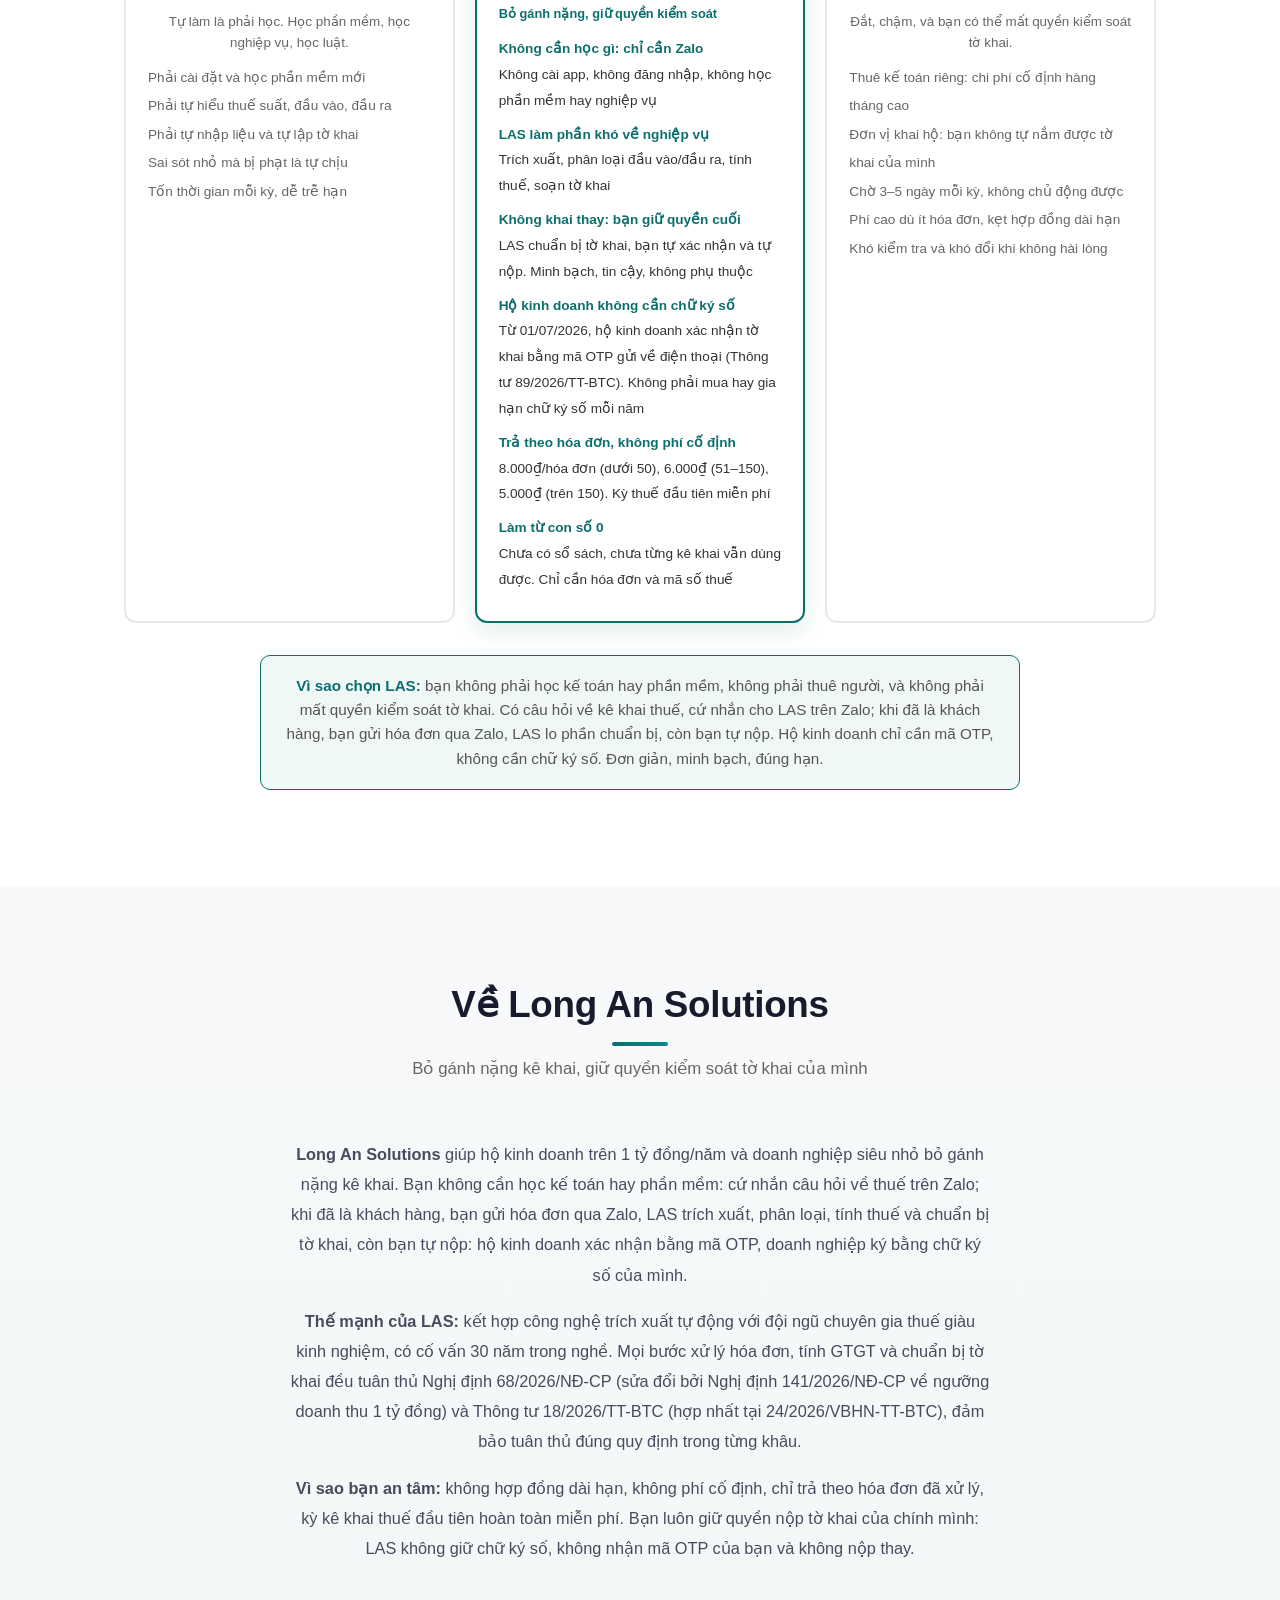
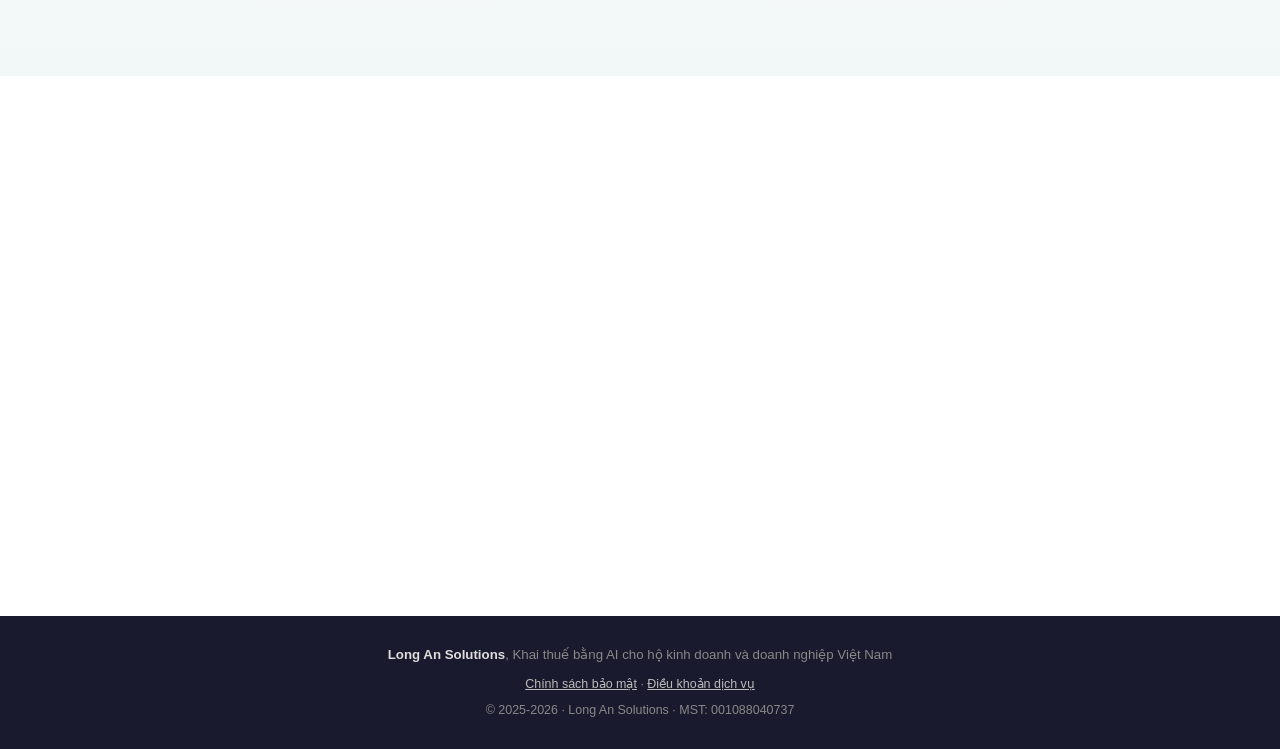
==== commit 09cf11be: "Household businesses file with an OTP, no digital signature (Circular 89/2026); companies still sign" ====
--- a/index.html
+++ b/index.html
@@ -4,7 +4,7 @@
   <meta charset="UTF-8">
   <meta name="viewport" content="width=device-width, initial-scale=1.0">
   <title>Long An Solutions, khai thuế bằng AI cho hộ kinh doanh</title>
-  <meta name="description" content="Dịch vụ khai thuế cho hộ kinh doanh trên 1 tỷ và doanh nghiệp siêu nhỏ. Chỉ cần Zalo, không cần học phần mềm. Có câu hỏi về kê khai thuế, cứ nhắn cho LAS trên Zalo. LAS chuẩn bị tờ khai, bạn tự ký số và tự nộp. Kỳ kê khai thuế đầu tiên miễn phí, sau đó tính theo hóa đơn.">
+  <meta name="description" content="Dịch vụ khai thuế cho hộ kinh doanh trên 1 tỷ và doanh nghiệp siêu nhỏ. Chỉ cần Zalo, không cần học phần mềm. Có câu hỏi về kê khai thuế, cứ nhắn cho LAS trên Zalo. LAS chuẩn bị tờ khai, bạn tự nộp. Hộ kinh doanh nộp bằng mã OTP trên điện thoại, không cần chữ ký số. Kỳ kê khai thuế đầu tiên miễn phí, sau đó tính theo hóa đơn.">
   <link rel="canonical" href="https://longansolutions.com/">
   <link rel="icon" href="favicon.ico" sizes="any">
   <link rel="icon" type="image/png" href="apple-touch-icon.png" sizes="180x180">
@@ -225,6 +225,28 @@
     gtag('js', new Date());
     gtag('config', 'G-XXEYJRVGB8');
   </script>
+  <script>
+    // Every Zalo button click → GA4 "click_zalo" with where it was clicked and the
+    // campaign that brought the visitor (UTM kept for the session), so each new
+    // Zalo follower can be traced back to a page, button and ad (30/09/2026).
+    (function () {
+      var q = new URLSearchParams(location.search);
+      ['utm_source', 'utm_medium', 'utm_campaign'].forEach(function (k) {
+        if (q.get(k)) sessionStorage.setItem('las_' + k, q.get(k));
+      });
+      document.addEventListener('click', function (e) {
+        var a = e.target.closest && e.target.closest('a[href*="zalo.me"]');
+        if (!a || typeof gtag !== 'function') return;
+        gtag('event', 'click_zalo', {
+          placement: a.getAttribute('data-key') || a.className || 'link',
+          page: location.pathname,
+          utm_source: sessionStorage.getItem('las_utm_source') || '(direct)',
+          utm_medium: sessionStorage.getItem('las_utm_medium') || '(none)',
+          utm_campaign: sessionStorage.getItem('las_utm_campaign') || '(none)'
+        });
+      });
+    })();
+  </script>
 </head>
 <body>
 <a href="#main" class="skip-link" data-key="skip">Bỏ qua điều hướng</a>
@@ -255,7 +277,7 @@
         <div class="hero-badge" data-key="badge">Kỳ thuế đầu tiên miễn phí, sau đó tính theo hóa đơn từ 8.000₫</div>
         <p class="hero-tagline" data-key="tagline">📲 Cách mới: bỏ gánh nặng kê khai. Không học phần mềm, chỉ cần Zalo.</p>
         <h1 data-key="h1">LAS lo việc kê khai, <span class="accent">bạn không cần biết kế toán</span><br>cho hộ kinh doanh trên 1 tỷ và doanh nghiệp siêu nhỏ</h1>
-        <p class="hero-sub" data-key="sub">Không cần học phần mềm, không cần thuế vụ, không cần đăng nhập. Có câu hỏi về kê khai thuế, cứ nhắn cho LAS trên Zalo. Khi đã là khách hàng, bạn gửi hóa đơn qua Zalo, LAS trích xuất, phân loại, tính thuế và chuẩn bị tờ khai, còn bạn chỉ ký số và tự nộp. Minh bạch, đúng hạn.</p>
+        <p class="hero-sub" data-key="sub">Không cần học phần mềm, không cần thuế vụ, không cần đăng nhập. Có câu hỏi về kê khai thuế, cứ nhắn cho LAS trên Zalo. Khi đã là khách hàng, bạn gửi hóa đơn qua Zalo, LAS trích xuất, phân loại, tính thuế và chuẩn bị tờ khai, còn bạn tự nộp. Hộ kinh doanh không cần chữ ký số: bạn xác nhận bằng mã OTP gửi về điện thoại. Minh bạch, đúng hạn.</p>
         <div class="hero-ctas">
           <a href="https://zalo.me/3707648784961165171" target="_blank" rel="noopener" class="btn-primary" data-key="cta1">Miễn phí kỳ đầu, Liên hệ qua Zalo</a>
           <a href="#how-it-works" class="btn-ghost" data-key="cta2">Xem cách hoạt động</a>
@@ -264,6 +286,7 @@
           <div class="stat"><strong data-key="s1l_strong">Kỳ đầu</strong><span data-key="s1l_span"> miễn phí</span></div>
           <div class="stat"><strong>8.000₫</strong><span data-key="s3l">/hóa đơn (mức thấp nhất)</span></div>
           <div class="stat"><strong>Zalo</strong> <span data-key="s4l">liên hệ qua Zalo, không cần app</span></div>
+          <div class="stat"><strong>OTP</strong><span data-key="s5l">hộ kinh doanh không cần chữ ký số</span></div>
         </div>
       </div>
       <div class="hero-visual">
@@ -338,12 +361,12 @@
         <div class="step fade-in">
           <div class="step-icon" style="font-weight:700;font-size:.75rem">03</div>
           <h3 data-key="s3_h">Đội ngũ thuế chuẩn bị tờ khai</h3>
-          <p data-key="s3_p">Bạn gửi hóa đơn qua Zalo, LAS chuẩn bị và rà soát tờ khai trước khi gửi bạn ký.</p>
+          <p data-key="s3_p">Bạn gửi hóa đơn qua Zalo, LAS chuẩn bị và rà soát tờ khai trước khi gửi bạn nộp.</p>
         </div>
         <div class="step fade-in">
           <div class="step-icon" style="font-weight:700;font-size:.75rem">04</div>
-          <h3 data-key="s4_h">Ký số &amp; tự nộp</h3>
-          <p data-key="s4_p">Bạn ký số trên điện thoại và tự nộp lên cơ quan thuế. Mỗi kỳ mất 2 phút.</p>
+          <h3 data-key="s4_h">Xác nhận &amp; tự nộp</h3>
+          <p data-key="s4_p">Bạn tự nộp tờ khai lên cơ quan thuế. Hộ kinh doanh xác nhận bằng mã OTP gửi về điện thoại, không cần mua chữ ký số. Doanh nghiệp ký bằng chữ ký số của mình. LAS chỉ từng bước.</p>
         </div>
       </div>
 
@@ -387,7 +410,8 @@
             <li data-key="sv1_7">Quyết toán thuế TNCN cuối năm (02/CNKD-TNCN-QTT) cho hộ kinh doanh</li>
             <li data-key="sv1_4">Tra cứu hóa đơn đã xử lý</li>
             <li data-key="sv1_5">Hỗ trợ qua Zalo</li>
-            <li data-key="sv1_6">LAS chuẩn bị tờ khai, bạn tự ký số và tự nộp</li>
+            <li data-key="sv1_6">LAS chuẩn bị tờ khai, bạn tự nộp</li>
+            <li data-key="sv1_8">Hộ kinh doanh nộp bằng mã OTP, không cần chữ ký số</li>
           </ul>
         </div>
         <div class="svc-card fade-in">
@@ -477,7 +501,9 @@
             <li style="font-weight:700;color:#0d6e6e;margin-top:8px" data-key="wu_las_2">LAS làm phần khó về nghiệp vụ</li>
             <li data-key="wu_las_2b">Trích xuất, phân loại đầu vào/đầu ra, tính thuế, soạn tờ khai</li>
             <li style="font-weight:700;color:#0d6e6e;margin-top:8px" data-key="wu_las_3">Không khai thay: bạn giữ quyền cuối</li>
-            <li data-key="wu_las_3b">LAS chuẩn bị tờ khai, bạn tự ký số và tự nộp. Minh bạch, tin cậy, không phụ thuộc</li>
+            <li data-key="wu_las_3b">LAS chuẩn bị tờ khai, bạn tự xác nhận và tự nộp. Minh bạch, tin cậy, không phụ thuộc</li>
+            <li style="font-weight:700;color:#0d6e6e;margin-top:8px" data-key="wu_las_6">Hộ kinh doanh không cần chữ ký số</li>
+            <li data-key="wu_las_6b">Từ 01/07/2026, hộ kinh doanh xác nhận tờ khai bằng mã OTP gửi về điện thoại (Thông tư 89/2026/TT-BTC). Không phải mua hay gia hạn chữ ký số mỗi năm</li>
             <li style="font-weight:700;color:#0d6e6e;margin-top:8px" data-key="wu_las_4">Trả theo hóa đơn, không phí cố định</li>
             <li data-key="wu_las_4b">8.000₫/hóa đơn (dưới 50), 6.000₫ (51–150), 5.000₫ (trên 150). Kỳ thuế đầu tiên miễn phí</li>
             <li style="font-weight:700;color:#0d6e6e;margin-top:8px" data-key="wu_las_5">Làm từ con số 0</li>
@@ -498,7 +524,7 @@
       </div>
       <div style="margin-top:32px;text-align:center" class="fade-in">
         <p style="font-size:.95rem;color:#555;background:#f0f7f7;border:1px solid #0d6e6e;border-radius:10px;padding:18px 24px;display:inline-block;max-width:760px">
-          <span data-key="wu_cta_t"><strong style="color:#0d6e6e">Vì sao chọn LAS:</strong> bạn không phải học kế toán hay phần mềm, không phải thuê người, và không phải mất quyền kiểm soát tờ khai. Có câu hỏi về kê khai thuế, cứ nhắn cho LAS trên Zalo; khi đã là khách hàng, bạn gửi hóa đơn qua Zalo, LAS lo phần chuẩn bị, còn bạn tự ký số và tự nộp. Đơn giản, minh bạch, đúng hạn.</span>
+          <span data-key="wu_cta_t"><strong style="color:#0d6e6e">Vì sao chọn LAS:</strong> bạn không phải học kế toán hay phần mềm, không phải thuê người, và không phải mất quyền kiểm soát tờ khai. Có câu hỏi về kê khai thuế, cứ nhắn cho LAS trên Zalo; khi đã là khách hàng, bạn gửi hóa đơn qua Zalo, LAS lo phần chuẩn bị, còn bạn tự nộp. Hộ kinh doanh chỉ cần mã OTP, không cần chữ ký số. Đơn giản, minh bạch, đúng hạn.</span>
         </p>
       </div>
     </div>
@@ -512,9 +538,9 @@
         <p data-key="ab_sub">Bỏ gánh nặng kê khai, giữ quyền kiểm soát tờ khai của mình</p>
       </div>
       <div class="about-wrap fade-in">
-        <p data-key="ab_p1"><strong>Long An Solutions</strong> giúp hộ kinh doanh trên 1 tỷ đồng/năm và doanh nghiệp siêu nhỏ bỏ gánh nặng kê khai. Bạn không cần học kế toán hay phần mềm: cứ nhắn câu hỏi về thuế trên Zalo; khi đã là khách hàng, bạn gửi hóa đơn qua Zalo, LAS trích xuất, phân loại, tính thuế và chuẩn bị tờ khai, còn bạn tự ký số và tự nộp.</p>
+        <p data-key="ab_p1"><strong>Long An Solutions</strong> giúp hộ kinh doanh trên 1 tỷ đồng/năm và doanh nghiệp siêu nhỏ bỏ gánh nặng kê khai. Bạn không cần học kế toán hay phần mềm: cứ nhắn câu hỏi về thuế trên Zalo; khi đã là khách hàng, bạn gửi hóa đơn qua Zalo, LAS trích xuất, phân loại, tính thuế và chuẩn bị tờ khai, còn bạn tự nộp: hộ kinh doanh xác nhận bằng mã OTP, doanh nghiệp ký bằng chữ ký số của mình.</p>
         <p data-key="ab_p2"><strong>Thế mạnh của LAS:</strong> kết hợp công nghệ trích xuất tự động với đội ngũ chuyên gia thuế giàu kinh nghiệm, có cố vấn 30 năm trong nghề. Mọi bước xử lý hóa đơn, tính GTGT và chuẩn bị tờ khai đều tuân thủ Nghị định 68/2026/NĐ-CP (sửa đổi bởi Nghị định 141/2026/NĐ-CP về ngưỡng doanh thu 1 tỷ đồng) và Thông tư 18/2026/TT-BTC (hợp nhất tại 24/2026/VBHN-TT-BTC), đảm bảo tuân thủ đúng quy định trong từng khâu.</p>
-        <p data-key="ab_p3"><strong>Vì sao bạn an tâm:</strong> không hợp đồng dài hạn, không phí cố định, chỉ trả theo hóa đơn đã xử lý, kỳ kê khai thuế đầu tiên hoàn toàn miễn phí. Bạn luôn giữ chữ ký số và quyền nộp tờ khai của chính mình.</p>
+        <p data-key="ab_p3"><strong>Vì sao bạn an tâm:</strong> không hợp đồng dài hạn, không phí cố định, chỉ trả theo hóa đơn đã xử lý, kỳ kê khai thuế đầu tiên hoàn toàn miễn phí. Bạn luôn giữ quyền nộp tờ khai của chính mình: LAS không giữ chữ ký số, không nhận mã OTP của bạn và không nộp thay.</p>
       </div>
     </div>
   </section>
@@ -527,7 +553,7 @@
         <p data-key="ct_sub">Mở Zalo và nhắn tin cho Long An Solutions. Bạn không cần cài đặt, không cần số điện thoại của chúng tôi, chỉ cần Zalo. Phản hồi trong 24 giờ.</p>
       </div>
       <div class="contact-info fade-in">
-        <a href="https://zalo.me/3707648784961165171" target="_blank" rel="noopener" class="contact-btn btn-zalo" onclick="gtag('event', 'click_zalo', {'method': 'button', 'label': 'Contact Zalo'})">💬 Nhắn tin Zalo, tư vấn miễn phí</a>
+        <a href="https://zalo.me/3707648784961165171" target="_blank" rel="noopener" class="contact-btn btn-zalo">💬 Nhắn tin Zalo, tư vấn miễn phí</a>
         <a href="mailto:info@longansolutions.com" class="contact-btn-secondary" onclick="gtag('event', 'click_email', {'method': 'button', 'label': 'Contact Email'})">✉️ info@longansolutions.com</a>
         <div class="contact-meta">
           <span data-key="ct_meta2">Phản hồi trong 24h</span>
@@ -550,10 +576,10 @@
   badge:"First period free, then per-invoice from 8,000₫",
   tagline:"📲 The new way: the filing burden is gone. No software to learn, just Zalo.",
   h1:"<span class=\"accent\">We handle the filing.</span><br>You never need to know accounting<br>for household businesses over 1 billion VND and micro-enterprises",
-  sub:"No software to learn, no tax procedure, no login. Have a tax filing question? Just message LAS on Zalo. Once you are a customer, you send invoices via Zalo; we extract, classify, calculate and prepare the return, and you only sign and file yourself. Transparent, on time.",
+  sub:"No software to learn, no tax procedure, no login. Have a tax filing question? Just message LAS on Zalo. Once you are a customer, you send invoices via Zalo; we extract, classify, calculate and prepare the return, and you file it yourself. Household businesses need no digital signature: you confirm with a one-time code (OTP) sent to your phone. Transparent, on time.",
   cta1:"Free first period, Contact on Zalo", cta2:"See how it works",
   s1l_strong:"First period", s1l_span:" free",
-  s3l:"/invoice (lowest tier)", s4l:"Contact via Zalo, no app needed",
+  s3l:"/invoice (lowest tier)", s4l:"Contact via Zalo, no app needed", s5l:"household businesses need no digital signature",
   pf1l:"Just a phone, ask via Zalo", pf2l:"AI extracts &amp; auto-classifies", pf3l:"Tax team reviews before filing", pf4l:"Built for HKD, household businesses",
   aud1:"HKD, Household Businesses", aud1_sub:"Online sellers, small shops, grocery stores",
   aud2:"Micro-enterprises", aud2_sub:"Under 10 employees, few invoices per period",
@@ -562,8 +588,8 @@
   hw_video_h:"An introduction to how LAS works", hw_video_p:"A short video introducing how LAS works.", hw_video_fb:"Your browser does not support video.",
   s1_h:"Ask a tax question", s1_p:"Message your tax filing question on Zalo. Nothing to install, no login.",
   s2_h:"Start your free first period on Zalo", s2_p:"Tap “Dùng thử miễn phí” in the LAS Zalo menu or send “ĐĂNG KÝ”, then send your business name and tax ID (mã số thuế). Your first filing period opens on Zalo.",
-  s3_h:"Our tax team prepares the return", s3_p:"You send invoices via Zalo; LAS prepares and reviews the return before sending it to you to sign.",
-  s4_h:"Sign &amp; file yourself", s4_p:"You sign digitally on your phone and file with the tax authority yourself. Takes 2 minutes per period.",
+  s3_h:"Our tax team prepares the return", s3_p:"You send invoices via Zalo; LAS prepares and reviews the return before sending it to you to file.",
+  s4_h:"Confirm &amp; file yourself", s4_p:"You file the return with the tax authority yourself. Household businesses confirm with a one-time code (OTP) sent to their phone, no digital signature to buy. Companies sign with their own digital signature. LAS guides you step by step.",
   tc1l:"Ask a tax question", tc1s:"Message on Zalo, nothing to install",
   tc2l:"extraction accuracy", tc2s:"Extracts data, auto-classifies input/output, calculates VAT",
   tc3l:"first period free", tc3s:"Then per-invoice, no fixed fee",
@@ -583,7 +609,7 @@
   wu_las_2:"We do the hard tax work",
   wu_las_2b:"We extract, classify input/output, calculate tax and prepare the return",
   wu_las_3:"No filing on your behalf: you keep the final say",
-  wu_las_3b:"We prepare the return, you sign digitally and file yourself. Transparent, trustworthy, no dependency",
+  wu_las_3b:"We prepare the return, you confirm and file it yourself. Transparent, trustworthy, no dependency", wu_las_6:"Household businesses need no digital signature", wu_las_6b:"Since 01/07/2026, household businesses confirm their return with a one-time code (OTP) sent to their phone (Circular 89/2026/TT-BTC). No digital signature to buy or renew every year",
   wu_las_4:"Per-invoice pricing, no fixed fee",
   wu_las_4b:"8,000₫/invoice (under 50), 6,000₫ (51–150), 5,000₫ (over 150). First tax period free",
   wu_las_5:"Start from zero",
@@ -595,13 +621,13 @@
   wu_trad_3:"Wait 3–5 days each period, not in control",
   wu_trad_4:"High fees even with few invoices, locked in long contract",
   wu_trad_5:"Hard to verify and hard to switch if unhappy",
-  wu_cta_t:"<strong style=\"color:#0d6e6e\">Why choose LAS:</strong> you don't learn accounting or software, you don't hire someone, and you don't lose control of your return. Have a tax filing question? Just message LAS on Zalo; once you are a customer, you send invoices via Zalo, we do the preparation, and you sign and file yourself. Simple, transparent, on time.",
+  wu_cta_t:"<strong style=\"color:#0d6e6e\">Why choose LAS:</strong> you don't learn accounting or software, you don't hire someone, and you don't lose control of your return. Have a tax filing question? Just message LAS on Zalo; once you are a customer, you send invoices via Zalo, we do the preparation, and you file it yourself. Household businesses only need an OTP, no digital signature. Simple, transparent, on time.",
 
   sv_h:"Services", sv_sub:"One service, one core job: help you file on time, transparently, with nothing new to learn. No fixed fee, no binding contract.",
   sv1_h:"Included",
   sv1_1:"Quarterly tax filing, form 01/CNKD", sv1_2:"Monthly revenue &amp; VAT summary",
   sv1_7:"Annual personal income tax finalization (02/CNKD-TNCN-QTT) for household businesses", sv1_4:"Search processed invoices",
-  sv1_5:"Zalo support", sv1_6:"LAS prepares the return; you sign digitally and file yourself",
+  sv1_5:"Zalo support", sv1_6:"LAS prepares the return; you file it yourself", sv1_8:"Household businesses file with an OTP, no digital signature needed",
   sv2_h:"Coming soon",
   sv2_4:"Auto-import invoices from GDT portal", sv2_5:"Deadline reminders 5–7 days out",
   pr_h:"Pricing", pr_sub:"Discounts by invoice volume, no hidden fees, pay only for invoices processed. Flexible contract, you stay in control",
@@ -616,9 +642,9 @@
   pr_sub_bulk:"51–150 invoices/month: 6,000₫ · over 150: 5,000₫",
   offer_s:"Your first period is free", offer_t:", then per-invoice: 8,000₫ (≤50 invoices/month), 6,000₫ (51–150), 5,000₫ (over 150). No fixed fee.",
   ab_h:"About Long An Solutions", ab_sub:"Remove the filing burden, keep control of your own return",
-  ab_p1:"<strong>Long An Solutions</strong> helps household businesses over 1 billion VND/year and micro-enterprises drop the filing burden. You don't learn accounting or software: just message your tax questions on Zalo; once you are a customer, you send invoices via Zalo, we extract, classify, calculate and prepare the return, and you sign and file yourself.",
+  ab_p1:"<strong>Long An Solutions</strong> helps household businesses over 1 billion VND/year and micro-enterprises drop the filing burden. You don't learn accounting or software: just message your tax questions on Zalo; once you are a customer, you send invoices via Zalo, we extract, classify, calculate and prepare the return, and you file it yourself: household businesses confirm with an OTP, companies sign with their own digital signature.",
   ab_p2:"<strong>Our edge:</strong> automated extraction combined with an experienced tax team, including an advisor with 30 years in the field. Every step of invoice processing, VAT calculation and return preparation complies with Decree 68/2026/NĐ-CP (amended by Decree 141/2026/NĐ-CP on the 1 billion VND revenue threshold) and Circular 18/2026/TT-BTC (consolidated at 24/2026/VBHN-TT-BTC), keeping each step legal.",
-  ab_p3:"<strong>Why you can trust us:</strong> no long-term contract, no fixed fee, pay only for invoices processed, first tax period completely free. You always keep your digital signature and the right to file your own return.",
+  ab_p3:"<strong>Why you can trust us:</strong> no long-term contract, no fixed fee, pay only for invoices processed, first tax period completely free. You always keep the right to file your own return: LAS never holds your digital signature, never receives your OTP and never files for you.",
   ct_h:"Contact on Zalo, free consultation", ct_sub:"Open Zalo and message Long An Solutions. No install, no onboarding, no phone number needed, just Zalo. We respond within 24 hours.",
   ct_meta2:"Response within 24h",
   ft:"AI-powered tax filing for Vietnamese household businesses and SMEs",
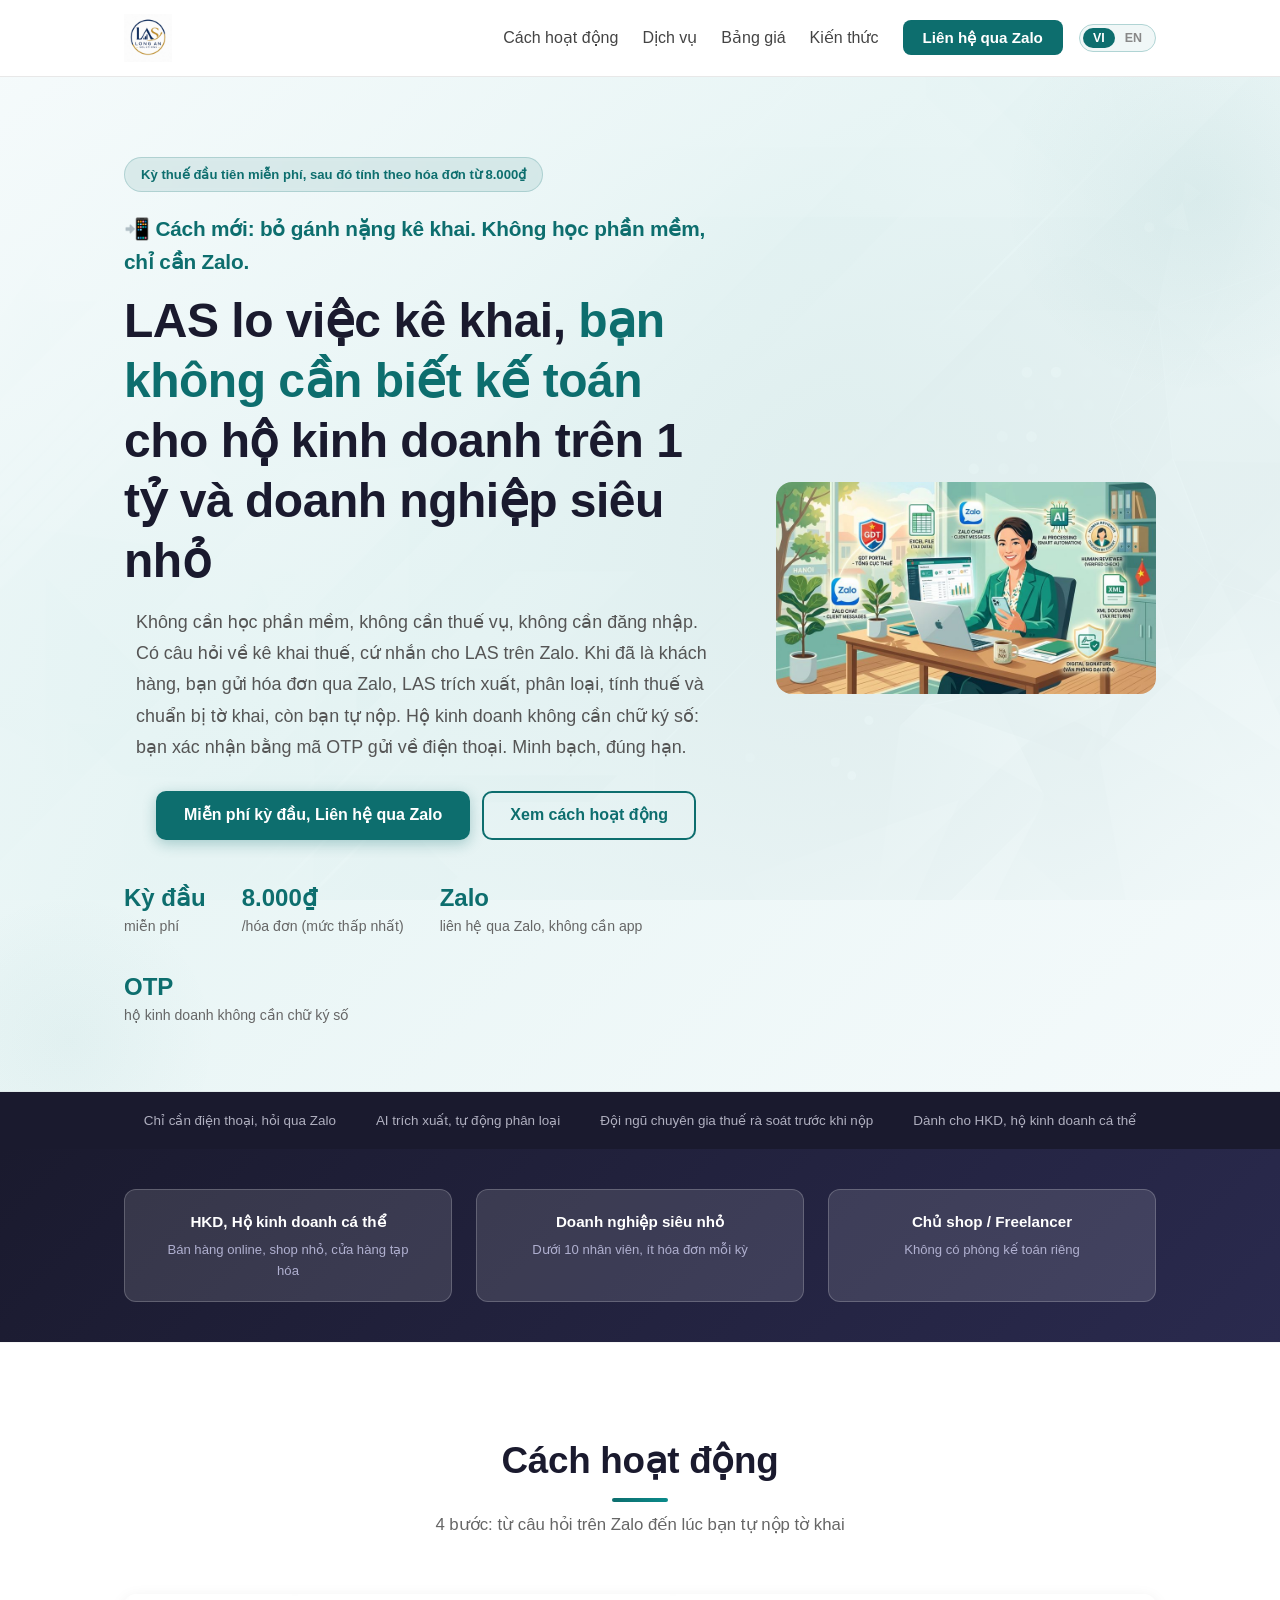
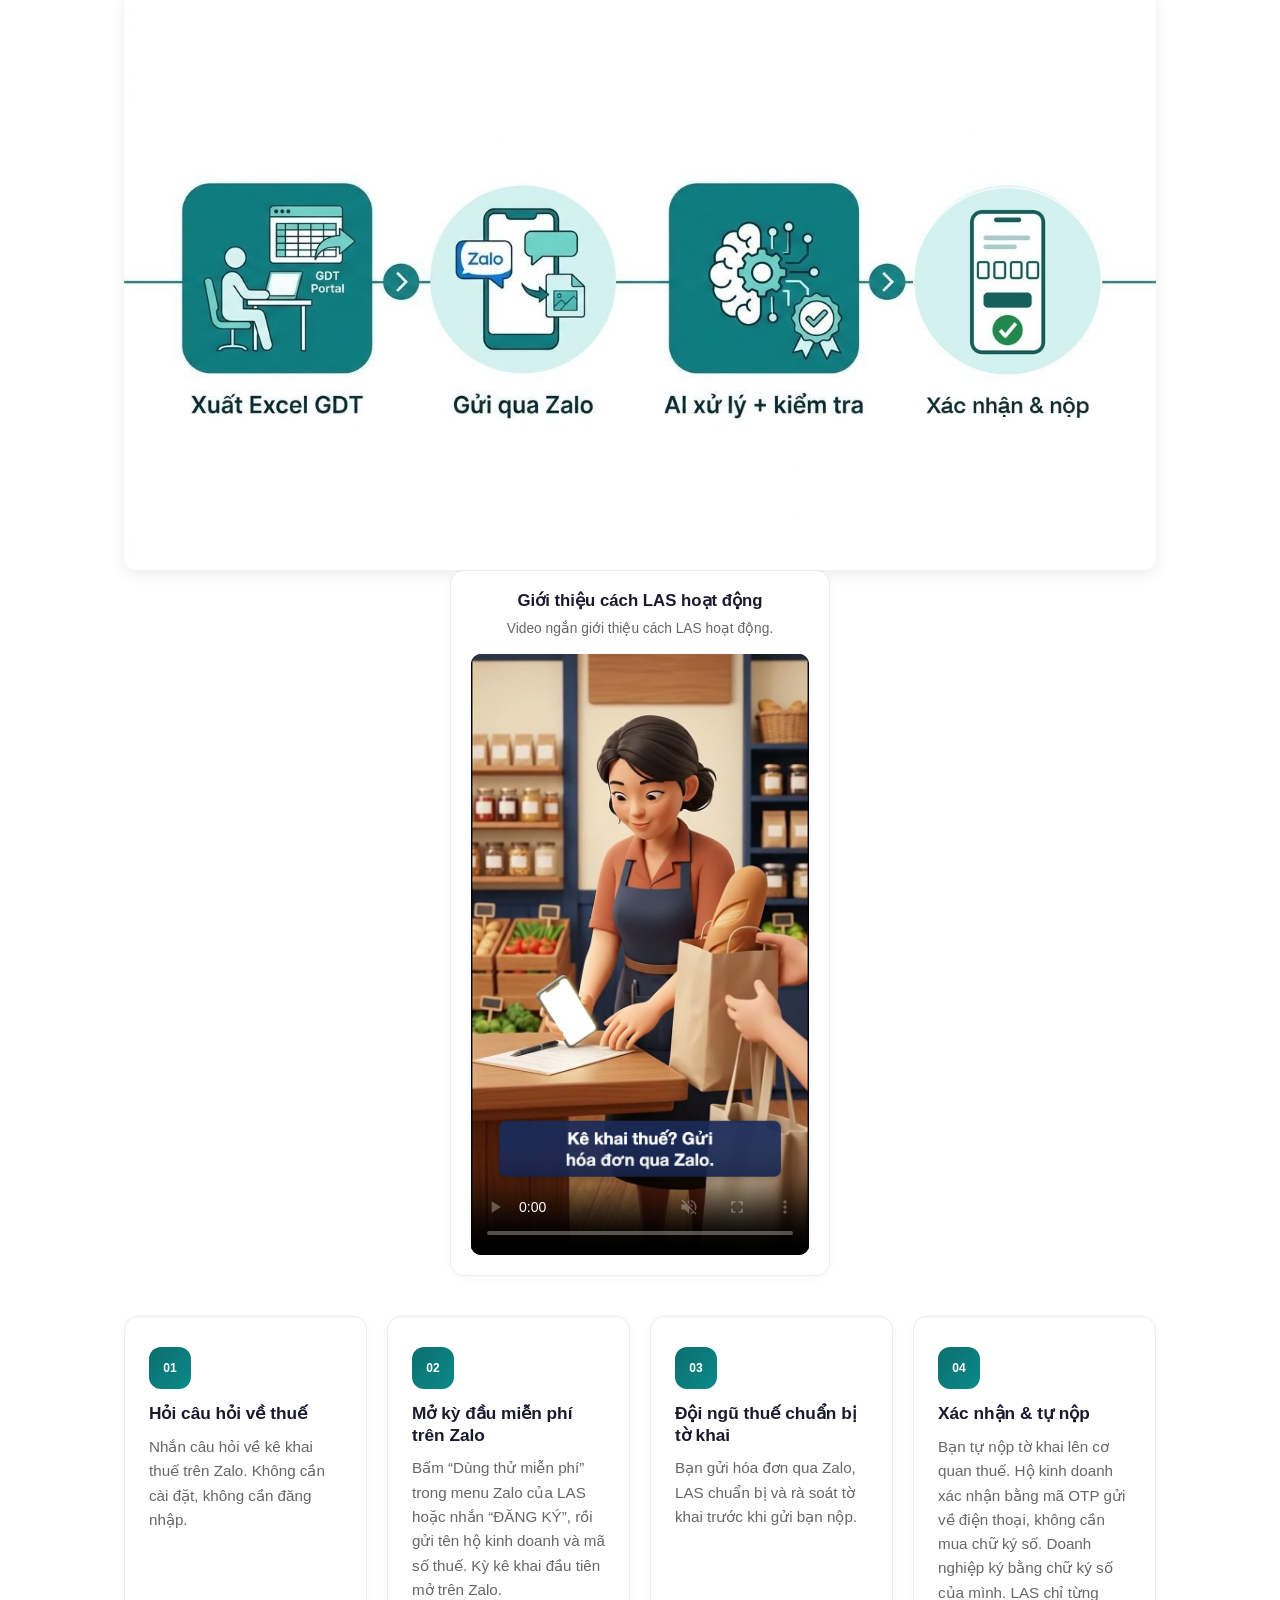
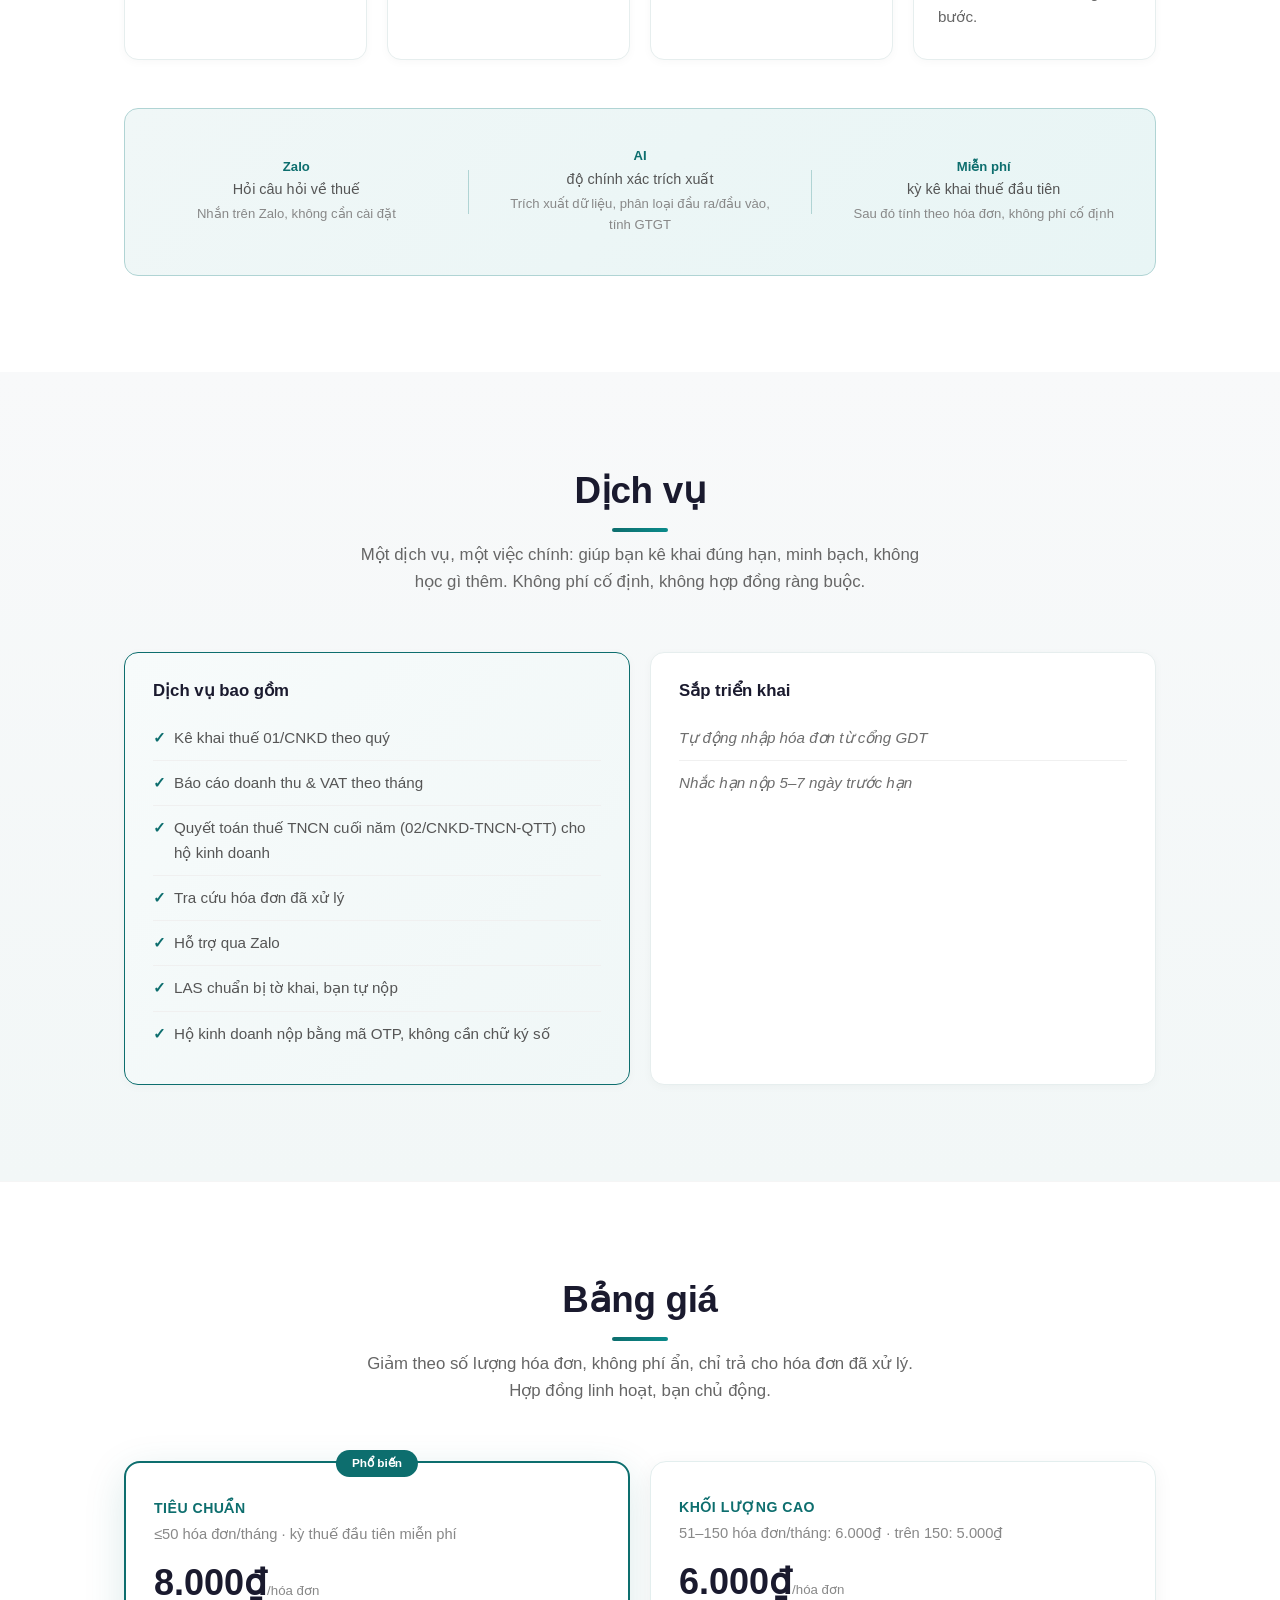
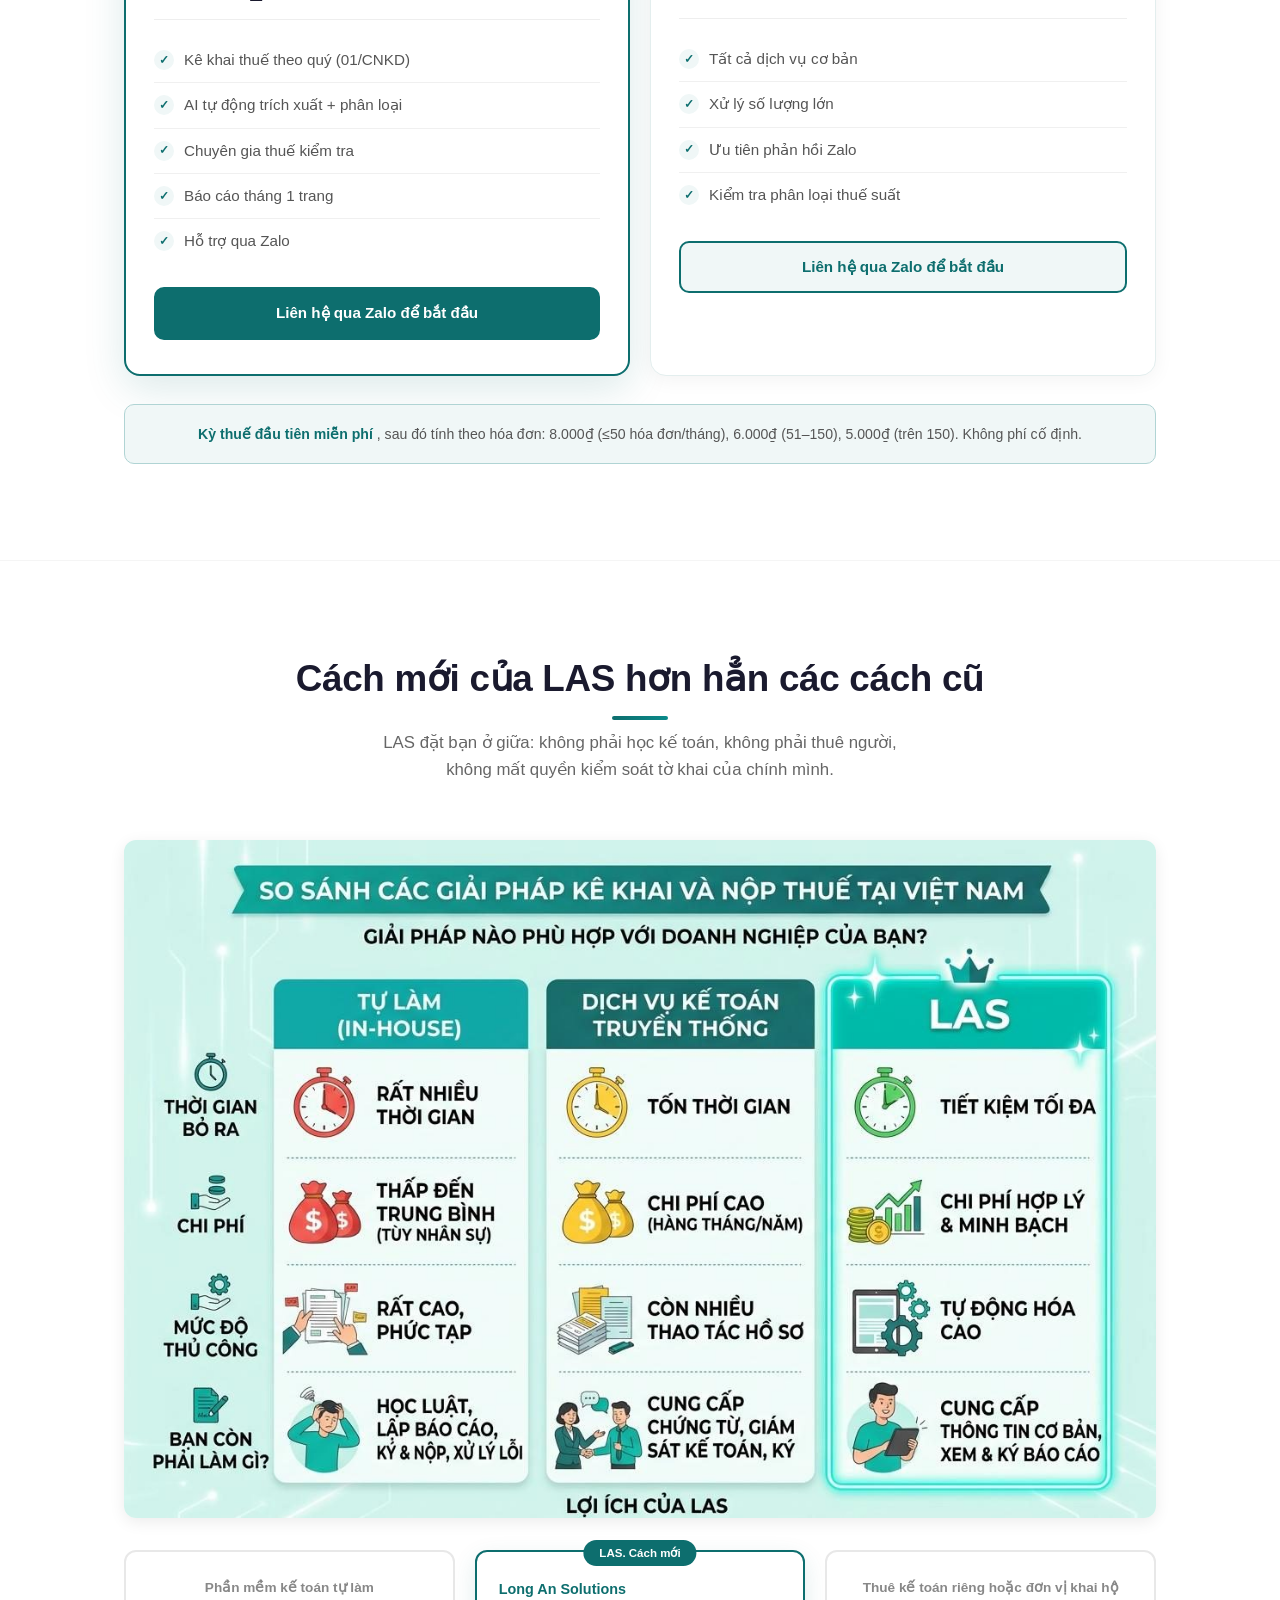
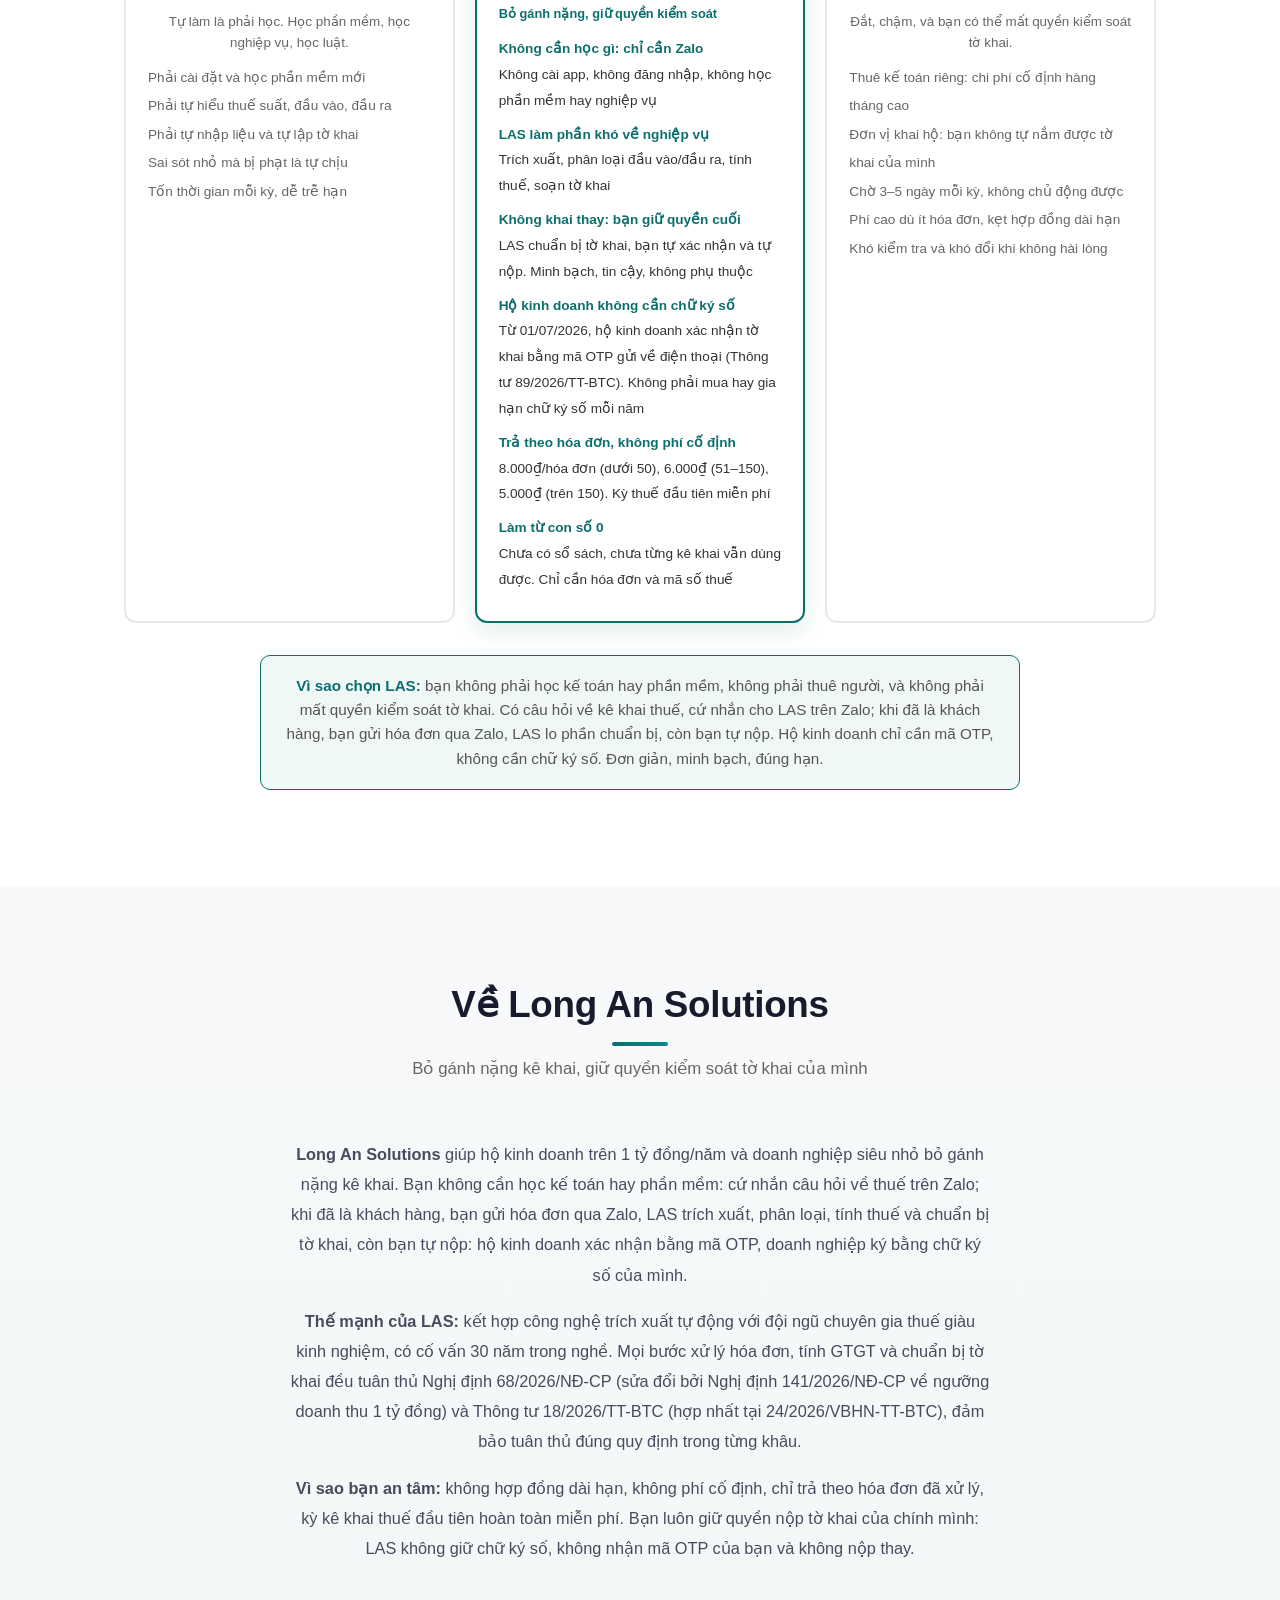
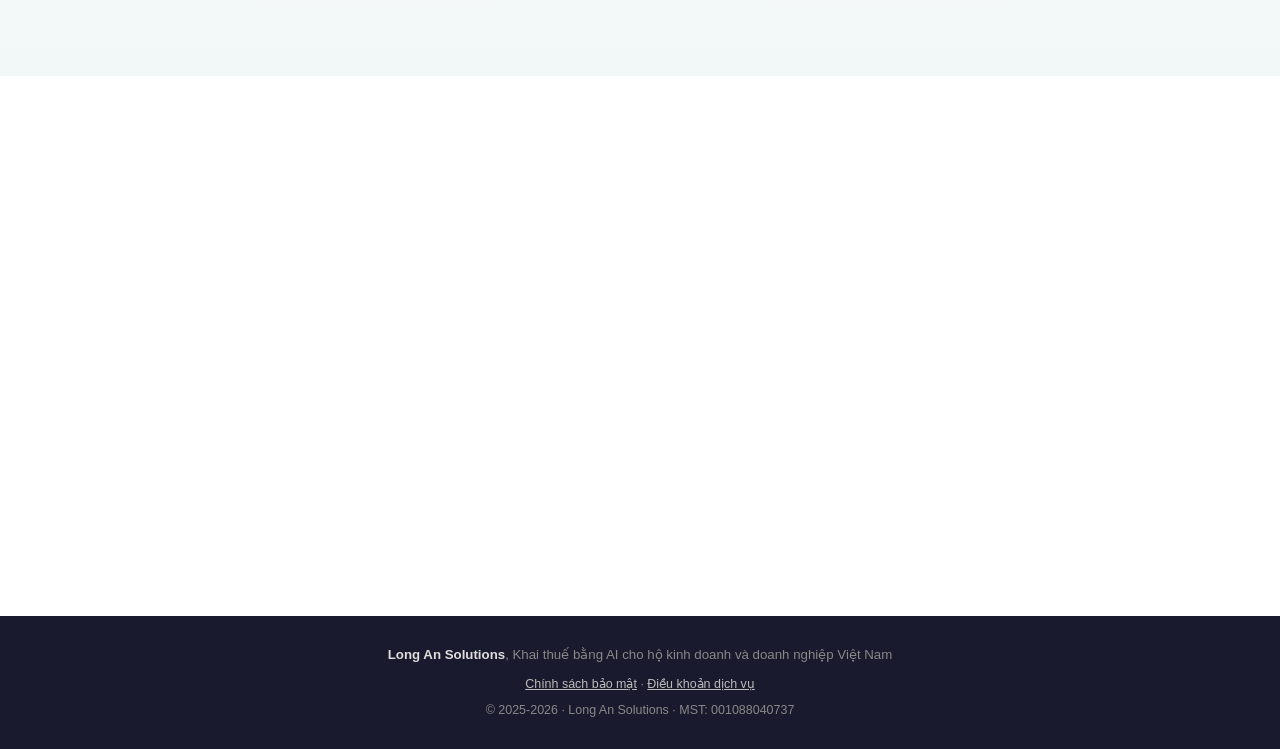
==== commit eda11c7a: "Homepage video v12 (filing with an OTP on the phone) and the how-it-works illustration's last step: " ====
--- a/index.html
+++ b/index.html
@@ -336,14 +336,14 @@
         <p data-key="hw_sub">4 bước: từ câu hỏi trên Zalo đến lúc bạn tự nộp tờ khai</p>
       </div>
       <div class="text-center mb-8 fade-in">
-        <img src="process-flow-illustration.jpg" alt="Quy trình từ xuất Excel GDT đến ký nộp tờ khai" loading="lazy" style="max-width:100%;height:auto;border-radius:12px;box-shadow:0 4px 16px rgba(0,0,0,.08);display:block;margin:0 auto">
+        <img src="process-flow-illustration.jpg" alt="Quy trình từ xuất Excel GDT đến xác nhận và nộp tờ khai" loading="lazy" style="max-width:100%;height:auto;border-radius:12px;box-shadow:0 4px 16px rgba(0,0,0,.08);display:block;margin:0 auto">
       </div>
       <div class="intro-video fade-in">
         <h3 id="hw_video_h" data-key="hw_video_h">Giới thiệu cách LAS hoạt động</h3>
         <p id="hw_video_p" data-key="hw_video_p">Video ngắn giới thiệu cách LAS hoạt động.</p>
-        <video controls muted playsinline preload="metadata" poster="assets/video/las-demo-v11-poster.jpg" aria-labelledby="hw_video_h" aria-describedby="hw_video_p">
-          <source src="assets/video/las-demo-v11-mobile.mp4" type="video/mp4" media="(max-width: 767px)">
-          <source src="assets/video/las-demo-v11.mp4" type="video/mp4">
+        <video controls muted playsinline preload="metadata" poster="assets/video/las-demo-v12-poster.jpg" aria-labelledby="hw_video_h" aria-describedby="hw_video_p">
+          <source src="assets/video/las-demo-v12-mobile.mp4" type="video/mp4" media="(max-width: 767px)">
+          <source src="assets/video/las-demo-v12.mp4" type="video/mp4">
           <span data-key="hw_video_fb">Trình duyệt của bạn không hỗ trợ video.</span>
         </video>
       </div>
